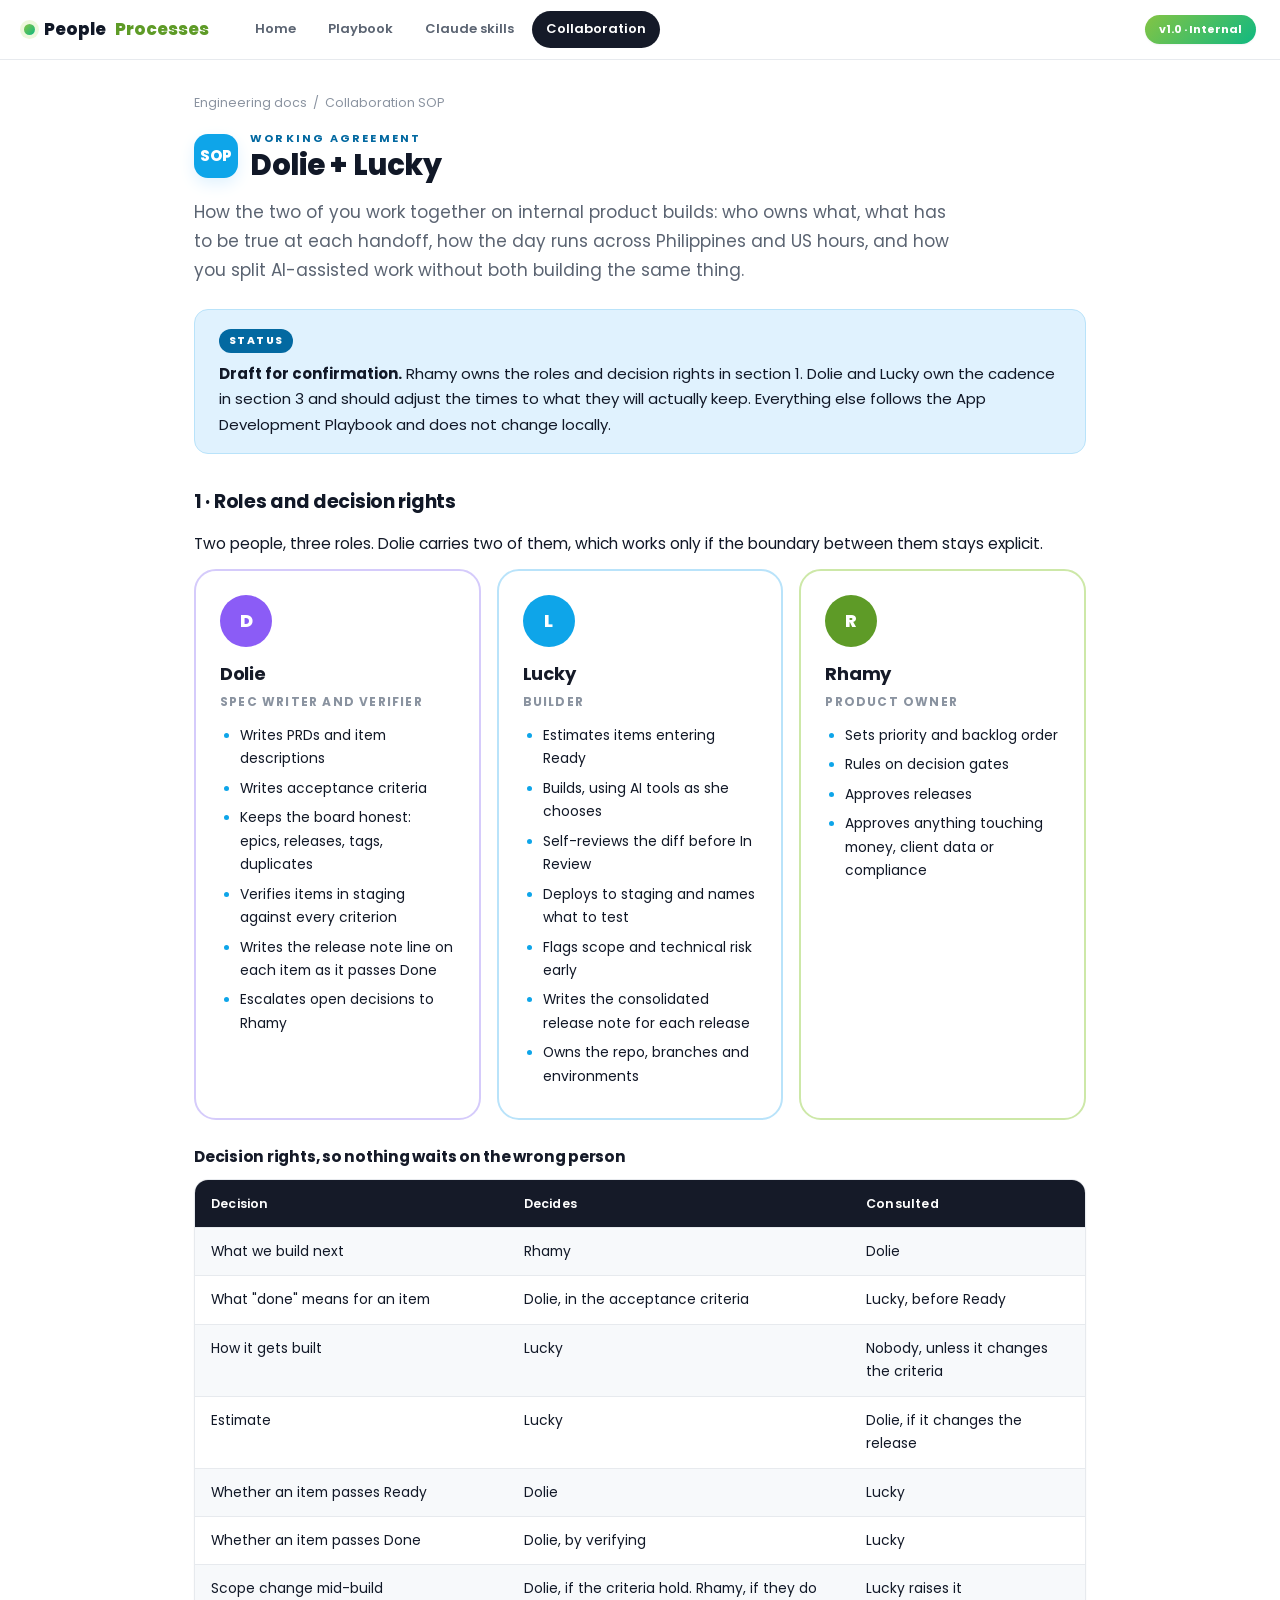
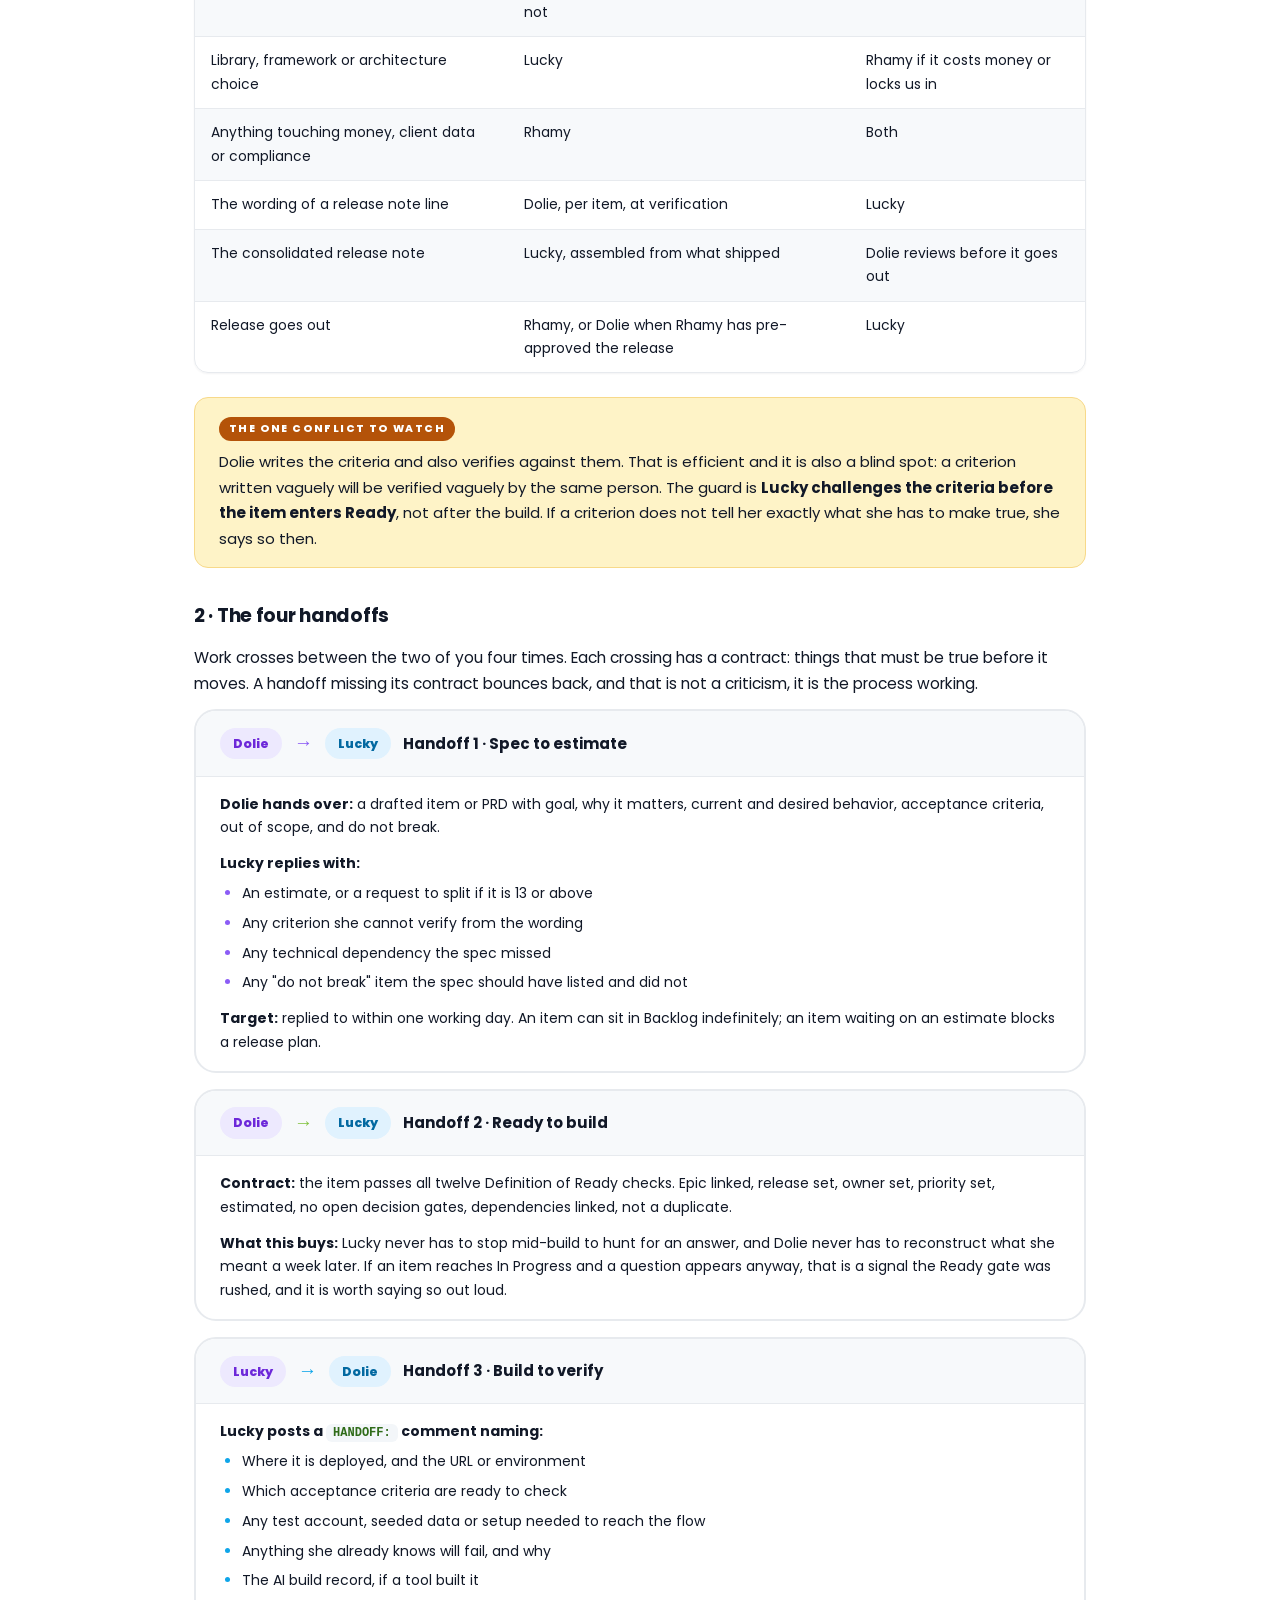
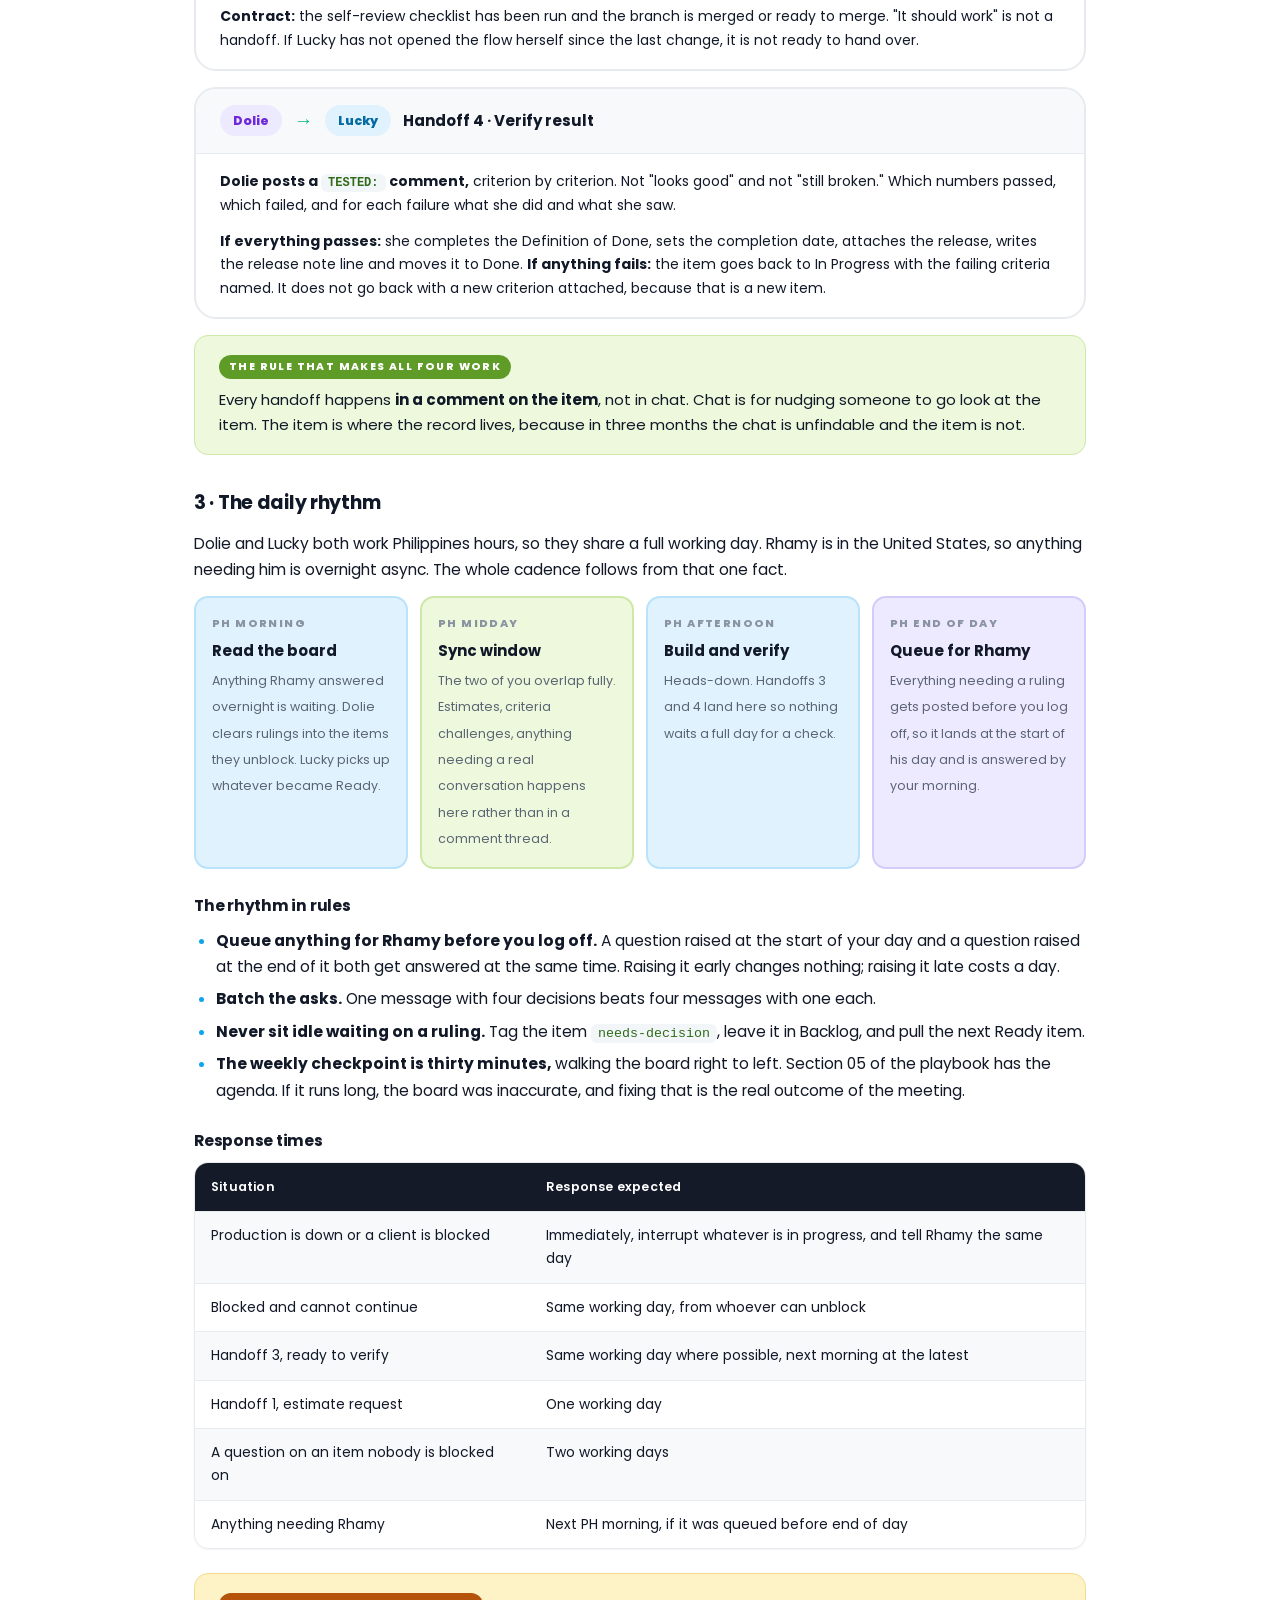
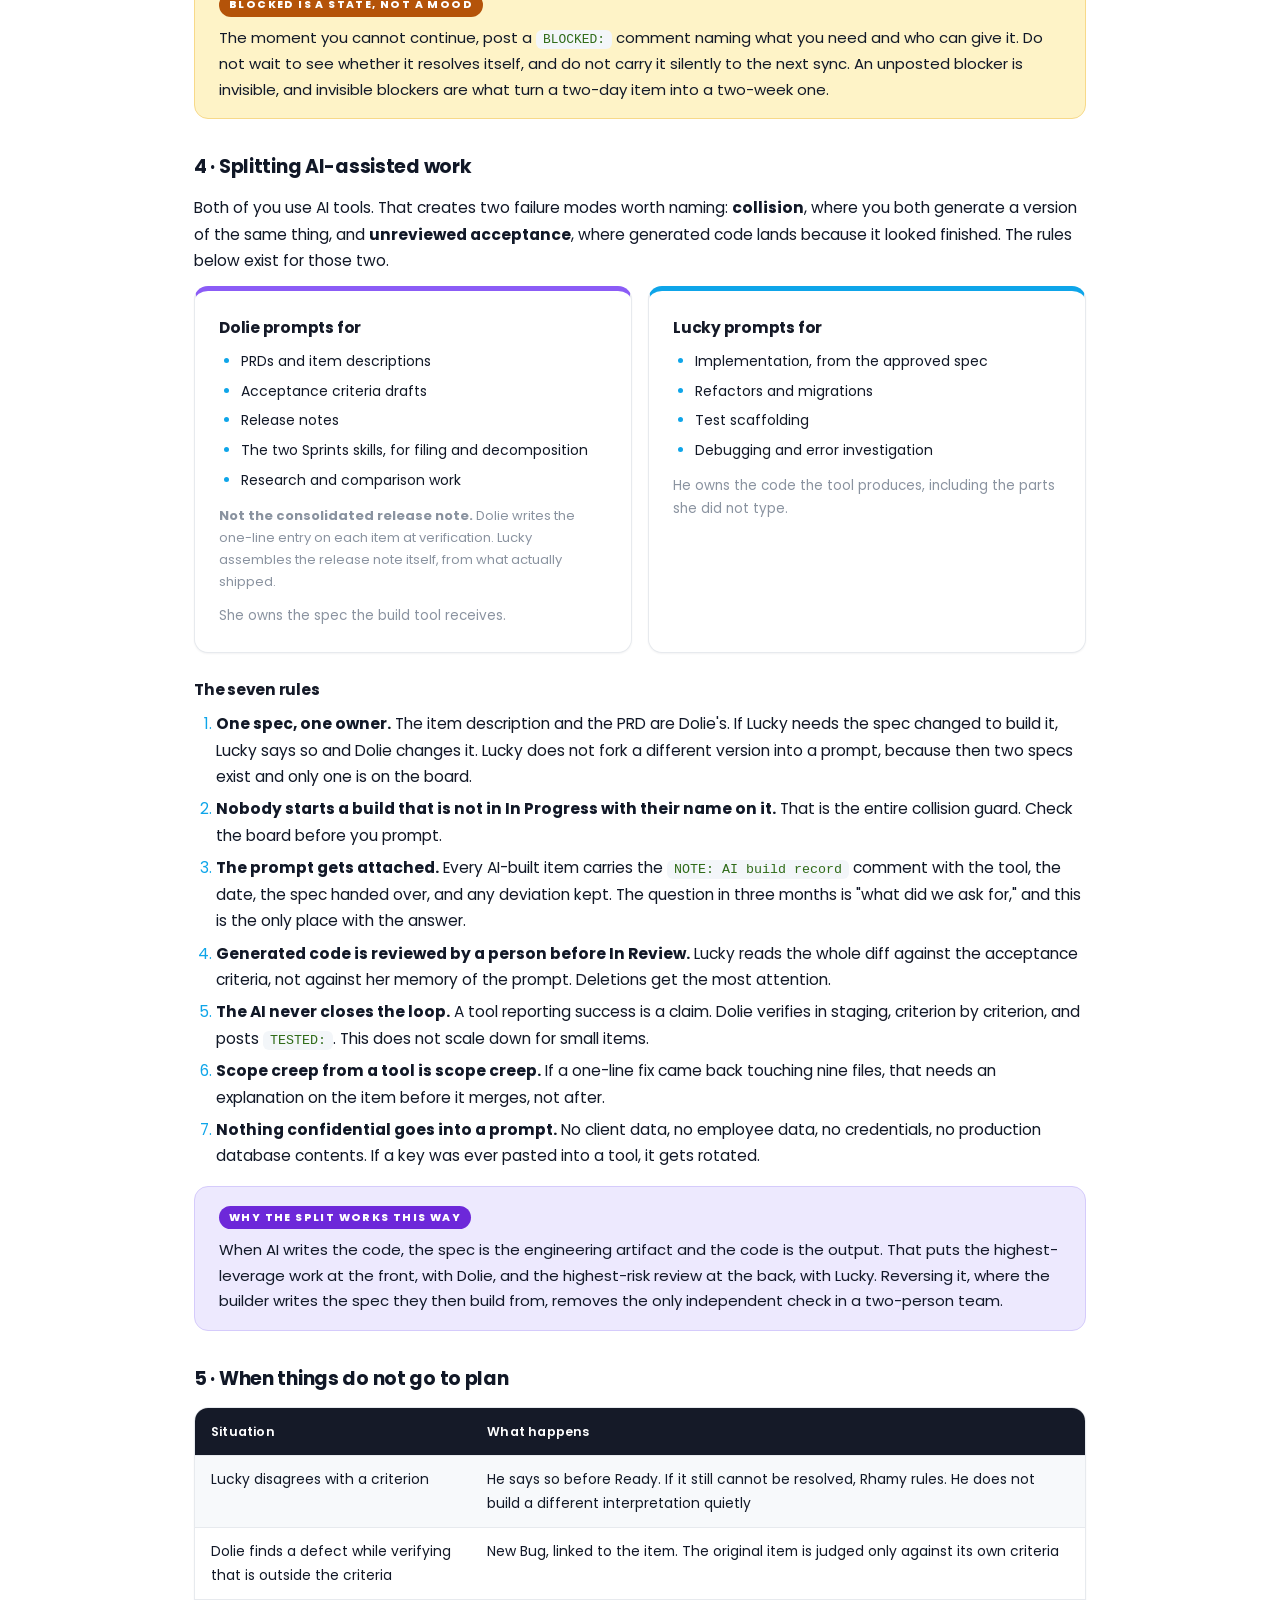
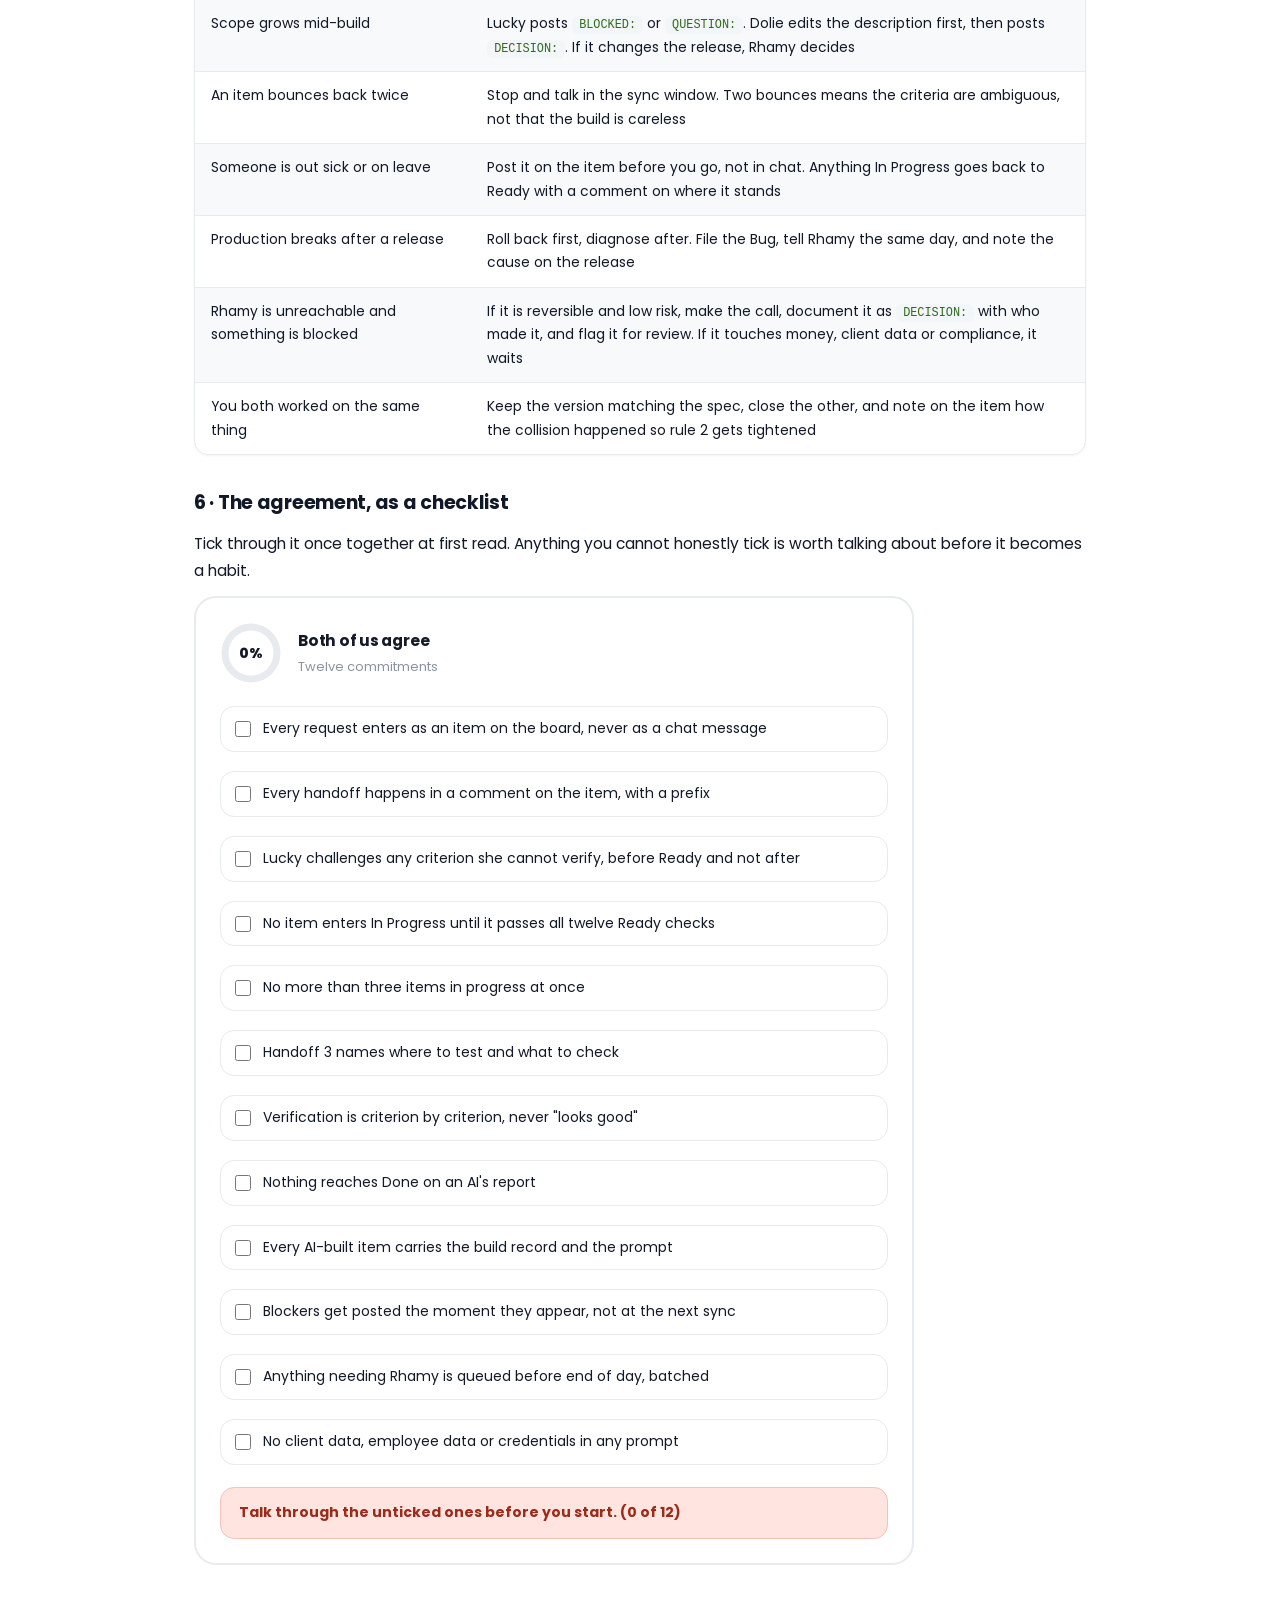
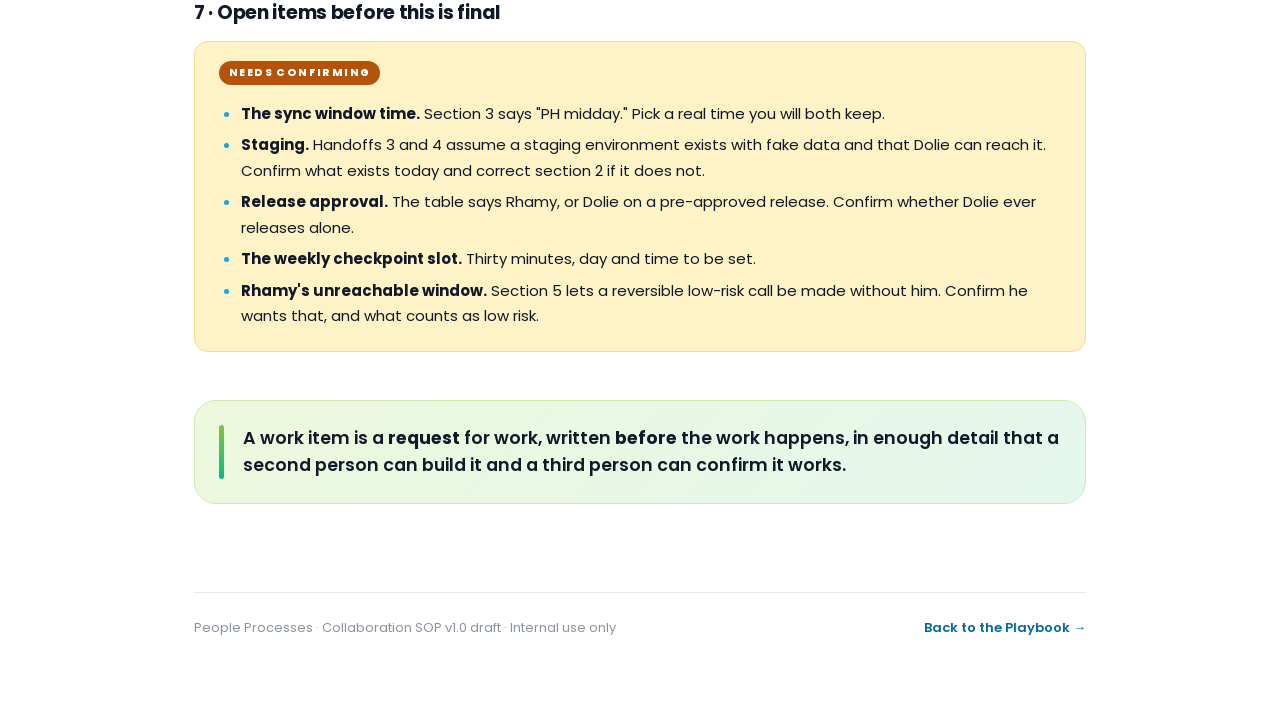
==== collaboration.html @ ac39d143 "Add files via upload" ====
<!DOCTYPE html>
<html lang="en">
<head>
<meta charset="utf-8">
<meta name="viewport" content="width=device-width, initial-scale=1">
<title>Collaboration SOP · People Processes</title>
<meta name="description" content="The working agreement between the spec writer and the developer: roles, handoffs, async cadence, escalation and AI-pairing rules.">
<link rel="preconnect" href="https://fonts.googleapis.com">
<link rel="preconnect" href="https://fonts.gstatic.com" crossorigin>
<link href="https://fonts.googleapis.com/css2?family=Poppins:wght@400;500;600;700;800&display=swap" rel="stylesheet">
<style>
/* ═══════════════ TOKENS ═══════════════ */
:root{
  /* brand + fun palette */
  --lime:#84C444;   --lime-d:#5E9B27;  --lime-l:#EDF8DC;
  --mint:#10B981;   --mint-l:#DCFCE7;
  --cyan:#0EA5E9;   --cyan-l:#E0F2FE;
  --violet:#8B5CF6; --violet-l:#EDE9FE;
  --pink:#EC4899;   --pink-l:#FCE7F3;
  --coral:#F5533D;  --coral-l:#FFE4E0;
  --amber:#F59E0B;  --amber-l:#FEF3C7;
  --navy:#151A28;   --ink:#111827;  --gray:#5B6472;  --muted:#8A93A0;
  --line:#E7EAEE;   --paper:#FFFFFF; --wash:#F7F9FB; --code:#F3F6F9;

  --acc:var(--lime); --acc-l:var(--lime-l); --acc-d:var(--lime-d);

  /* spacing scale — every gap in the doc comes from here */
  --s1:4px; --s2:8px; --s3:12px; --s4:16px; --s5:24px;
  --s6:32px; --s7:48px; --s8:64px; --s9:88px;

  --r1:8px; --r2:14px; --r3:22px; --r4:999px;
  --sh1:0 1px 2px rgba(21,26,40,.05);
  --sh2:0 4px 14px rgba(21,26,40,.07);
  --sh3:0 14px 40px rgba(21,26,40,.12);
  --font:'Poppins',Arial,'Helvetica Neue',Helvetica,sans-serif;
  --mono:'SF Mono',ui-monospace,Consolas,Menlo,monospace;
  --top:60px;
}
*{box-sizing:border-box}
html{scroll-behavior:smooth}
body{margin:0;font-family:var(--font);color:var(--ink);background:var(--paper);
  -webkit-font-smoothing:antialiased;font-size:15.5px;line-height:1.7}
h1,h2,h3,h4{letter-spacing:-.015em;margin:0}
p{margin:0 0 var(--s3)}
a{color:var(--acc-d)}
code{font-family:var(--mono);font-size:.86em;background:var(--code);color:#2F6B18;
  padding:2px 7px;border-radius:6px;white-space:nowrap}

/* ═══════════════ CHROME ═══════════════ */
#bar{position:fixed;top:0;left:0;height:4px;width:0;z-index:100;
  background:linear-gradient(90deg,var(--lime),var(--cyan),var(--violet),var(--pink));
  transition:width .12s linear}
.topbar{position:sticky;top:0;z-index:60;height:var(--top);
  background:rgba(255,255,255,.93);backdrop-filter:blur(12px);
  border-bottom:1px solid var(--line);
  display:flex;align-items:center;gap:var(--s4);padding:0 var(--s5)}
.brand{font-weight:800;font-size:17px;white-space:nowrap;display:flex;align-items:center;gap:9px}
.brand .dot{width:11px;height:11px;border-radius:50%;
  background:linear-gradient(135deg,var(--lime),var(--mint));box-shadow:0 0 0 4px var(--lime-l)}
.brand span{color:var(--lime-d)}
.doctitle{font-size:13px;color:var(--muted);white-space:nowrap;overflow:hidden;text-overflow:ellipsis}
.chip-v{margin-left:auto;font-size:11px;font-weight:700;color:#fff;
  background:linear-gradient(135deg,var(--lime),var(--mint));
  padding:5px 14px;border-radius:var(--r4);white-space:nowrap;box-shadow:var(--sh1)}
#menubtn{display:none;background:#fff;border:1px solid var(--line);border-radius:var(--r1);
  padding:7px 12px;font-family:var(--font);font-size:13px;font-weight:600;cursor:pointer}

/* ═══════════════ LAYOUT ═══════════════ */
.shell{display:grid;grid-template-columns:286px minmax(0,1fr);max-width:1460px;margin:0 auto}
.side{position:sticky;top:var(--top);align-self:start;height:calc(100vh - var(--top));
  overflow-y:auto;border-right:1px solid var(--line);padding:var(--s5) var(--s4) var(--s9);
  background:var(--wash)}
.progwrap{display:flex;align-items:center;gap:var(--s3);padding:var(--s3);margin-bottom:var(--s4);
  background:#fff;border:1px solid var(--line);border-radius:var(--r2);box-shadow:var(--sh1)}
.progwrap .lbl{font-size:11.5px;color:var(--muted);line-height:1.35}
.progwrap .lbl b{display:block;font-size:13px;color:var(--ink)}
.searchbox{width:100%;font-family:var(--font);font-size:13.5px;padding:11px 14px;
  border:1.5px solid var(--line);border-radius:var(--r2);margin-bottom:var(--s4);
  outline:none;background:#fff;transition:.15s}
.searchbox:focus{border-color:var(--lime);box-shadow:0 0 0 4px var(--lime-l)}
.navlink{display:flex;gap:10px;align-items:center;text-decoration:none;color:var(--gray);
  font-size:13.5px;padding:8px 11px;border-radius:var(--r1);margin-bottom:2px;transition:.14s}
.navlink .n{flex:none;width:26px;height:22px;display:grid;place-items:center;border-radius:6px;
  font-size:11px;font-weight:700;background:#fff;border:1px solid var(--line);color:var(--muted)}
.navlink:hover{background:#fff;color:var(--ink)}
.navlink.seen .n{background:var(--lime-l);border-color:#CDE8A8;color:var(--lime-d)}
.navlink.active{background:#fff;color:var(--ink);font-weight:600;box-shadow:var(--sh1)}
.navlink.active .n{background:var(--lime);border-color:var(--lime);color:#fff}
.main{padding:var(--s6) var(--s7) var(--s9);min-width:0}

/* ═══════════════ SECTIONS ═══════════════ */
section{scroll-margin-top:calc(var(--top) + 12px);padding-block:var(--s7) 0}
.sechead{display:flex;align-items:center;gap:var(--s3);margin-bottom:var(--s4)}
.secnum{flex:none;width:44px;height:44px;border-radius:var(--r2);display:grid;place-items:center;
  font-weight:800;font-size:15px;color:#fff;background:var(--acc);box-shadow:0 6px 16px var(--acc-l)}
.sectag{font-size:11px;font-weight:700;letter-spacing:2.2px;text-transform:uppercase;color:var(--acc-d)}
.sechead h2{font-size:29px;font-weight:800;line-height:1.15;margin-top:1px}
.lead{font-size:17px;color:var(--gray);margin-bottom:var(--s5);max-width:70ch}
h3{font-size:19px;font-weight:700;margin:var(--s6) 0 var(--s3)}
h4{font-size:15.5px;font-weight:700;margin:var(--s5) 0 var(--s2);color:var(--navy)}
ul,ol{margin:0 0 var(--s4);padding-left:22px}
li{margin:6px 0}
li::marker{color:var(--acc)}
hr{border:none;border-top:1px solid var(--line);margin:var(--s7) 0 0}

/* ═══════════════ HERO ═══════════════ */
.hero{border-radius:var(--r3);overflow:hidden;box-shadow:var(--sh3);margin-bottom:var(--s6)}
.hero-top{position:relative;padding:var(--s7) var(--s6) var(--s6);color:#fff;overflow:hidden;
  background:linear-gradient(135deg,#151A28 0%,#1C3A2A 45%,#2F6B18 100%)}
.blob{position:absolute;border-radius:50%;filter:blur(46px);opacity:.5}
.b1{width:280px;height:280px;background:var(--lime);top:-110px;right:-40px;animation:float 13s ease-in-out infinite}
.b2{width:220px;height:220px;background:var(--cyan);bottom:-120px;right:180px;animation:float 17s ease-in-out infinite reverse}
.b3{width:170px;height:170px;background:var(--violet);top:20px;right:280px;opacity:.35;animation:float 21s ease-in-out infinite}
@keyframes float{0%,100%{transform:translate(0,0)}50%{transform:translate(-26px,22px)}}
.hero-top>.z{position:relative;z-index:2}
.kicker{display:inline-flex;align-items:center;gap:8px;font-size:11px;font-weight:700;
  letter-spacing:2.5px;text-transform:uppercase;color:#CBEF9E;
  background:rgba(255,255,255,.1);border:1px solid rgba(255,255,255,.18);
  padding:6px 14px;border-radius:var(--r4);margin-bottom:var(--s4)}
.hero-top h1{font-size:44px;font-weight:800;line-height:1.05}
.hero-top h1 em{font-style:normal;
  background:linear-gradient(135deg,#BEF264,#5EEAD4);-webkit-background-clip:text;
  background-clip:text;-webkit-text-fill-color:transparent}
.hero-top .sub{margin:var(--s4) 0 0;color:#C9DFC0;font-size:16px;max-width:60ch}
.hero-meta{display:grid;grid-template-columns:repeat(auto-fit,minmax(160px,1fr));background:#fff}
.hero-meta div{padding:var(--s4) var(--s5);border-right:1px solid var(--line)}
.hero-meta div:last-child{border-right:none}
.hero-meta b{display:block;font-size:10px;letter-spacing:1.4px;text-transform:uppercase;
  color:var(--lime-d);margin-bottom:3px}
.hero-meta span{font-size:13.5px;font-weight:500}

/* ═══════════════ BLOCKS ═══════════════ */
.creed{position:relative;margin:0 0 var(--s6);padding:var(--s5) var(--s5) var(--s5) var(--s7);
  border-radius:var(--r3);background:linear-gradient(135deg,var(--lime-l),#E4F7EE);
  border:1.5px solid #CFEBAB;font-size:17.5px;font-weight:600;line-height:1.55}
.creed:before{content:"";position:absolute;left:var(--s5);top:var(--s5);bottom:var(--s5);width:5px;
  border-radius:3px;background:linear-gradient(180deg,var(--lime),var(--mint))}

.card{border:1px solid var(--line);border-radius:var(--r2);padding:var(--s5);background:#fff;
  box-shadow:var(--sh1);transition:.18s}
.card:hover{box-shadow:var(--sh2);transform:translateY(-2px)}
.card>h4:first-child{margin-top:0}
.card>*:last-child{margin-bottom:0}

.callout{position:relative;border-radius:var(--r2);padding:var(--s4) var(--s5);margin:0 0 var(--s5);
  border:1.5px solid;font-size:15px}
.callout .tag{display:inline-block;font-size:10.5px;font-weight:800;letter-spacing:1.4px;
  text-transform:uppercase;margin-bottom:var(--s2);padding:3px 10px;border-radius:var(--r4);color:#fff}
.callout p:last-child{margin-bottom:0}
.c-tip{background:var(--lime-l);border-color:#CDE8A8}      .c-tip .tag{background:var(--lime-d)}
.c-warn{background:var(--amber-l);border-color:#F7D98A}    .c-warn .tag{background:#B45309}
.c-stop{background:var(--coral-l);border-color:#FBC0B6}    .c-stop .tag{background:var(--coral)}
.c-info{background:var(--cyan-l);border-color:#B9E3FA}     .c-info .tag{background:#0369A1}
.c-ai{background:var(--violet-l);border-color:#D5CBFB}     .c-ai .tag{background:#6D28D9}

.grid2{display:grid;grid-template-columns:repeat(auto-fit,minmax(300px,1fr));gap:var(--s4);margin-bottom:var(--s5)}
.grid3{display:grid;grid-template-columns:repeat(auto-fit,minmax(232px,1fr));gap:var(--s4);margin-bottom:var(--s5)}

.tablewrap{overflow-x:auto;margin:0 0 var(--s5);border:1px solid var(--line);
  border-radius:var(--r2);box-shadow:var(--sh1)}
table{border-collapse:collapse;width:100%;font-size:13.8px;min-width:540px}
th{background:var(--navy);color:#fff;text-align:left;font-weight:600;padding:13px 16px;font-size:12.5px;
  letter-spacing:.2px}
td{padding:12px 16px;border-top:1px solid var(--line);vertical-align:top}
tr:nth-child(even) td{background:var(--wash)}

.codewrap{position:relative;margin:0 0 var(--s5)}
pre{background:var(--navy);border-radius:var(--r2);padding:var(--s5) var(--s5) var(--s5) var(--s5);
  overflow-x:auto;margin:0;font-size:12.8px;line-height:1.68;box-shadow:var(--sh2)}
pre code{background:none;color:#DCE6D2;padding:0;font-size:12.8px;white-space:pre}
.copy{position:absolute;top:12px;right:12px;background:rgba(255,255,255,.1);color:#CBEF9E;
  border:1px solid rgba(255,255,255,.2);border-radius:var(--r4);padding:5px 15px;
  font-family:var(--font);font-size:11px;font-weight:700;cursor:pointer;transition:.16s}
.copy:hover{background:var(--lime);color:#12200A;border-color:var(--lime)}
.copy.done{background:var(--mint);color:#fff;border-color:var(--mint)}

/* ═══════════════ CSS DIAGRAMS (no overlap, they reflow) ═══════════════ */
figure{margin:var(--s5) 0 var(--s6);padding:var(--s5);border:1px solid var(--line);
  border-radius:var(--r3);background:
    radial-gradient(600px 220px at 15% -10%,var(--acc-l),transparent 65%),#fff;
  box-shadow:var(--sh1)}
.fig-title{font-size:11px;letter-spacing:2px;text-transform:uppercase;color:var(--acc-d);
  font-weight:800;margin:0 0 var(--s4);text-align:center}
figcaption{font-size:13px;color:var(--muted);margin-top:var(--s4);text-align:center;
  max-width:62ch;margin-left:auto;margin-right:auto}
figcaption b{color:var(--acc-d)}

/* chain of nodes with arrows between */
.chain{display:flex;flex-wrap:wrap;align-items:stretch;justify-content:center;gap:var(--s3)}
.chain .arrow{flex:none;align-self:center;color:var(--acc);font-size:22px;font-weight:700;
  line-height:1;padding:0 2px}
.node{flex:1 1 150px;min-width:150px;max-width:230px;border-radius:var(--r2);padding:var(--s4);
  background:#fff;border:2px solid var(--line);text-align:center;transition:.18s}
.node:hover{transform:translateY(-3px);box-shadow:var(--sh2)}
.node .num{width:30px;height:30px;margin:0 auto var(--s2);border-radius:50%;display:grid;
  place-items:center;font-weight:800;font-size:13px;color:#fff;background:var(--navy)}
.node b{display:block;font-size:14.5px;margin-bottom:3px}
.node small{display:block;font-size:12px;color:var(--muted);line-height:1.45}
.node.lime{border-color:#CDE8A8;background:var(--lime-l)}   .node.lime .num{background:var(--lime-d)}
.node.cyan{border-color:#B9E3FA;background:var(--cyan-l)}   .node.cyan .num{background:#0369A1}
.node.violet{border-color:#D5CBFB;background:var(--violet-l)}.node.violet .num{background:#6D28D9}
.node.pink{border-color:#F9C4DD;background:var(--pink-l)}   .node.pink .num{background:#BE185D}
.node.amber{border-color:#F7D98A;background:var(--amber-l)} .node.amber .num{background:#B45309}
.node.coral{border-color:#FBC0B6;background:var(--coral-l)} .node.coral .num{background:var(--coral)}
.node.dark{border-color:var(--navy);background:var(--navy);color:#fff}
.node.dark .num{background:var(--lime);color:var(--navy)}
.node.dark small{color:#AFC0A6}

/* gate markers above a chain */
.gaterow{display:flex;flex-wrap:wrap;justify-content:center;gap:var(--s4);margin-bottom:var(--s4)}
.gatechip{display:inline-flex;align-items:center;gap:8px;font-size:12px;font-weight:700;
  background:#fff;border:1.5px dashed var(--acc);color:var(--acc-d);
  padding:7px 16px;border-radius:var(--r4)}
.gatechip .d{width:8px;height:8px;border-radius:50%;background:var(--acc);animation:blip 2.2s ease-in-out infinite}
@keyframes blip{0%,100%{opacity:.3;transform:scale(.8)}50%{opacity:1;transform:scale(1.15)}}

/* stacked hierarchy */
.stack{display:grid;gap:var(--s3)}
.layer{border-radius:var(--r2);padding:var(--s4) var(--s5);border:2px solid var(--line);background:#fff;
  display:flex;flex-wrap:wrap;align-items:baseline;gap:var(--s2) var(--s4)}
.layer .k{font-size:10.5px;font-weight:800;letter-spacing:2px;text-transform:uppercase;
  padding:4px 11px;border-radius:var(--r4);color:#fff;flex:none}
.layer .q{font-weight:700;font-size:15px}
.layer .d{font-size:13px;color:var(--muted);flex:1 1 240px}
.layer.l1{background:var(--navy);border-color:var(--navy)} .layer.l1 .q{color:#fff}
.layer.l1 .k{background:var(--lime);color:var(--navy)} .layer.l1 .d{color:#AFC0A6}
.layer.l2 .k{background:var(--lime-d)} .layer.l2{background:var(--lime-l);border-color:#CDE8A8}
.layer.l3 .k{background:#0369A1} .layer.l3{background:var(--cyan-l);border-color:#B9E3FA}
.layer.l4 .k{background:#6D28D9} .layer.l4{background:var(--violet-l);border-color:#D5CBFB}
.down{text-align:center;color:var(--muted);font-size:19px;line-height:1;margin:-4px 0}

/* kanban strip */
.kb{display:grid;grid-template-columns:repeat(6,minmax(108px,1fr));gap:var(--s2);
  min-width:680px}
.kbscroll{overflow-x:auto;padding-bottom:var(--s2)}
.kcol{border-radius:var(--r2);border:1.5px solid var(--line);background:var(--wash);
  padding:var(--s3) var(--s2);min-height:132px}
.kcol h5{margin:0 0 var(--s2);font-size:11.5px;font-weight:700;text-align:center;color:var(--gray)}
.kcol.hot{background:var(--lime-l);border-color:#CDE8A8}
.kcol.hot h5{color:var(--lime-d)}
.kcol.end{background:var(--navy);border-color:var(--navy)}
.kcol.end h5{color:#CBEF9E}
.mini{height:22px;border-radius:6px;background:#fff;border:1px solid var(--line);margin-bottom:6px;
  display:flex;align-items:center;gap:5px;padding:0 7px}
.mini i{width:5px;height:12px;border-radius:3px;background:var(--muted);display:block}
.mini span{font-size:9.5px;color:var(--muted);font-style:normal}
.mini.live{border-color:var(--lime);box-shadow:0 0 0 3px var(--lime-l);animation:hop 8s ease-in-out infinite}
.mini.live i{background:var(--lime)}
.mini.live span{color:var(--ink);font-weight:700}
@keyframes hop{0%,10%{opacity:1}12%,14%{opacity:.15}16%,96%{opacity:1}100%{opacity:1}}
.kcap{font-size:10.5px;text-align:center;color:var(--muted);margin-top:4px}

/* decision tree */
.tree{display:grid;gap:var(--s3);justify-items:center}
.tq{max-width:520px;width:100%;text-align:center;font-weight:700;font-size:15px;
  background:var(--navy);color:#fff;padding:var(--s4) var(--s5);border-radius:var(--r2)}
.branch{display:flex;flex-wrap:wrap;gap:var(--s4);justify-content:center;width:100%}
.limb{display:flex;flex-direction:column;align-items:center;gap:var(--s2);flex:1 1 210px;max-width:300px}
.yn{font-size:11px;font-weight:800;letter-spacing:1.4px;padding:3px 12px;border-radius:var(--r4)}
.yn.y{background:var(--mint-l);color:#047857} .yn.n{background:var(--code);color:var(--gray)}
.leaf{width:100%;text-align:center;padding:var(--s4);border-radius:var(--r2);border:2px solid;
  font-weight:800;font-size:17px;letter-spacing:.4px}
.leaf.bug{background:var(--coral-l);border-color:#FBC0B6;color:var(--coral)}
.leaf.story{background:var(--lime-l);border-color:#CDE8A8;color:var(--lime-d)}
.leaf.task{background:var(--cyan-l);border-color:#B9E3FA;color:#0369A1}

/* item anatomy */
.anat{display:grid;grid-template-columns:minmax(0,1fr) 190px;gap:var(--s4);align-items:start}
.anat .paper{border:1px solid var(--line);border-radius:var(--r2);overflow:hidden;background:#fff;
  box-shadow:var(--sh2)}
.anat .paper .bar{height:6px;background:linear-gradient(90deg,var(--lime),var(--mint))}
.anat .paper .body{padding:var(--s5)}
.arow{padding:var(--s3) 0;border-bottom:1px dashed var(--line)}
.arow:last-child{border-bottom:none}
.arow .lab{font-size:10px;font-weight:800;letter-spacing:1.5px;color:var(--lime-d);margin-bottom:2px}
.arow .val{font-size:13px;color:var(--gray)}
.chips{display:flex;flex-wrap:wrap;gap:7px;margin-top:var(--s3)}
.chips span{font-size:11px;font-weight:700;padding:5px 12px;border-radius:var(--r4);
  background:var(--lime-l);color:var(--lime-d);border:1px solid #CDE8A8}
.anot{display:grid;gap:var(--s3)}
.anot div{font-size:12.5px;color:var(--gray);padding:var(--s3);border-radius:var(--r1);
  background:var(--wash);border-left:3px solid var(--acc)}
.anot b{display:block;color:var(--ink);font-size:12.5px}

/* fibonacci scale */
.scale{display:flex;flex-wrap:wrap;gap:var(--s2);justify-content:center;align-items:flex-end}
.sc{flex:1 1 96px;max-width:140px;border-radius:var(--r2);padding:var(--s3);text-align:center;
  border:2px solid #CDE8A8;background:var(--lime-l)}
.sc .p{font-size:24px;font-weight:800;color:var(--lime-d);line-height:1}
.sc small{display:block;font-size:11px;color:var(--gray);margin-top:5px;line-height:1.35}
.sc.hi{background:var(--amber-l);border-color:#F7D98A}   .sc.hi .p{color:#B45309}
.sc.no{background:var(--coral-l);border-color:#FBC0B6}   .sc.no .p{color:var(--coral)}
.confbar{margin-top:var(--s4);height:9px;border-radius:5px;overflow:hidden;background:var(--code);
  display:flex}
.confbar i{display:block;height:100%}
.conflab{display:flex;justify-content:space-between;font-size:11.5px;color:var(--muted);margin-top:6px}

/* pipeline */
.pipe{display:flex;flex-wrap:wrap;gap:var(--s3);align-items:stretch;justify-content:center}
.pipe .arrow{align-self:center;font-size:22px;color:var(--acc);font-weight:700}
.env{flex:1 1 190px;max-width:250px;border-radius:var(--r2);padding:var(--s4);border:2px solid var(--line);
  background:#fff}
.env .k{font-size:10.5px;font-weight:800;letter-spacing:2px;color:var(--muted);margin-bottom:6px}
.env b{display:block;font-size:16px;margin-bottom:4px}
.env small{font-size:12px;color:var(--gray);line-height:1.45}
.env.mid{background:var(--lime-l);border-color:#CDE8A8} .env.mid .k{color:var(--lime-d)}
.env.live{background:var(--navy);border-color:var(--navy);color:#fff}
.env.live .k{color:var(--lime)} .env.live small{color:#AFC0A6}

/* spec-vs-code */
.vs{display:grid;gap:var(--s4)}
.vsrow{display:flex;flex-wrap:wrap;gap:var(--s3);align-items:center;padding:var(--s4);
  border-radius:var(--r2);border:1.5px solid var(--line);background:#fff}
.vsrow .who{flex:none;font-size:10.5px;font-weight:800;letter-spacing:1.6px;color:var(--muted);
  width:100%;margin-bottom:2px}
.vsrow .box{flex:1 1 160px;padding:var(--s3) var(--s4);border-radius:var(--r1);text-align:center;
  font-size:13.5px;font-weight:600;border:1.5px solid var(--line);background:var(--wash)}
.vsrow .box.hero{background:var(--navy);color:#fff;border-color:var(--navy)}
.vsrow .box.hero em{display:block;font-style:normal;font-size:11px;color:var(--lime);font-weight:700;margin-top:3px}
.vsrow .box.gate{background:var(--violet-l);border-color:#D5CBFB;color:#5B21B6}
.vsrow .arrow{flex:none;color:var(--violet);font-size:20px;font-weight:700}

/* ═══════════════ INTERACTIVE ═══════════════ */
.play{border-radius:var(--r3);padding:var(--s5);margin:var(--s5) 0 var(--s6);
  border:2px solid var(--acc);background:linear-gradient(135deg,#fff,var(--acc-l))}
.play .ptag{display:inline-flex;align-items:center;gap:7px;font-size:10.5px;font-weight:800;
  letter-spacing:1.6px;text-transform:uppercase;color:#fff;background:var(--acc);
  padding:4px 13px;border-radius:var(--r4);margin-bottom:var(--s3)}
.play h4{margin-top:0}

.btn{font-family:var(--font);font-size:13.5px;font-weight:700;padding:11px 26px;border-radius:var(--r4);
  border:2px solid var(--acc);background:#fff;color:var(--acc-d);cursor:pointer;transition:.16s}
.btn:hover{background:var(--acc);color:#fff;transform:translateY(-2px);box-shadow:var(--sh2)}
.btn:active{transform:translateY(0)}
.btn.ghost{border-color:var(--line);color:var(--gray)}
.btn.ghost:hover{background:var(--navy);border-color:var(--navy);color:#fff}
.btnrow{display:flex;flex-wrap:wrap;gap:var(--s2);margin-top:var(--s3)}
.qtext{font-weight:700;font-size:15.5px;margin-bottom:var(--s3)}
.result{display:none;margin-top:var(--s4);padding:var(--s4) var(--s5);border-radius:var(--r2);
  background:#fff;border-left:5px solid var(--acc);box-shadow:var(--sh1)}
.result.on{display:block;animation:rise .3s cubic-bezier(.2,.8,.3,1)}
@keyframes rise{from{opacity:0;transform:translateY(10px)}to{opacity:1;transform:none}}
.result .big{font-size:21px;font-weight:800;margin-bottom:4px}
.reset{background:none;border:none;color:var(--acc-d);font-family:var(--font);font-size:12.5px;
  font-weight:600;cursor:pointer;text-decoration:underline;padding:0;margin-top:var(--s3)}

/* option buttons (title fixer / quiz) */
.opts{display:grid;gap:var(--s2)}
.opt{text-align:left;font-family:var(--font);font-size:14px;padding:13px 17px;border-radius:var(--r2);
  border:2px solid var(--line);background:#fff;cursor:pointer;transition:.15s;line-height:1.45}
.opt:hover{border-color:var(--acc);background:var(--acc-l)}
.opt.right{border-color:var(--mint);background:var(--mint-l);font-weight:600}
.opt.wrong{border-color:var(--coral);background:var(--coral-l)}
.opt:disabled{cursor:default;transform:none}
.fb{margin-top:var(--s3);font-size:13.5px;padding:12px 16px;border-radius:var(--r1);display:none}
.fb.on{display:block;animation:rise .28s ease}
.fb.good{background:var(--mint-l);color:#065F46}
.fb.bad{background:var(--coral-l);color:#9A2C1B}

/* flip cards */
.flips{display:grid;grid-template-columns:repeat(auto-fit,minmax(230px,1fr));gap:var(--s4);
  margin-bottom:var(--s5)}
.flip{perspective:1100px;height:250px;cursor:pointer}
.flip .in{position:relative;width:100%;height:100%;transition:transform .55s cubic-bezier(.3,.8,.3,1);
  transform-style:preserve-3d}
.flip.on .in{transform:rotateY(180deg)}
.flip .f,.flip .b{position:absolute;inset:0;backface-visibility:hidden;border-radius:var(--r2);
  padding:var(--s5);border:2px solid;display:flex;flex-direction:column;justify-content:center}
.flip .b{transform:rotateY(180deg);background:#fff;font-size:13.5px;line-height:1.55}
.flip .f b{font-size:22px;font-weight:800;display:block;margin-bottom:var(--s2)}
.flip .f small{font-size:13.5px;line-height:1.5}
.flip .hint{position:absolute;bottom:12px;left:0;right:0;text-align:center;font-size:10.5px;
  font-weight:700;letter-spacing:1.2px;opacity:.6}
.fl-story .f{background:var(--lime-l);border-color:#CDE8A8;color:var(--lime-d)} .fl-story .b{border-color:#CDE8A8}
.fl-task .f{background:var(--cyan-l);border-color:#B9E3FA;color:#0369A1}       .fl-task .b{border-color:#B9E3FA}
.fl-bug .f{background:var(--coral-l);border-color:#FBC0B6;color:var(--coral)}  .fl-bug .b{border-color:#FBC0B6}

/* checklists + rings */
.checkblock{border:2px solid var(--line);border-radius:var(--r3);padding:var(--s5);background:#fff;
  transition:.25s}
.checkblock.complete{border-color:var(--mint);box-shadow:0 0 0 5px var(--mint-l)}
.checkhead{display:flex;align-items:center;gap:var(--s4);margin-bottom:var(--s4)}
.ring{flex:none}
.ring circle{transition:stroke-dashoffset .45s cubic-bezier(.3,.9,.3,1)}
.ring text{font:800 14px var(--font);fill:var(--navy)}
ul.checklist{list-style:none;padding-left:0;margin:0;display:grid;gap:7px}
ul.checklist label{display:flex;gap:12px;align-items:flex-start;cursor:pointer;padding:10px 14px;
  border:1.5px solid var(--line);border-radius:var(--r2);background:#fff;transition:.14s;font-size:14px}
ul.checklist label:hover{border-color:var(--lime);background:var(--lime-l)}
ul.checklist input{margin:4px 0 0;accent-color:var(--lime);width:16px;height:16px;flex:none}
ul.checklist input:checked+span{color:var(--muted);text-decoration:line-through}
.gate{margin-top:var(--s4);padding:13px 18px;border-radius:var(--r2);font-size:14px;font-weight:700;
  background:var(--coral-l);color:#9A2C1B;border:1.5px solid #FBC0B6}
.gate.pass{background:var(--mint-l);color:#065F46;border-color:#A7E9C9}

/* item builder */
.builder{display:grid;gap:var(--s3)}
.builder label{font-size:12px;font-weight:700;letter-spacing:.5px;color:var(--gray)}
.builder input,.builder textarea{width:100%;font-family:var(--font);font-size:14px;padding:11px 14px;
  border:1.5px solid var(--line);border-radius:var(--r2);outline:none;background:#fff;resize:vertical}
.builder input:focus,.builder textarea:focus{border-color:var(--acc);box-shadow:0 0 0 4px var(--acc-l)}
.builder .row{display:grid;gap:var(--s3);grid-template-columns:repeat(auto-fit,minmax(200px,1fr))}

/* glossary */
dl.gloss{margin:0;display:grid;gap:var(--s3)}
dl.gloss>div{border:1px solid var(--line);border-radius:var(--r2);padding:var(--s4) var(--s5);
  background:#fff;border-left:4px solid var(--line);transition:.16s}
dl.gloss>div:hover{border-left-color:var(--acc);box-shadow:var(--sh1);transform:translateX(3px)}
dl.gloss dt{font-weight:800;font-size:15px;color:var(--navy);margin-bottom:5px;
  display:flex;flex-wrap:wrap;align-items:center;gap:9px}
dl.gloss dt em{font-style:normal;font-weight:700;font-size:10px;letter-spacing:1.3px;
  text-transform:uppercase;padding:3px 10px;border-radius:var(--r4)}
.k-proc{background:var(--lime-l);color:var(--lime-d)}
.k-code{background:var(--cyan-l);color:#0369A1}
.k-cont{background:var(--violet-l);color:#6D28D9}
.k-type{background:var(--coral-l);color:var(--coral)}
.k-gate{background:var(--amber-l);color:#B45309}
.k-doc{background:var(--pink-l);color:#BE185D}
dl.gloss dd{margin:0;font-size:14px;color:#1F2937}
dl.gloss dd .also{display:block;margin-top:7px;font-size:12.8px;color:var(--muted);
  padding-top:7px;border-top:1px dashed var(--line)}
.gfilter{margin-bottom:var(--s4)}

/* confetti */
#confetti{position:fixed;inset:0;pointer-events:none;z-index:200;overflow:hidden;display:none}
#confetti.on{display:block}
.conf{position:absolute;width:9px;height:14px;border-radius:2px;animation:fall linear forwards}
@keyframes fall{to{transform:translateY(105vh) rotate(720deg);opacity:0}}

.toTop{position:fixed;right:22px;bottom:22px;border:none;width:46px;height:46px;border-radius:50%;
  cursor:pointer;font-size:17px;color:#fff;opacity:0;pointer-events:none;transition:.22s;z-index:70;
  background:linear-gradient(135deg,var(--lime),var(--mint));box-shadow:var(--sh2)}
.toTop.on{opacity:1;pointer-events:auto}
.toTop:hover{transform:translateY(-3px)}

@media (prefers-reduced-motion:reduce){
  *{animation:none!important;transition:none!important}
  html{scroll-behavior:auto}
}
@media print{.side,.topbar,.copy,.toTop,#bar,.play,#confetti{display:none}
  .shell{grid-template-columns:1fr}.main{padding:0}
  pre{background:#F3F6F9;border:1px solid #ddd}pre code{color:#111}}
@media (max-width:1040px){
  .shell{grid-template-columns:1fr}
  .side{position:fixed;top:var(--top);left:0;width:284px;z-index:55;background:#fff;
    transform:translateX(-102%);transition:transform .22s;box-shadow:var(--sh3)}
  .side.open{transform:translateX(0)}
  #menubtn{display:block}
  .main{padding:var(--s5) var(--s4) var(--s8)}
  .hero-top{padding:var(--s6) var(--s5)}
  .hero-top h1{font-size:31px}
  .anat{grid-template-columns:1fr}
}
@media (max-width:560px){
  :root{--s7:32px}
  .hero-top h1{font-size:26px}
  .sechead h2{font-size:23px}
  .flip{height:270px}
}

/* ═══════════════ SITE NAV (multi-page) ═══════════════ */
.sitenav{display:flex;gap:4px;margin-left:var(--s4)}
.sitenav a{font-size:13px;font-weight:600;color:var(--gray);text-decoration:none;
  padding:7px 14px;border-radius:var(--r4);transition:.15s;white-space:nowrap}
.sitenav a:hover{background:var(--wash);color:var(--ink)}
.sitenav a.here{background:var(--navy);color:#fff}
@media (max-width:900px){.sitenav{display:none}}

/* ═══════════════ LANDING ═══════════════ */
.landing{max-width:1080px;margin:0 auto;padding:var(--s7) var(--s5) var(--s9)}
.lhero{position:relative;border-radius:var(--r3);overflow:hidden;color:#fff;
  padding:var(--s9) var(--s7);margin-bottom:var(--s7);box-shadow:var(--sh3);
  background:linear-gradient(135deg,#151A28 0%,#1C3A2A 45%,#2F6B18 100%)}
.lhero>.z{position:relative;z-index:2;max-width:660px}
.lhero h1{font-size:50px;font-weight:800;line-height:1.03}
.lhero h1 em{font-style:normal;background:linear-gradient(135deg,#BEF264,#5EEAD4);
  -webkit-background-clip:text;background-clip:text;-webkit-text-fill-color:transparent}
.lhero p{margin:var(--s4) 0 0;color:#C9DFC0;font-size:17px}
.cardgrid{display:grid;grid-template-columns:repeat(auto-fit,minmax(290px,1fr));gap:var(--s4)}
.bigcard{display:block;text-decoration:none;color:inherit;border:2px solid var(--line);
  border-radius:var(--r3);padding:var(--s5);background:#fff;box-shadow:var(--sh1);transition:.2s;
  position:relative;overflow:hidden}
.bigcard:before{content:"";position:absolute;inset:0 0 auto 0;height:6px;background:var(--acc)}
.bigcard:hover{transform:translateY(-4px);box-shadow:var(--sh3);border-color:var(--acc)}
.bigcard .ic{width:46px;height:46px;border-radius:var(--r2);display:grid;place-items:center;
  font-size:19px;font-weight:800;color:#fff;background:var(--acc);margin:var(--s2) 0 var(--s3)}
.bigcard h3{margin:0 0 6px;font-size:20px;font-weight:800}
.bigcard p{margin:0;font-size:14px;color:var(--gray)}
.bigcard .go{display:inline-block;margin-top:var(--s3);font-size:12.5px;font-weight:700;
  color:var(--acc-d)}
.stats{display:grid;grid-template-columns:repeat(auto-fit,minmax(150px,1fr));gap:var(--s3);
  margin:var(--s7) 0}
.stat{border:1px solid var(--line);border-radius:var(--r2);padding:var(--s4);text-align:center;
  background:#fff}
.stat b{display:block;font-size:27px;font-weight:800;color:var(--lime-d);line-height:1.1}
.stat span{font-size:12.5px;color:var(--muted)}

/* ═══════════════ DOC PAGE (no sidebar) ═══════════════ */
.docwrap{max-width:940px;margin:0 auto;padding:var(--s6) var(--s5) var(--s9)}
.crumb{font-size:12.5px;color:var(--muted);margin-bottom:var(--s4)}
.crumb a{color:var(--muted);text-decoration:none}
.crumb a:hover{color:var(--acc-d)}
.pagefoot{margin-top:var(--s9);padding-top:var(--s5);border-top:1px solid var(--line);
  display:flex;flex-wrap:wrap;gap:var(--s3);justify-content:space-between;align-items:center;
  font-size:13px;color:var(--muted)}
.pagefoot a{font-weight:600;text-decoration:none}

/* ═══════════════ ROLE / HANDOFF BLOCKS ═══════════════ */
.roles{display:grid;grid-template-columns:repeat(auto-fit,minmax(260px,1fr));gap:var(--s4);
  margin-bottom:var(--s5)}
.role{border:2px solid var(--line);border-radius:var(--r3);padding:var(--s5);background:#fff}
.role .av{width:52px;height:52px;border-radius:50%;display:grid;place-items:center;
  font-size:18px;font-weight:800;color:#fff;margin-bottom:var(--s3)}
.role h4{margin:0 0 2px;font-size:18px}
.role .who{font-size:12px;font-weight:700;letter-spacing:1.2px;text-transform:uppercase;
  color:var(--muted);margin-bottom:var(--s3)}
.role ul{margin:0;font-size:13.8px;padding-left:20px}
.role.r-d{border-color:#D5CBFB} .role.r-d .av{background:var(--violet)}
.role.r-l{border-color:#B9E3FA} .role.r-l .av{background:var(--cyan)}
.role.r-r{border-color:#CDE8A8} .role.r-r .av{background:var(--lime-d)}

.handoff{border:2px solid var(--line);border-radius:var(--r3);overflow:hidden;margin-bottom:var(--s4);
  background:#fff}
.handoff .hh{display:flex;flex-wrap:wrap;align-items:center;gap:var(--s3);padding:var(--s4) var(--s5);
  background:var(--wash);border-bottom:1px solid var(--line)}
.handoff .hh .from,.handoff .hh .to{font-size:12.5px;font-weight:800;padding:5px 13px;
  border-radius:var(--r4)}
.handoff .hh .from{background:var(--violet-l);color:#6D28D9}
.handoff .hh .to{background:var(--cyan-l);color:#0369A1}
.handoff .hh .ar{color:var(--acc);font-size:19px;font-weight:700}
.handoff .hh b{font-size:15px;flex:1 1 200px}
.handoff .hb{padding:var(--s4) var(--s5)}
.handoff .hb ul{margin:0}

.clock{display:grid;grid-template-columns:repeat(auto-fit,minmax(190px,1fr));gap:var(--s3);
  margin-bottom:var(--s5)}
.slot{border-radius:var(--r2);padding:var(--s4);border:2px solid var(--line);background:#fff}
.slot .t{font-size:11px;font-weight:800;letter-spacing:1.4px;color:var(--muted);margin-bottom:5px}
.slot b{display:block;font-size:15px;margin-bottom:4px}
.slot small{font-size:12.5px;color:var(--gray);line-height:1.5}
.slot.ph{background:var(--cyan-l);border-color:#B9E3FA}
.slot.ov{background:var(--lime-l);border-color:#CDE8A8}
.slot.us{background:var(--violet-l);border-color:#D5CBFB}

.trig{display:inline-block;font-family:var(--mono);font-size:12.5px;background:var(--navy);
  color:#CBEF9E;padding:6px 13px;border-radius:var(--r1);margin:3px 5px 3px 0}
</style>
</head>
<body>

<div id="bar"></div>
<div id="confetti"></div>

<div class="topbar">
  <div class="brand"><span class="dot"></span>People<span>Processes</span></div>
  <nav class="sitenav">
    <a href="index.html">Home</a>
    <a href="playbook.html">Playbook</a>
    <a href="skills.html">Claude skills</a>
    <a href="collaboration.html" class="here">Collaboration</a>
  </nav>
  <div class="chip-v">v1.0 · Internal</div>
</div>

<div class="docwrap" style="--acc:var(--cyan);--acc-l:var(--cyan-l);--acc-d:#0369A1">
  <div class="crumb"><a href="index.html">Engineering docs</a> &nbsp;/&nbsp; Collaboration SOP</div>

  <div class="sechead">
    <div class="secnum">SOP</div>
    <div><div class="sectag">Working agreement</div><h2>Dolie + Lucky</h2></div>
  </div>

  <p class="lead">How the two of you work together on internal product builds: who owns what, what has
  to be true at each handoff, how the day runs across Philippines and US hours, and how you split
  AI-assisted work without both building the same thing.</p>

  <div class="callout c-info">
    <span class="tag">Status</span>
    <p><b>Draft for confirmation.</b> Rhamy owns the roles and decision rights in section 1. Dolie and
    Lucky own the cadence in section 3 and should adjust the times to what they will actually keep.
    Everything else follows the App Development Playbook and does not change locally.</p>
  </div>

  <!-- ═══ 1 ROLES ═══ -->
  <h3>1 · Roles and decision rights</h3>
  <p>Two people, three roles. Dolie carries two of them, which works only if the boundary between them
  stays explicit.</p>

  <div class="roles">
    <div class="role r-d">
      <div class="av">D</div>
      <h4>Dolie</h4>
      <div class="who">Spec writer and verifier</div>
      <ul>
        <li>Writes PRDs and item descriptions</li>
        <li>Writes acceptance criteria</li>
        <li>Keeps the board honest: epics, releases, tags, duplicates</li>
        <li>Verifies items in staging against every criterion</li>
        <li>Writes the release note line on each item as it passes Done</li>
        <li>Escalates open decisions to Rhamy</li>
      </ul>
    </div>
    <div class="role r-l">
      <div class="av">L</div>
      <h4>Lucky</h4>
      <div class="who">Builder</div>
      <ul>
        <li>Estimates items entering Ready</li>
        <li>Builds, using AI tools as she chooses</li>
        <li>Self-reviews the diff before In Review</li>
        <li>Deploys to staging and names what to test</li>
        <li>Flags scope and technical risk early</li>
        <li>Writes the consolidated release note for each release</li>
        <li>Owns the repo, branches and environments</li>
      </ul>
    </div>
    <div class="role r-r">
      <div class="av">R</div>
      <h4>Rhamy</h4>
      <div class="who">Product owner</div>
      <ul>
        <li>Sets priority and backlog order</li>
        <li>Rules on decision gates</li>
        <li>Approves releases</li>
        <li>Approves anything touching money, client data or compliance</li>
      </ul>
    </div>
  </div>

  <h4>Decision rights, so nothing waits on the wrong person</h4>
  <div class="tablewrap"><table>
    <tr><th>Decision</th><th>Decides</th><th>Consulted</th></tr>
    <tr><td>What we build next</td><td>Rhamy</td><td>Dolie</td></tr>
    <tr><td>What "done" means for an item</td><td>Dolie, in the acceptance criteria</td><td>Lucky, before Ready</td></tr>
    <tr><td>How it gets built</td><td>Lucky</td><td>Nobody, unless it changes the criteria</td></tr>
    <tr><td>Estimate</td><td>Lucky</td><td>Dolie, if it changes the release</td></tr>
    <tr><td>Whether an item passes Ready</td><td>Dolie</td><td>Lucky</td></tr>
    <tr><td>Whether an item passes Done</td><td>Dolie, by verifying</td><td>Lucky</td></tr>
    <tr><td>Scope change mid-build</td><td>Dolie, if the criteria hold. Rhamy, if they do not</td><td>Lucky raises it</td></tr>
    <tr><td>Library, framework or architecture choice</td><td>Lucky</td><td>Rhamy if it costs money or locks us in</td></tr>
    <tr><td>Anything touching money, client data or compliance</td><td>Rhamy</td><td>Both</td></tr>
    <tr><td>The wording of a release note line</td><td>Dolie, per item, at verification</td><td>Lucky</td></tr>
    <tr><td>The consolidated release note</td><td>Lucky, assembled from what shipped</td><td>Dolie reviews before it goes out</td></tr>
    <tr><td>Release goes out</td><td>Rhamy, or Dolie when Rhamy has pre-approved the release</td><td>Lucky</td></tr>
  </table></div>

  <div class="callout c-warn">
    <span class="tag">The one conflict to watch</span>
    <p>Dolie writes the criteria and also verifies against them. That is efficient and it is also a
    blind spot: a criterion written vaguely will be verified vaguely by the same person. The guard is
    <b>Lucky challenges the criteria before the item enters Ready</b>, not after the build. If a
    criterion does not tell her exactly what she has to make true, she says so then.</p>
  </div>

  <!-- ═══ 2 HANDOFFS ═══ -->
  <h3>2 · The four handoffs</h3>
  <p>Work crosses between the two of you four times. Each crossing has a contract: things that must be
  true before it moves. A handoff missing its contract bounces back, and that is not a criticism, it
  is the process working.</p>

  <div class="handoff" style="--acc:var(--violet)">
    <div class="hh"><span class="from">Dolie</span><span class="ar">&#8594;</span><span class="to">Lucky</span>
      <b>Handoff 1 · Spec to estimate</b></div>
    <div class="hb">
      <p style="font-size:14px"><b>Dolie hands over:</b> a drafted item or PRD with goal, why it
      matters, current and desired behavior, acceptance criteria, out of scope, and do not break.</p>
      <p style="font-size:14px;margin-bottom:6px"><b>Lucky replies with:</b></p>
      <ul style="font-size:14px;margin:0">
        <li>An estimate, or a request to split if it is 13 or above</li>
        <li>Any criterion she cannot verify from the wording</li>
        <li>Any technical dependency the spec missed</li>
        <li>Any "do not break" item the spec should have listed and did not</li>
      </ul>
      <p style="font-size:14px;margin:var(--s3) 0 0"><b>Target:</b> replied to within one working day.
      An item can sit in Backlog indefinitely; an item waiting on an estimate blocks a release plan.</p>
    </div>
  </div>

  <div class="handoff" style="--acc:var(--lime)">
    <div class="hh"><span class="from">Dolie</span><span class="ar">&#8594;</span><span class="to">Lucky</span>
      <b>Handoff 2 · Ready to build</b></div>
    <div class="hb">
      <p style="font-size:14px"><b>Contract:</b> the item passes all twelve Definition of Ready checks.
      Epic linked, release set, owner set, priority set, estimated, no open decision gates,
      dependencies linked, not a duplicate.</p>
      <p style="font-size:14px;margin:0"><b>What this buys:</b> Lucky never has to stop mid-build to
      hunt for an answer, and Dolie never has to reconstruct what she meant a week later. If an item
      reaches In Progress and a question appears anyway, that is a signal the Ready gate was rushed,
      and it is worth saying so out loud.</p>
    </div>
  </div>

  <div class="handoff" style="--acc:var(--cyan)">
    <div class="hh"><span class="from">Lucky</span><span class="ar">&#8594;</span><span class="to">Dolie</span>
      <b>Handoff 3 · Build to verify</b></div>
    <div class="hb">
      <p style="font-size:14px;margin-bottom:6px"><b>Lucky posts a <code>HANDOFF:</code> comment
      naming:</b></p>
      <ul style="font-size:14px;margin:0">
        <li>Where it is deployed, and the URL or environment</li>
        <li>Which acceptance criteria are ready to check</li>
        <li>Any test account, seeded data or setup needed to reach the flow</li>
        <li>Anything she already knows will fail, and why</li>
        <li>The AI build record, if a tool built it</li>
      </ul>
      <p style="font-size:14px;margin:var(--s3) 0 0"><b>Contract:</b> the self-review checklist has
      been run and the branch is merged or ready to merge. "It should work" is not a handoff. If Lucky
      has not opened the flow herself since the last change, it is not ready to hand over.</p>
    </div>
  </div>

  <div class="handoff" style="--acc:var(--mint)">
    <div class="hh"><span class="from">Dolie</span><span class="ar">&#8594;</span><span class="to">Lucky</span>
      <b>Handoff 4 · Verify result</b></div>
    <div class="hb">
      <p style="font-size:14px"><b>Dolie posts a <code>TESTED:</code> comment,</b> criterion by
      criterion. Not "looks good" and not "still broken." Which numbers passed, which failed, and for
      each failure what she did and what she saw.</p>
      <p style="font-size:14px;margin:0"><b>If everything passes:</b> she completes the Definition of
      Done, sets the completion date, attaches the release, writes the release note line and moves it
      to Done. <b>If anything fails:</b> the item goes back to In Progress with the failing criteria
      named. It does not go back with a new criterion attached, because that is a new item.</p>
    </div>
  </div>

  <div class="callout c-tip">
    <span class="tag">The rule that makes all four work</span>
    <p>Every handoff happens <b>in a comment on the item</b>, not in chat. Chat is for nudging someone
    to go look at the item. The item is where the record lives, because in three months the chat is
    unfindable and the item is not.</p>
  </div>

  <!-- ═══ 3 CADENCE ═══ -->
  <h3>3 · The daily rhythm</h3>
  <p>Dolie and Lucky both work Philippines hours, so they share a full working day. Rhamy is in the
  United States, so anything needing him is overnight async. The whole cadence follows from that one
  fact.</p>

  <div class="clock">
    <div class="slot ph">
      <div class="t">PH MORNING</div>
      <b>Read the board</b>
      <small>Anything Rhamy answered overnight is waiting. Dolie clears rulings into the items they
      unblock. Lucky picks up whatever became Ready.</small>
    </div>
    <div class="slot ov">
      <div class="t">PH MIDDAY</div>
      <b>Sync window</b>
      <small>The two of you overlap fully. Estimates, criteria challenges, anything needing a real
      conversation happens here rather than in a comment thread.</small>
    </div>
    <div class="slot ph">
      <div class="t">PH AFTERNOON</div>
      <b>Build and verify</b>
      <small>Heads-down. Handoffs 3 and 4 land here so nothing waits a full day for a check.</small>
    </div>
    <div class="slot us">
      <div class="t">PH END OF DAY</div>
      <b>Queue for Rhamy</b>
      <small>Everything needing a ruling gets posted before you log off, so it lands at the start of
      his day and is answered by your morning.</small>
    </div>
  </div>

  <h4>The rhythm in rules</h4>
  <ul>
    <li><b>Queue anything for Rhamy before you log off.</b> A question raised at the start of your day
    and a question raised at the end of it both get answered at the same time. Raising it early
    changes nothing; raising it late costs a day.</li>
    <li><b>Batch the asks.</b> One message with four decisions beats four messages with one each.</li>
    <li><b>Never sit idle waiting on a ruling.</b> Tag the item <code>needs-decision</code>, leave it
    in Backlog, and pull the next Ready item.</li>
    <li><b>The weekly checkpoint is thirty minutes,</b> walking the board right to left. Section 05 of
    the playbook has the agenda. If it runs long, the board was inaccurate, and fixing that is the
    real outcome of the meeting.</li>
  </ul>

  <h4>Response times</h4>
  <div class="tablewrap"><table>
    <tr><th>Situation</th><th>Response expected</th></tr>
    <tr><td>Production is down or a client is blocked</td><td>Immediately, interrupt whatever is in progress, and tell Rhamy the same day</td></tr>
    <tr><td>Blocked and cannot continue</td><td>Same working day, from whoever can unblock</td></tr>
    <tr><td>Handoff 3, ready to verify</td><td>Same working day where possible, next morning at the latest</td></tr>
    <tr><td>Handoff 1, estimate request</td><td>One working day</td></tr>
    <tr><td>A question on an item nobody is blocked on</td><td>Two working days</td></tr>
    <tr><td>Anything needing Rhamy</td><td>Next PH morning, if it was queued before end of day</td></tr>
  </table></div>

  <div class="callout c-warn">
    <span class="tag">Blocked is a state, not a mood</span>
    <p>The moment you cannot continue, post a <code>BLOCKED:</code> comment naming what you need and
    who can give it. Do not wait to see whether it resolves itself, and do not carry it silently to
    the next sync. An unposted blocker is invisible, and invisible blockers are what turn a two-day
    item into a two-week one.</p>
  </div>

  <!-- ═══ 4 AI PAIRING ═══ -->
  <h3>4 · Splitting AI-assisted work</h3>
  <p>Both of you use AI tools. That creates two failure modes worth naming: <b>collision</b>, where you
  both generate a version of the same thing, and <b>unreviewed acceptance</b>, where generated code
  lands because it looked finished. The rules below exist for those two.</p>

  <div class="grid2">
    <div class="card" style="border-top:5px solid var(--violet)">
      <h4>Dolie prompts for</h4>
      <ul style="margin:0;font-size:14px">
        <li>PRDs and item descriptions</li>
        <li>Acceptance criteria drafts</li>
        <li>Release notes</li>
        <li>The two Sprints skills, for filing and decomposition</li>
        <li>Research and comparison work</li>
      </ul>
      <p style="margin:var(--s3) 0 0;font-size:13px;color:var(--muted)"><b>Not the consolidated
      release note.</b> Dolie writes the one-line entry on each item at verification. Lucky assembles
      the release note itself, from what actually shipped.</p>
      <p style="margin:var(--s3) 0 0;font-size:13.5px;color:var(--muted)">She owns the spec the build
      tool receives.</p>
    </div>
    <div class="card" style="border-top:5px solid var(--cyan)">
      <h4>Lucky prompts for</h4>
      <ul style="margin:0;font-size:14px">
        <li>Implementation, from the approved spec</li>
        <li>Refactors and migrations</li>
        <li>Test scaffolding</li>
        <li>Debugging and error investigation</li>
      </ul>
      <p style="margin:var(--s3) 0 0;font-size:13.5px;color:var(--muted)">He owns the code the tool
      produces, including the parts she did not type.</p>
    </div>
  </div>

  <h4>The seven rules</h4>
  <ol>
    <li><b>One spec, one owner.</b> The item description and the PRD are Dolie's. If Lucky needs the
    spec changed to build it, Lucky says so and Dolie changes it. Lucky does not fork a different
    version into a prompt, because then two specs exist and only one is on the board.</li>
    <li><b>Nobody starts a build that is not in In Progress with their name on it.</b> That is the
    entire collision guard. Check the board before you prompt.</li>
    <li><b>The prompt gets attached.</b> Every AI-built item carries the <code>NOTE: AI build
    record</code> comment with the tool, the date, the spec handed over, and any deviation kept. The
    question in three months is "what did we ask for," and this is the only place with the answer.</li>
    <li><b>Generated code is reviewed by a person before In Review.</b> Lucky reads the whole diff
    against the acceptance criteria, not against her memory of the prompt. Deletions get the most
    attention.</li>
    <li><b>The AI never closes the loop.</b> A tool reporting success is a claim. Dolie verifies in
    staging, criterion by criterion, and posts <code>TESTED:</code>. This does not scale down for small
    items.</li>
    <li><b>Scope creep from a tool is scope creep.</b> If a one-line fix came back touching nine files,
    that needs an explanation on the item before it merges, not after.</li>
    <li><b>Nothing confidential goes into a prompt.</b> No client data, no employee data, no
    credentials, no production database contents. If a key was ever pasted into a tool, it gets
    rotated.</li>
  </ol>

  <div class="callout c-ai">
    <span class="tag">Why the split works this way</span>
    <p>When AI writes the code, the spec is the engineering artifact and the code is the output. That
    puts the highest-leverage work at the front, with Dolie, and the highest-risk review at the back,
    with Lucky. Reversing it, where the builder writes the spec they then build from, removes the only
    independent check in a two-person team.</p>
  </div>

  <!-- ═══ 5 EDGE CASES ═══ -->
  <h3>5 · When things do not go to plan</h3>
  <div class="tablewrap"><table>
    <tr><th>Situation</th><th>What happens</th></tr>
    <tr><td>Lucky disagrees with a criterion</td><td>He says so before Ready. If it still cannot be resolved, Rhamy rules. He does not build a different interpretation quietly</td></tr>
    <tr><td>Dolie finds a defect while verifying that is outside the criteria</td><td>New Bug, linked to the item. The original item is judged only against its own criteria</td></tr>
    <tr><td>Scope grows mid-build</td><td>Lucky posts <code>BLOCKED:</code> or <code>QUESTION:</code>. Dolie edits the description first, then posts <code>DECISION:</code>. If it changes the release, Rhamy decides</td></tr>
    <tr><td>An item bounces back twice</td><td>Stop and talk in the sync window. Two bounces means the criteria are ambiguous, not that the build is careless</td></tr>
    <tr><td>Someone is out sick or on leave</td><td>Post it on the item before you go, not in chat. Anything In Progress goes back to Ready with a comment on where it stands</td></tr>
    <tr><td>Production breaks after a release</td><td>Roll back first, diagnose after. File the Bug, tell Rhamy the same day, and note the cause on the release</td></tr>
    <tr><td>Rhamy is unreachable and something is blocked</td><td>If it is reversible and low risk, make the call, document it as <code>DECISION:</code> with who made it, and flag it for review. If it touches money, client data or compliance, it waits</td></tr>
    <tr><td>You both worked on the same thing</td><td>Keep the version matching the spec, close the other, and note on the item how the collision happened so rule 2 gets tightened</td></tr>
  </table></div>

  <!-- ═══ 6 CHECKLIST ═══ -->
  <h3>6 · The agreement, as a checklist</h3>
  <p>Tick through it once together at first read. Anything you cannot honestly tick is worth talking
  about before it becomes a habit.</p>

  <div class="checkblock" id="collab-block" style="max-width:720px">
    <div class="checkhead">
      <svg class="ring" width="62" height="62" viewBox="0 0 62 62" aria-hidden="true">
        <circle cx="31" cy="31" r="26" fill="none" stroke="#E7EAEE" stroke-width="7"/>
        <circle id="collab-ring" cx="31" cy="31" r="26" fill="none" stroke="#0EA5E9" stroke-width="7"
          stroke-linecap="round" stroke-dasharray="163.4" stroke-dashoffset="163.4"
          transform="rotate(-90 31 31)"/>
        <text id="collab-num" x="31" y="36" text-anchor="middle">0%</text>
      </svg>
      <div>
        <h4 style="margin:0">Both of us agree</h4>
        <p style="margin:2px 0 0;font-size:13px;color:var(--muted)">Twelve commitments</p>
      </div>
    </div>
    <ul class="checklist" data-ring="collab"
        data-pass="Agreed. This is how we work."
        data-fail="Talk through the unticked ones before you start.">
      <li><label><input type="checkbox"><span>Every request enters as an item on the board, never as a chat message</span></label></li>
      <li><label><input type="checkbox"><span>Every handoff happens in a comment on the item, with a prefix</span></label></li>
      <li><label><input type="checkbox"><span>Lucky challenges any criterion she cannot verify, before Ready and not after</span></label></li>
      <li><label><input type="checkbox"><span>No item enters In Progress until it passes all twelve Ready checks</span></label></li>
      <li><label><input type="checkbox"><span>No more than three items in progress at once</span></label></li>
      <li><label><input type="checkbox"><span>Handoff 3 names where to test and what to check</span></label></li>
      <li><label><input type="checkbox"><span>Verification is criterion by criterion, never "looks good"</span></label></li>
      <li><label><input type="checkbox"><span>Nothing reaches Done on an AI's report</span></label></li>
      <li><label><input type="checkbox"><span>Every AI-built item carries the build record and the prompt</span></label></li>
      <li><label><input type="checkbox"><span>Blockers get posted the moment they appear, not at the next sync</span></label></li>
      <li><label><input type="checkbox"><span>Anything needing Rhamy is queued before end of day, batched</span></label></li>
      <li><label><input type="checkbox"><span>No client data, employee data or credentials in any prompt</span></label></li>
    </ul>
    <div class="gate" id="collab-gate">Talk through the unticked ones before you start.</div>
  </div>

  <!-- ═══ 7 OPEN ═══ -->
  <h3>7 · Open items before this is final</h3>
  <div class="callout c-warn">
    <span class="tag">Needs confirming</span>
    <ul style="margin:var(--s2) 0 0">
      <li><b>The sync window time.</b> Section 3 says "PH midday." Pick a real time you will both
      keep.</li>
      <li><b>Staging.</b> Handoffs 3 and 4 assume a staging environment exists with fake data and that
      Dolie can reach it. Confirm what exists today and correct section 2 if it does not.</li>
      <li><b>Release approval.</b> The table says Rhamy, or Dolie on a pre-approved release. Confirm
      whether Dolie ever releases alone.</li>
      <li><b>The weekly checkpoint slot.</b> Thirty minutes, day and time to be set.</li>
      <li><b>Rhamy's unreachable window.</b> Section 5 lets a reversible low-risk call be made without
      him. Confirm he wants that, and what counts as low risk.</li>
    </ul>
  </div>

  <p class="creed" style="margin-top:var(--s7)">A work item is a <b>request</b> for work, written
  <b>before</b> the work happens, in enough detail that a second person can build it and a third
  person can confirm it works.</p>

  <div class="pagefoot">
    <span>People Processes · Collaboration SOP v1.0 draft · Internal use only</span>
    <a href="playbook.html">Back to the Playbook &#8594;</a>
  </div>
</div>

<button class="toTop" id="toTop" type="button" aria-label="Back to top">&uarr;</button>
<script>
/* People Processes engineering docs — shared behaviour.
   Every widget is guarded, so any page can load this file and only
   the parts it actually contains will initialise. */
(function () {
"use strict";

var $  = function (s, r) { return (r || document).querySelector(s); };
var $$ = function (s, r) { return [].slice.call((r || document).querySelectorAll(s)); };
var reduced = window.matchMedia && window.matchMedia('(prefers-reduced-motion: reduce)').matches;

/* ─────────── confetti (used by several widgets) ─────────── */
var COLORS = ['#84C444', '#10B981', '#0EA5E9', '#8B5CF6', '#EC4899', '#F59E0B'];
function celebrate() {
  var host = $('#confetti');
  if (!host || reduced) return;
  host.classList.add('on');
  host.innerHTML = '';
  for (var i = 0; i < 70; i++) {
    var c = document.createElement('div');
    c.className = 'conf';
    c.style.left = Math.random() * 100 + 'vw';
    c.style.top = '-20px';
    c.style.background = COLORS[i % COLORS.length];
    c.style.animationDuration = (1.6 + Math.random() * 1.4) + 's';
    c.style.animationDelay = (Math.random() * 0.4) + 's';
    host.appendChild(c);
  }
  setTimeout(function () { host.classList.remove('on'); host.innerHTML = ''; }, 3400);
}

/* ─────────── reading progress + back to top ─────────── */
(function () {
  var bar = $('#bar'), toTop = $('#toTop');
  if (!bar && !toTop) return;
  function prog() {
    var h = document.documentElement;
    var d = h.scrollHeight - h.clientHeight;
    if (bar) bar.style.width = (d > 0 ? Math.min(100, h.scrollTop / d * 100) : 0) + '%';
    if (toTop) toTop.classList.toggle('on', h.scrollTop > 600);
  }
  if (toTop) toTop.addEventListener('click', function () {
    window.scrollTo({ top: 0, behavior: reduced ? 'auto' : 'smooth' });
  });
  window.addEventListener('scroll', prog, { passive: true });
  prog();
})();

/* ─────────── copy buttons ─────────── */
$$('.copy').forEach(function (b) {
  b.addEventListener('click', function () {
    var el = document.getElementById(b.dataset.target);
    if (!el) return;
    var txt = el.innerText;
    function done() {
      b.textContent = 'Copied'; b.classList.add('done');
      setTimeout(function () { b.textContent = 'Copy'; b.classList.remove('done'); }, 1400);
    }
    function fallback() {
      var ta = document.createElement('textarea');
      ta.value = txt; document.body.appendChild(ta); ta.select();
      try { document.execCommand('copy'); done(); } catch (e) {}
      document.body.removeChild(ta);
    }
    if (navigator.clipboard && navigator.clipboard.writeText) {
      navigator.clipboard.writeText(txt).then(done, fallback);
    } else { fallback(); }
  });
});

/* ─────────── sidebar: filter, scrollspy, visited progress ─────────── */
(function () {
  var links = $$('.navlink');
  if (!links.length) return;
  var targets = links.map(function (a) { return document.getElementById(a.getAttribute('href').slice(1)); });
  var visited = {};
  var TR = $('#tour-ring'), TN = $('#tour-num'), TL = $('#tour-lbl'), TC = 119.4;

  function updTour() {
    if (!TR) return;
    var n = Object.keys(visited).length, t = links.length;
    TR.setAttribute('stroke-dashoffset', TC - TC * n / t);
    if (TN) TN.textContent = Math.round(n / t * 100) + '%';
    if (TL) TL.textContent = n + ' of ' + t + ' sections';
    if (n === t) celebrate();
  }
  function spy() {
    var best = 0;
    for (var i = 0; i < targets.length; i++) {
      if (targets[i] && targets[i].getBoundingClientRect().top <= 140) best = i;
    }
    links.forEach(function (a, i) { a.classList.toggle('active', i === best); });
    var id = links[best].getAttribute('href').slice(1);
    if (!visited[id]) { visited[id] = 1; links[best].classList.add('seen'); updTour(); }
  }
  window.addEventListener('scroll', spy, { passive: true });
  spy();

  var ns = $('#navsearch');
  if (ns) {
    ns.addEventListener('input', function (e) {
      var q = e.target.value.toLowerCase();
      links.forEach(function (a) {
        a.style.display = a.textContent.toLowerCase().indexOf(q) > -1 ? '' : 'none';
      });
    });
    document.addEventListener('keydown', function (e) {
      var t = document.activeElement.tagName;
      if (e.key === '/' && t !== 'INPUT' && t !== 'TEXTAREA' && t !== 'SELECT') {
        e.preventDefault(); ns.focus();
      }
    });
  }

  var side = $('#side'), mb = $('#menubtn');
  if (side && mb) {
    mb.addEventListener('click', function () { side.classList.toggle('open'); });
    links.forEach(function (a) {
      a.addEventListener('click', function () { side.classList.remove('open'); });
    });
  }
})();

/* ─────────── flip cards ─────────── */
$$('.flip').forEach(function (f) {
  function t() { f.classList.toggle('on'); }
  f.addEventListener('click', t);
  f.addEventListener('keydown', function (e) {
    if (e.key === 'Enter' || e.key === ' ') { e.preventDefault(); t(); }
  });
});

/* ─────────── item type decider ─────────── */
(function () {
  var s1 = $('#step1'), s2 = $('#step2'), dres = $('#dres'), dreset = $('#dreset');
  if (!s1 || !s2 || !dres) return;
  var R = {
    bug:   ['Bug', 'Shipped behavior is wrong. Use the bug template. Steps to reproduce is the whole report, so write them even when the fix seems obvious. Set a severity. If a client reported it, tag it client-reported and set priority High.'],
    story: ['Story', 'A user-visible outcome. Use the story template. Write three to seven acceptance criteria a person can click through and mark pass or fail.'],
    task:  ['Task', 'Groundwork with no standalone user value. Use the task template and name the story waiting on it. A task that enables nothing is a task nobody needs.']
  };
  $$('#step1 .btn, #step2 .btn').forEach(function (b) {
    b.addEventListener('click', function () {
      var a = b.dataset.a;
      if (a === 'step2') { s1.style.display = 'none'; s2.style.display = ''; return; }
      s1.style.display = 'none'; s2.style.display = 'none';
      dres.innerHTML = '<div class="big">' + R[a][0] + '</div><p style="margin:0">' + R[a][1] + '</p>';
      dres.classList.add('on');
      if (dreset) dreset.style.display = '';
    });
  });
  if (dreset) dreset.addEventListener('click', function () {
    s1.style.display = ''; s2.style.display = 'none';
    dres.classList.remove('on'); dreset.style.display = 'none';
  });
})();

/* ─────────── checklists with progress rings ─────────── */
$$('ul.checklist[data-ring]').forEach(function (list) {
  var key = list.dataset.ring;
  var ring = document.getElementById(key + '-ring');
  var num = document.getElementById(key + '-num');
  var gate = document.getElementById(key + '-gate');
  var block = document.getElementById(key + '-block');
  var boxes = $$('input', list);
  if (!boxes.length) return;
  var C = 163.4;
  var pass = list.dataset.pass || 'Complete.';
  var fail = list.dataset.fail || 'Not complete yet.';
  var wasDone = false;
  function upd() {
    var n = boxes.filter(function (b) { return b.checked; }).length;
    if (ring) ring.setAttribute('stroke-dashoffset', C - C * n / boxes.length);
    if (num) num.textContent = Math.round(n / boxes.length * 100) + '%';
    var ok = n === boxes.length;
    if (gate) {
      gate.textContent = ok ? pass : fail + '   (' + n + ' of ' + boxes.length + ')';
      gate.classList.toggle('pass', ok);
    }
    if (block) block.classList.toggle('complete', ok);
    if (ok && !wasDone) celebrate();
    wasDone = ok;
  }
  boxes.forEach(function (b) { b.addEventListener('change', upd); });
  upd();
});

/* ─────────── title fixer ─────────── */
(function () {
  var prompt = $('#tf-prompt'), opts = $('#tf-opts'), fb = $('#tf-fb'),
      next = $('#tf-next'), scoreEl = $('#tf-score'), totalEl = $('#tf-total');
  if (!prompt || !opts) return;

  var TF = [
    { bad: 'fixed the spinner thing on review',
      opts: [
        { t: 'Fix endless loading spinner when sending a policy for BP review', ok: true },
        { t: 'fixed: spinner on review page', ok: false, why: 'Past tense, and "spinner on review page" is not searchable.' },
        { t: 'Spinner issue', ok: false, why: 'No verb, no object, no qualifier. Nobody could act on this.' }
      ],
      good: 'Present tense verb, a specific object, and a qualifier naming the exact flow.' },
    { bad: 'add the tab and then build the page and wire it up',
      opts: [
        { t: 'Add conditional posters tab to the client Posters screen', ok: true },
        { t: 'Add tab; build page; wire API', ok: false, why: 'Three outcomes in one title. Half of it can pass, so it can never be marked done. Split it.' },
        { t: 'Posters tab work', ok: false, why: 'No verb and no finish line.' }
      ],
      good: 'One outcome per item. The other two pieces become their own items.' },
    { bad: 'improved mobile view (done)',
      opts: [
        { t: 'Make the BP dashboard usable at 375px width', ok: true },
        { t: 'Improved mobile view (done)', ok: false, why: 'Past tense plus a status marker in the title. Status lives in the column.' },
        { t: 'Mobile responsiveness', ok: false, why: 'A topic, not a request. No acceptance criterion can be written from it.' }
      ],
      good: 'Specific, present tense, and testable. 375px is something you can check.' },
    { bad: 'update dashboard booking to use it',
      opts: [
        { t: 'Update dashboard booking to use the shared availability service', ok: true },
        { t: 'update dashboard booking to use it', ok: false, why: 'Use what? In six months nobody will know what "it" referred to.' },
        { t: 'Dashboard booking fix', ok: false, why: 'Vague, and it implies a bug without saying what is broken.' }
      ],
      good: 'Never leave a pronoun in a title. Name the thing.' }
  ];
  var i = 0, score = 0;
  if (totalEl) totalEl.textContent = TF.length;

  function render() {
    var q = TF[i];
    prompt.innerHTML = 'Someone filed: <b>"' + q.bad + '"</b>';
    opts.innerHTML = '';
    if (fb) { fb.className = 'fb'; fb.innerHTML = ''; }
    if (next) next.style.display = 'none';
    q.opts.forEach(function (o) {
      var b = document.createElement('button');
      b.type = 'button'; b.className = 'opt'; b.textContent = o.t;
      b.addEventListener('click', function () {
        $$('.opt', opts).forEach(function (x) { x.disabled = true; });
        if (o.ok) {
          b.classList.add('right'); score++;
          if (scoreEl) scoreEl.textContent = score;
          if (fb) { fb.className = 'fb good on'; fb.innerHTML = '<b>Correct.</b> ' + q.good; }
        } else {
          b.classList.add('wrong');
          $$('.opt', opts).forEach(function (x, ix) { if (q.opts[ix].ok) x.classList.add('right'); });
          if (fb) { fb.className = 'fb bad on'; fb.innerHTML = '<b>Not this one.</b> ' + o.why; }
        }
        if (i < TF.length - 1) { if (next) next.style.display = ''; }
        else if (fb) {
          fb.innerHTML += '<br><br><b>That is all four.</b> Final score ' + score + ' of ' + TF.length + '.';
          if (score === TF.length) celebrate();
        }
      });
      opts.appendChild(b);
    });
  }
  if (next) next.addEventListener('click', function () { i++; render(); });
  render();
})();

/* ─────────── item builder ─────────── */
(function () {
  var bType = $('#b-type'), bTitle = $('#b-title'), bGoal = $('#b-goal'), bWhy = $('#b-why'),
      bAc = $('#b-ac'), bOut = $('#b-out'), bBreak = $('#b-break'),
      bCode = $('#b-out-code'), bWarn = $('#b-warn'),
      bGoalLab = $('#b-goal-lab'), bWhyLab = $('#b-why-lab');
  if (!bType || !bCode) return;

  var PAST = /^(added|fixed|updated|improved|removed|created|changed|built|implemented|made)\b/i;
  var EMOJI = /[←-➿☀-⛿]|[\uD800-\uDBFF][\uDC00-\uDFFF]/;

  function build() {
    var t = bType.value;
    if (bGoalLab) bGoalLab.textContent =
      t === 'bug'  ? 'Summary — what is wrong, one sentence' :
      t === 'task' ? 'Goal — what this enables, and the story waiting on it' :
                     'Goal — one sentence';
    if (bWhyLab) bWhyLab.textContent =
      t === 'bug' ? 'Environment and who is affected' : 'Why it matters';

    var raw = bTitle ? bTitle.value : '';
    var title = raw.trim();
    var warns = [];
    if (title) {
      if (PAST.test(title)) warns.push('Title is past tense. The board holds requests, not a changelog.');
      if (title.indexOf(';') > -1 || / and /i.test(title)) warns.push('Title covers more than one outcome. Split it into separate items.');
      if (title.length > 90) warns.push('Title is ' + title.length + ' characters. Keep it under 90.');
      if (EMOJI.test(title)) warns.push('Remove the emoji or arrow. Status lives in the column, not the title.');
      if (title !== raw) warns.push('Title has leading or trailing whitespace.');
    }
    var ac = (bAc ? bAc.value : '').split('\n').map(function (x) { return x.trim(); }).filter(Boolean);
    if (ac.length && ac.length < 3) warns.push('Only ' + ac.length + ' acceptance criterion. Aim for three to seven.');
    if (ac.length > 7) warns.push(ac.length + ' acceptance criteria. That is usually two items.');
    ac.forEach(function (l) {
      if (/\b(well|better|nicely|properly|gracefully|improved|fast)\b/i.test(l)) {
        warns.push('"' + l.slice(0, 42) + '..." is not testable. Say what a person checks.');
      }
    });
    if (bWarn) {
      bWarn.className = warns.length ? 'fb bad on' : 'fb';
      bWarn.innerHTML = warns.length ? '<b>Check these:</b><br>' + warns.join('<br>') : '';
    }

    var goal = bGoal ? bGoal.value : '';
    if (!title && !goal && !ac.length) {
      bCode.textContent = 'Start typing above and your item appears here.';
      return;
    }
    var L = [];
    L.push('TITLE: ' + (title || '[title]'));
    L.push('TYPE:  ' + t.charAt(0).toUpperCase() + t.slice(1));
    L.push('');
    if (t === 'bug') {
      L.push('## Summary'); L.push(goal); L.push('');
      L.push('## Environment'); L.push(bWhy ? bWhy.value : ''); L.push('');
      L.push('## Steps to reproduce'); L.push('1.'); L.push('2.'); L.push('3.'); L.push('');
      L.push('## Expected result'); L.push('');
      L.push('## Actual result'); L.push('');
    } else {
      L.push('## Goal'); L.push(goal); L.push('');
      L.push(t === 'task' ? '## What to do' : '## Why it matters');
      L.push(bWhy ? bWhy.value : ''); L.push('');
      if (t === 'story') {
        L.push('## Current behavior'); L.push('1.'); L.push('');
        L.push('## Desired behavior'); L.push('1.'); L.push('');
      }
    }
    L.push('## Acceptance criteria');
    if (ac.length) { ac.forEach(function (l) { L.push('- [ ] ' + l); }); }
    else { L.push('- [ ] '); }
    L.push('');
    if (bOut && bOut.value) { L.push('## Out of scope'); L.push('- ' + bOut.value); L.push(''); }
    if (bBreak && bBreak.value) { L.push('## Do not break'); L.push('- ' + bBreak.value); L.push(''); }
    L.push('## Source references'); L.push('- ');
    bCode.textContent = L.join('\n');
  }

  [bType, bTitle, bGoal, bWhy, bAc, bOut, bBreak].forEach(function (el) {
    if (!el) return;
    el.addEventListener('input', build);
    el.addEventListener('change', build);
  });
  build();
})();

/* ─────────── glossary filter ─────────── */
(function () {
  var input = $('#gsearch'), list = $('#glist');
  if (!input || !list) return;
  var items = $$('#glist > div'), none = $('#gnone');
  input.addEventListener('input', function (e) {
    var q = e.target.value.toLowerCase(), shown = 0;
    items.forEach(function (d) {
      var hit = d.textContent.toLowerCase().indexOf(q) > -1;
      d.style.display = hit ? '' : 'none';
      if (hit) shown++;
    });
    if (none) none.style.display = shown ? 'none' : '';
  });
})();

/* ─────────── quiz ─────────── */
(function () {
  var qC = $('#q-counter'), qT = $('#q-text'), qO = $('#q-opts'), qF = $('#q-fb'),
      qN = $('#q-next'), qR = $('#q-restart'), qRes = $('#q-result');
  if (!qT || !qO) return;

  var QZ = [
    { q: 'A client reports that clicking Send for Review spins forever in production. What do you file?',
      o: ['A Bug, priority High, tagged client-reported', 'A Story, because the feature needs work', 'A Task, because it is a code fix', 'A PRD, because it affects a client'],
      a: 0, w: 'Shipped behavior is wrong and a user can reach it, so it is a Bug. A client blocked in production takes the express lane.' },
    { q: 'What is the difference between an epic and a release?',
      o: ['An epic groups by what the work is; a release groups by when it ships', 'An epic is bigger than a release', 'A release is a group of epics', 'They are the same thing named differently'],
      a: 0, w: 'An epic can span several releases, and a release can pull items from several epics.' },
    { q: 'Which of these is a testable acceptance criterion?',
      o: ['Clearing the search box restores the full list', 'Search works well', 'The list loads faster', 'Errors are handled gracefully'],
      a: 0, w: 'A person can click it and mark pass or fail without interpretation. The other three all require an opinion.' },
    { q: 'An item is estimated at 13 points. What happens?',
      o: ['Split it before it is started', 'Schedule it across two weeks', 'Assign it to two people', 'Move it to the top of the backlog'],
      a: 0, w: 'Too big to size is too big to specify, and too big to specify is impossible to verify.' },
    { q: 'You only have a screenshot of the defect. What do you put in the description?',
      o: ['Steps and expected result in words, with the screenshot attached and captioned', 'The screenshot on its own, since it shows everything', 'A link to the chat where it was reported', 'Nothing, and explain it verbally'],
      a: 0, w: 'An image supplements words, never replaces them. A screenshot-only description is unsearchable and does not survive an export.' },
    { q: 'An AI tool reports it finished the build and all tests pass. Can the item move to Done?',
      o: ['No. A person opens the running app and walks every criterion first', 'Yes, if the tests it wrote pass', 'Yes, if the code was merged', 'Only if the item is small'],
      a: 0, w: 'A report is a claim, not a verification. The verification gate does not scale down for small items.' },
    { q: 'Scope changes halfway through the build. What do you do first?',
      o: ['Edit the description, then post a DECISION: comment', 'Post a comment and leave the description as it was', 'Close the item and file a new one', 'Finish the original scope, then decide'],
      a: 0, w: 'The description always holds the current truth. A description of an abandoned plan is worse than none, because it is confidently wrong.' },
    { q: 'Which title follows the convention?',
      o: ['Add search bar to handbook list filtered by handbook name', 'improved handbook search (done)', 'Handbook search', 'Add search; fix sorting; update the header'],
      a: 0, w: 'Verb, object, qualifier. Present tense, one outcome, no status marker, specific enough to find by search later.' }
  ];
  var i = 0, score = 0;

  function render() {
    var item = QZ[i];
    if (qC) qC.textContent = 'Question ' + (i + 1) + ' of ' + QZ.length;
    qT.textContent = item.q;
    qO.innerHTML = '';
    if (qF) { qF.className = 'fb'; qF.innerHTML = ''; }
    if (qN) qN.style.display = 'none';
    if (qR) qR.style.display = 'none';
    if (qRes) qRes.classList.remove('on');
    item.o.forEach(function (text, idx) {
      var b = document.createElement('button');
      b.type = 'button'; b.className = 'opt'; b.textContent = text;
      b.addEventListener('click', function () {
        $$('.opt', qO).forEach(function (x, ix) {
          x.disabled = true;
          if (ix === item.a) x.classList.add('right');
        });
        if (idx === item.a) {
          score++;
          if (qF) { qF.className = 'fb good on'; qF.innerHTML = '<b>Correct.</b> ' + item.w; }
        } else {
          b.classList.add('wrong');
          if (qF) { qF.className = 'fb bad on'; qF.innerHTML = '<b>Not quite.</b> ' + item.w; }
        }
        if (i < QZ.length - 1) { if (qN) qN.style.display = ''; }
        else { finish(); }
      });
      qO.appendChild(b);
    });
  }
  function finish() {
    if (!qRes) return;
    var msg = score >= 7 ? 'You are ready to file real work.'
      : score >= 6 ? 'Good. Skim section 09 and you are set.'
      : score >= 4 ? 'Worth a second pass through sections 06 to 09.'
      : 'Start again at section 00. It reads quickly.';
    qRes.innerHTML = '<div class="big">' + score + ' of ' + QZ.length + '</div><p style="margin:0">' + msg + '</p>';
    qRes.classList.add('on');
    if (qR) qR.style.display = '';
    if (score >= 7) celebrate();
  }
  if (qN) qN.addEventListener('click', function () { i++; render(); });
  if (qR) qR.addEventListener('click', function () { i = 0; score = 0; render(); });
  render();
})();

})();
</script>
</body>
</html>
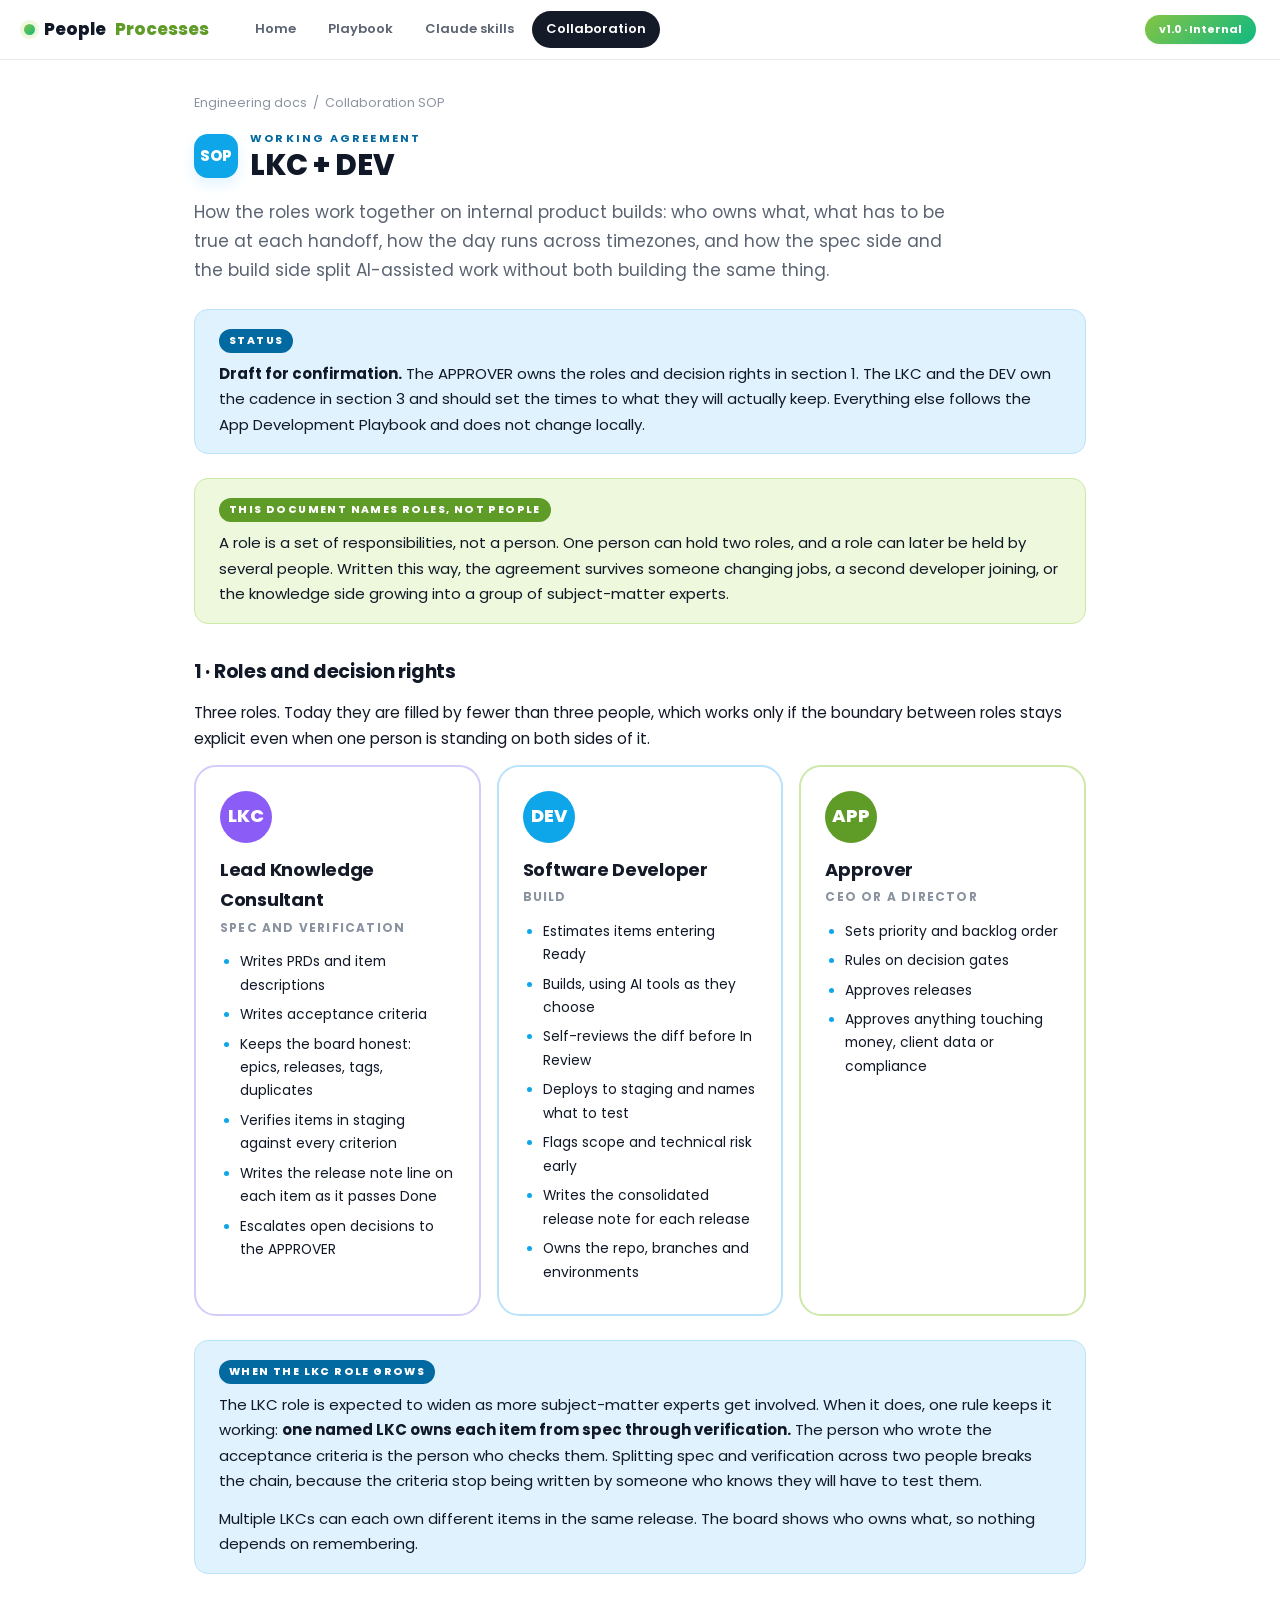
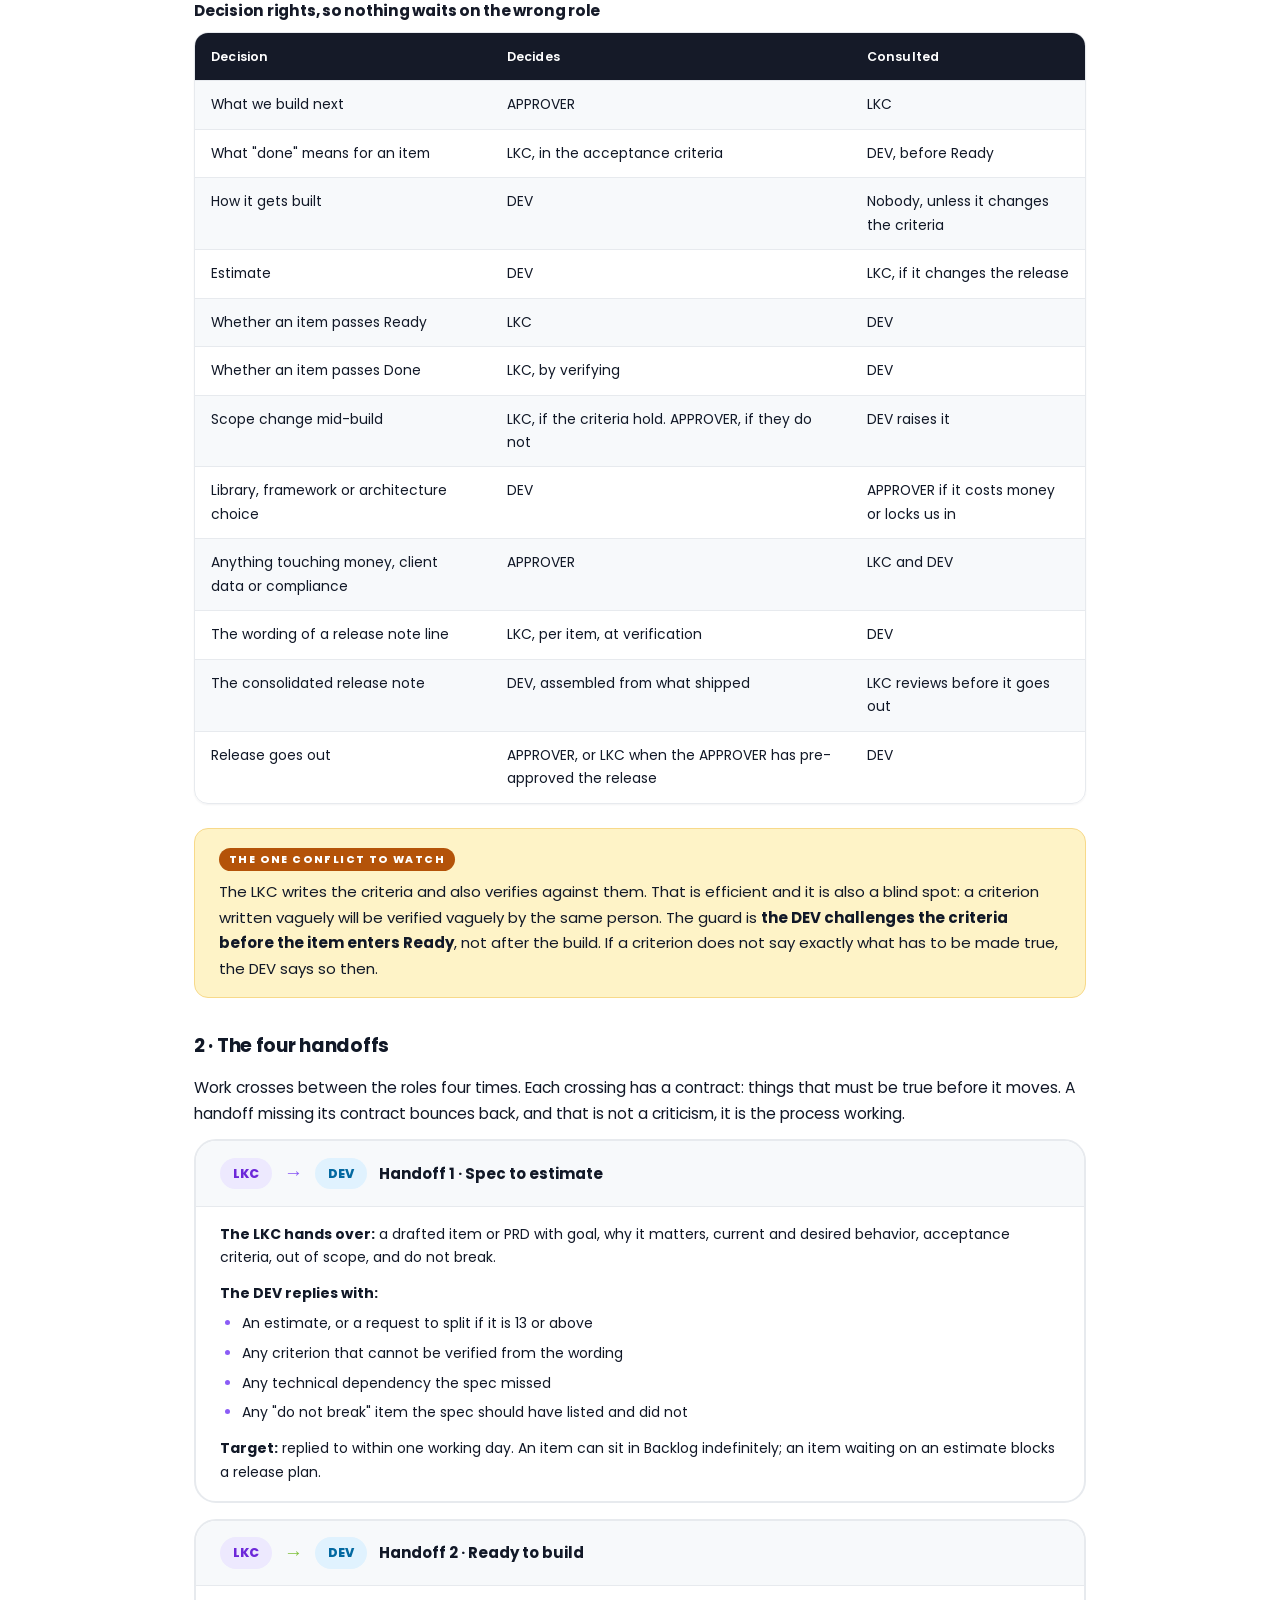
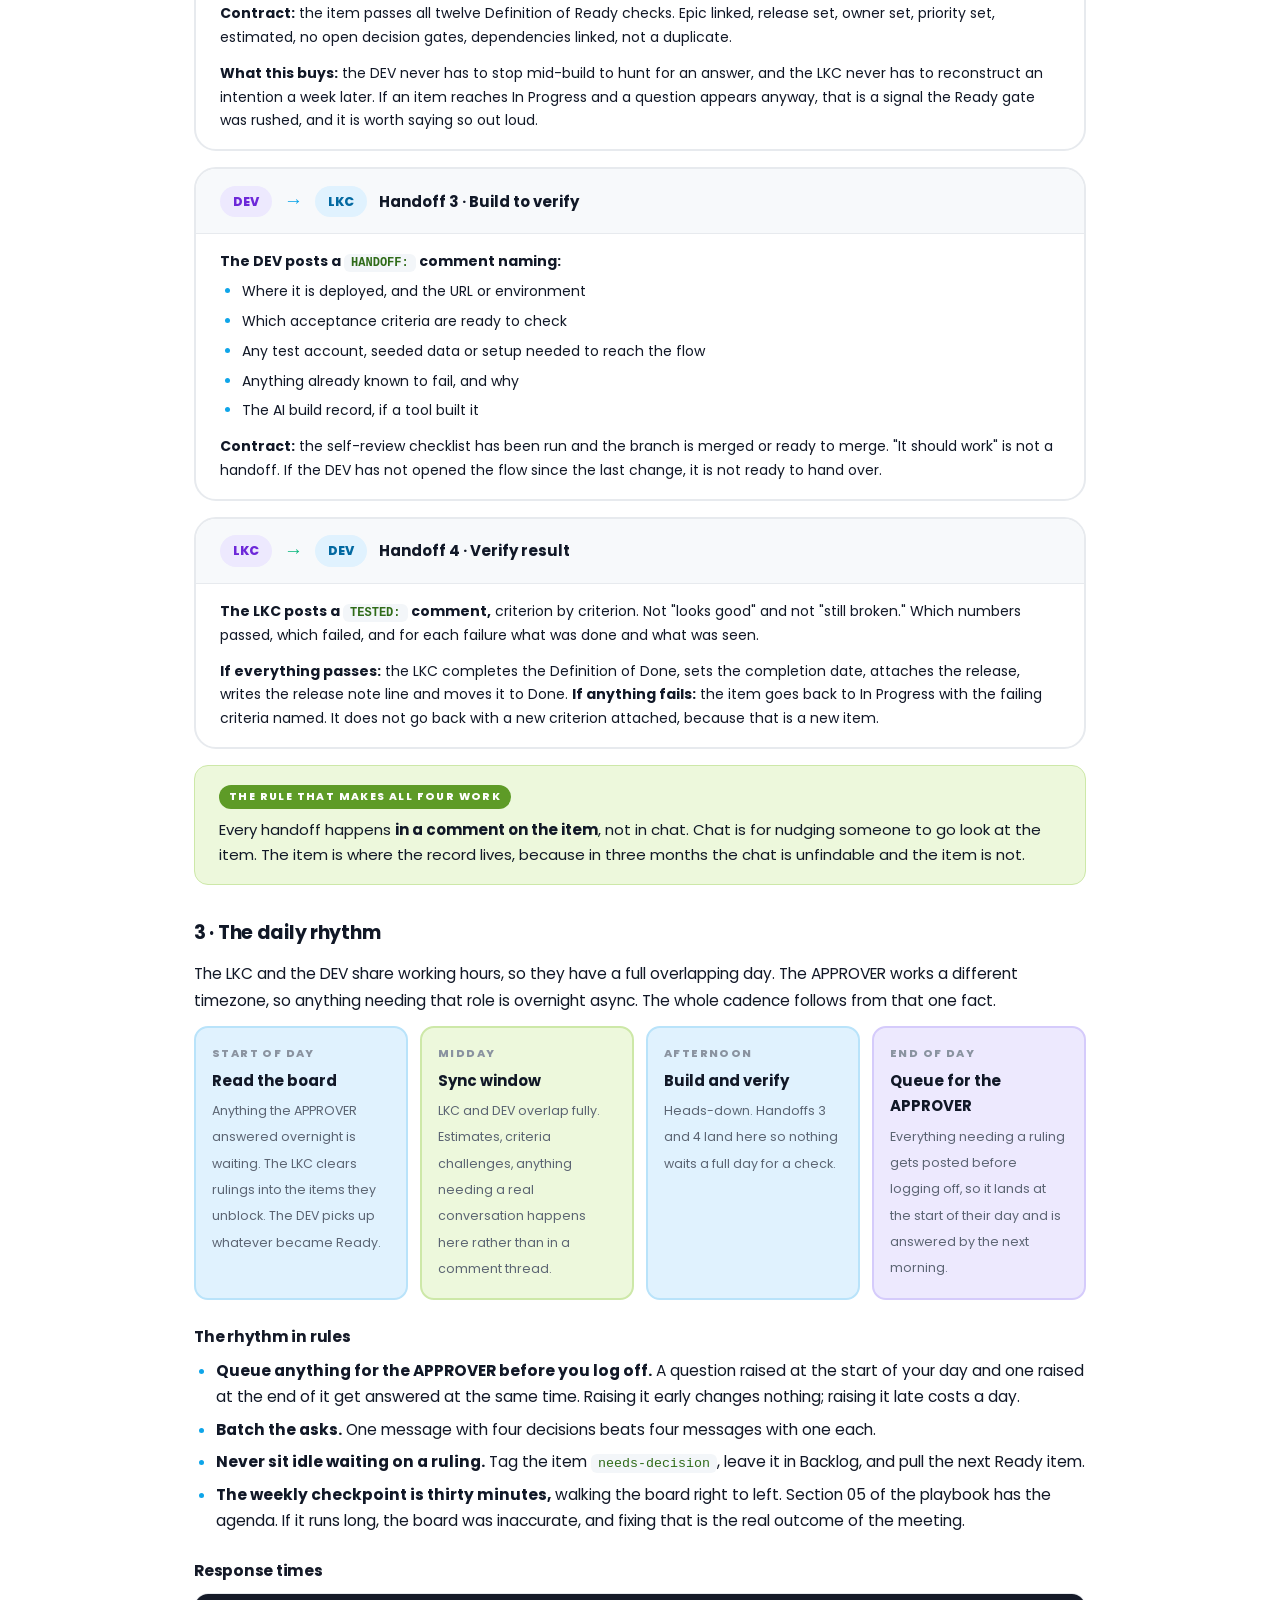
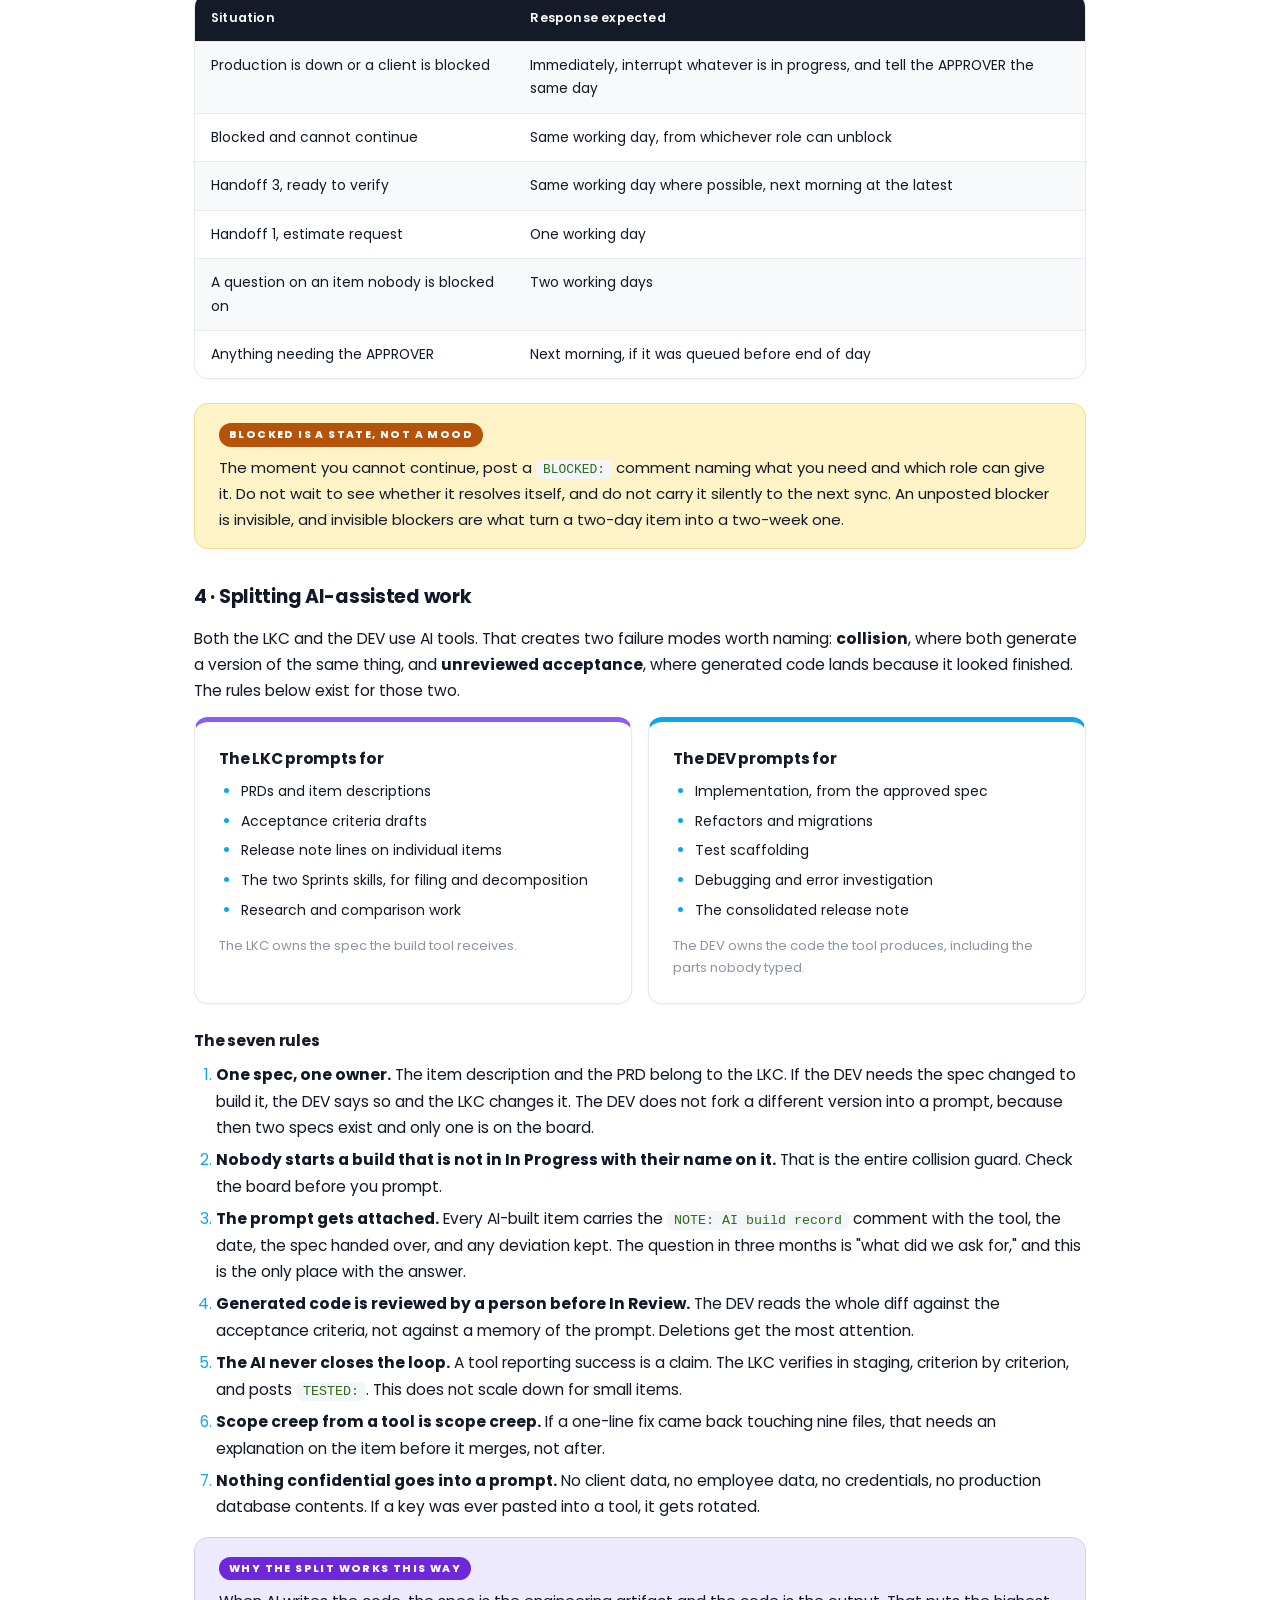
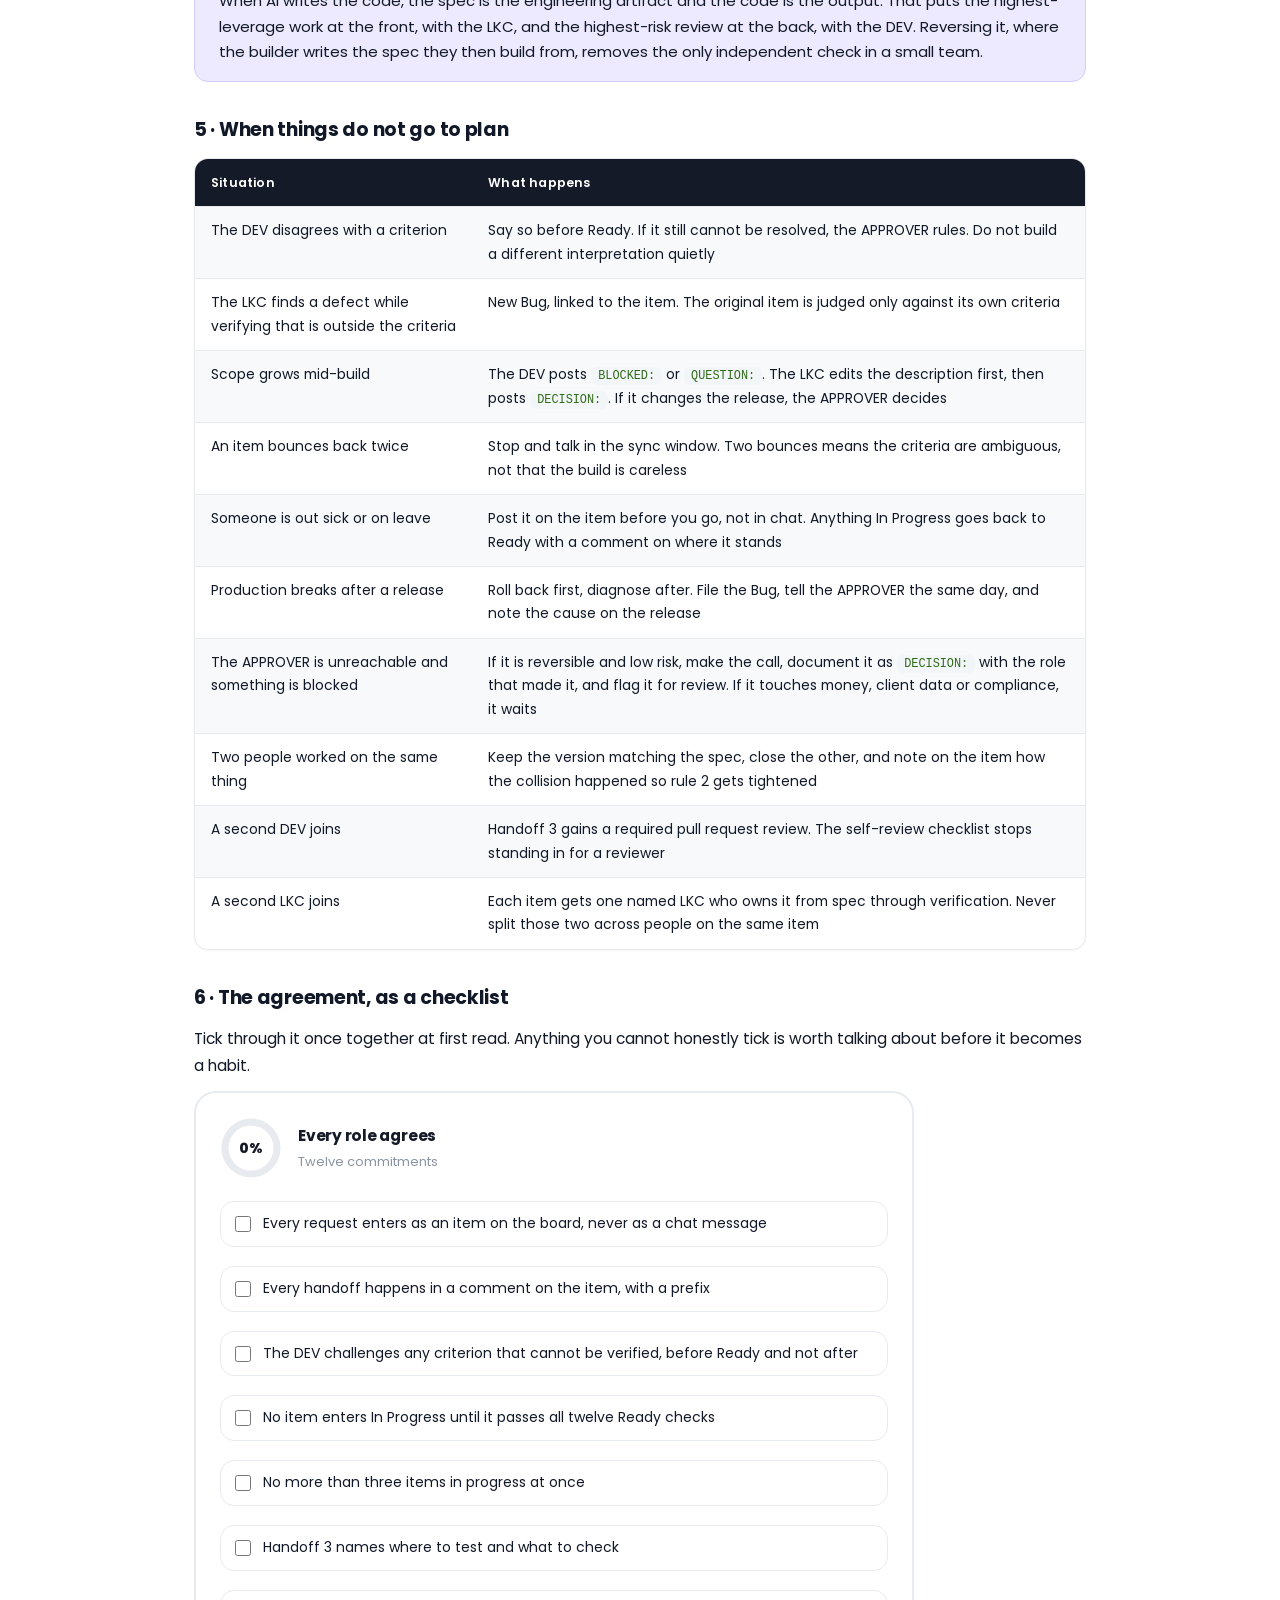
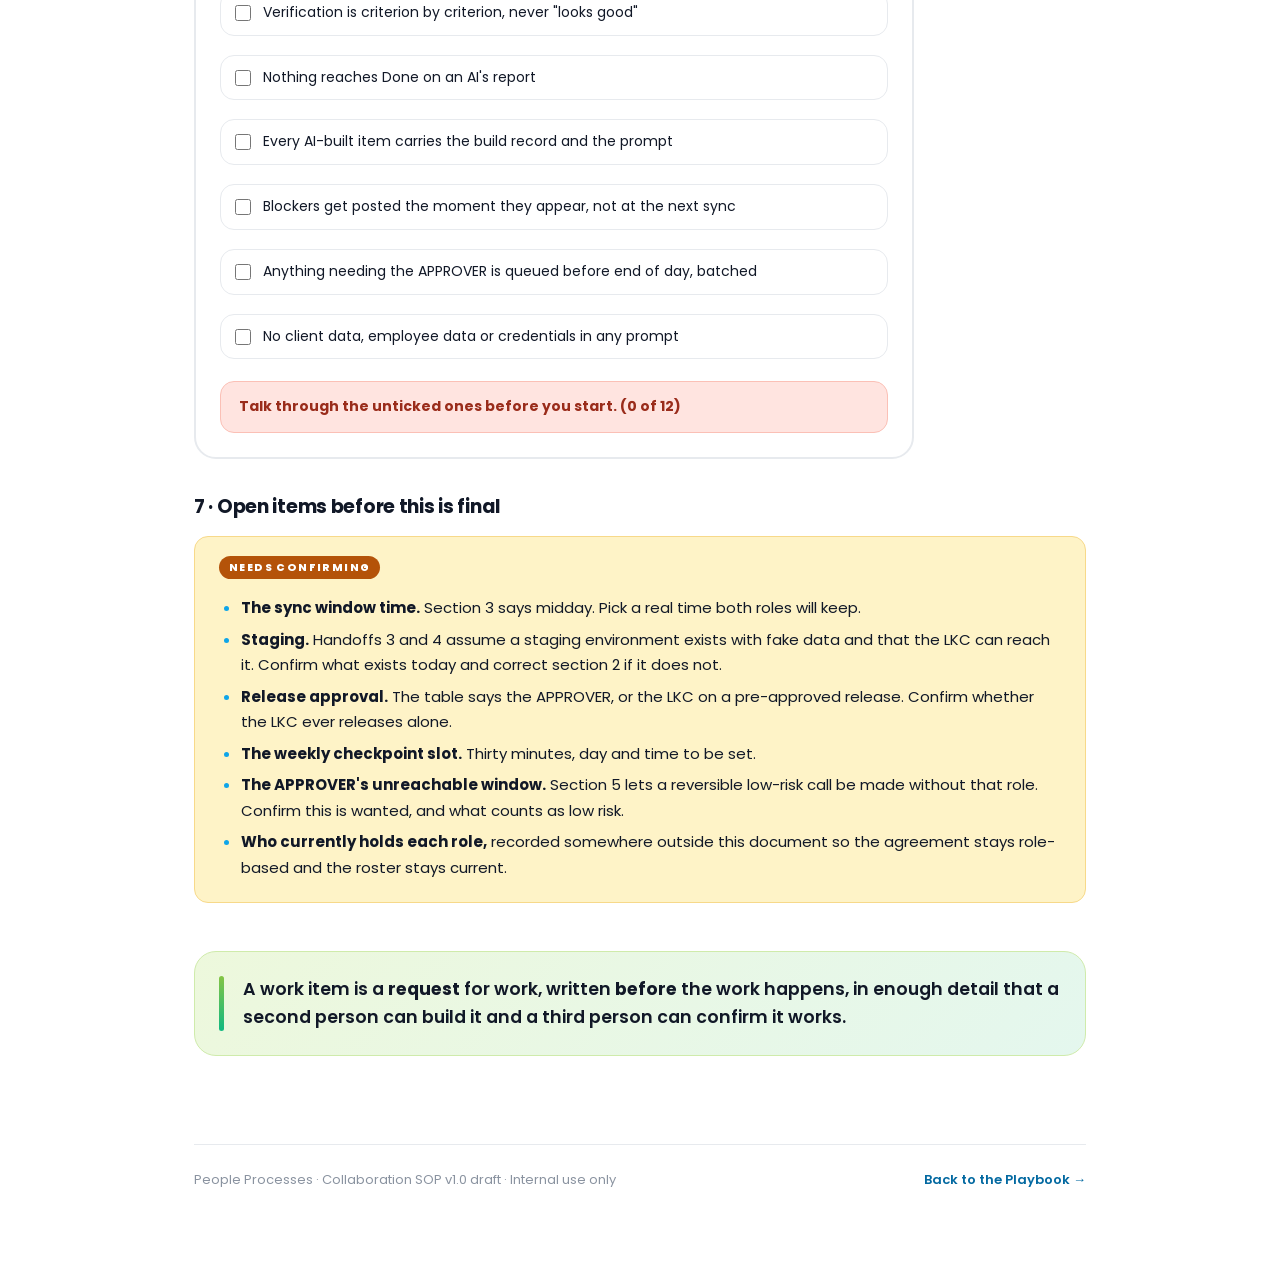
==== commit 6e09e908: "Add files via upload" ====
--- a/collaboration.html
+++ b/collaboration.html
@@ -4,547 +4,11 @@
 <meta charset="utf-8">
 <meta name="viewport" content="width=device-width, initial-scale=1">
 <title>Collaboration SOP · People Processes</title>
-<meta name="description" content="The working agreement between the spec writer and the developer: roles, handoffs, async cadence, escalation and AI-pairing rules.">
+<meta name="description" content="The working agreement between the LKC, the DEV and the APPROVER: roles, handoffs, async cadence, escalation and AI-pairing rules.">
 <link rel="preconnect" href="https://fonts.googleapis.com">
 <link rel="preconnect" href="https://fonts.gstatic.com" crossorigin>
 <link href="https://fonts.googleapis.com/css2?family=Poppins:wght@400;500;600;700;800&display=swap" rel="stylesheet">
-<style>
-/* ═══════════════ TOKENS ═══════════════ */
-:root{
-  /* brand + fun palette */
-  --lime:#84C444;   --lime-d:#5E9B27;  --lime-l:#EDF8DC;
-  --mint:#10B981;   --mint-l:#DCFCE7;
-  --cyan:#0EA5E9;   --cyan-l:#E0F2FE;
-  --violet:#8B5CF6; --violet-l:#EDE9FE;
-  --pink:#EC4899;   --pink-l:#FCE7F3;
-  --coral:#F5533D;  --coral-l:#FFE4E0;
-  --amber:#F59E0B;  --amber-l:#FEF3C7;
-  --navy:#151A28;   --ink:#111827;  --gray:#5B6472;  --muted:#8A93A0;
-  --line:#E7EAEE;   --paper:#FFFFFF; --wash:#F7F9FB; --code:#F3F6F9;
-
-  --acc:var(--lime); --acc-l:var(--lime-l); --acc-d:var(--lime-d);
-
-  /* spacing scale — every gap in the doc comes from here */
-  --s1:4px; --s2:8px; --s3:12px; --s4:16px; --s5:24px;
-  --s6:32px; --s7:48px; --s8:64px; --s9:88px;
-
-  --r1:8px; --r2:14px; --r3:22px; --r4:999px;
-  --sh1:0 1px 2px rgba(21,26,40,.05);
-  --sh2:0 4px 14px rgba(21,26,40,.07);
-  --sh3:0 14px 40px rgba(21,26,40,.12);
-  --font:'Poppins',Arial,'Helvetica Neue',Helvetica,sans-serif;
-  --mono:'SF Mono',ui-monospace,Consolas,Menlo,monospace;
-  --top:60px;
-}
-*{box-sizing:border-box}
-html{scroll-behavior:smooth}
-body{margin:0;font-family:var(--font);color:var(--ink);background:var(--paper);
-  -webkit-font-smoothing:antialiased;font-size:15.5px;line-height:1.7}
-h1,h2,h3,h4{letter-spacing:-.015em;margin:0}
-p{margin:0 0 var(--s3)}
-a{color:var(--acc-d)}
-code{font-family:var(--mono);font-size:.86em;background:var(--code);color:#2F6B18;
-  padding:2px 7px;border-radius:6px;white-space:nowrap}
-
-/* ═══════════════ CHROME ═══════════════ */
-#bar{position:fixed;top:0;left:0;height:4px;width:0;z-index:100;
-  background:linear-gradient(90deg,var(--lime),var(--cyan),var(--violet),var(--pink));
-  transition:width .12s linear}
-.topbar{position:sticky;top:0;z-index:60;height:var(--top);
-  background:rgba(255,255,255,.93);backdrop-filter:blur(12px);
-  border-bottom:1px solid var(--line);
-  display:flex;align-items:center;gap:var(--s4);padding:0 var(--s5)}
-.brand{font-weight:800;font-size:17px;white-space:nowrap;display:flex;align-items:center;gap:9px}
-.brand .dot{width:11px;height:11px;border-radius:50%;
-  background:linear-gradient(135deg,var(--lime),var(--mint));box-shadow:0 0 0 4px var(--lime-l)}
-.brand span{color:var(--lime-d)}
-.doctitle{font-size:13px;color:var(--muted);white-space:nowrap;overflow:hidden;text-overflow:ellipsis}
-.chip-v{margin-left:auto;font-size:11px;font-weight:700;color:#fff;
-  background:linear-gradient(135deg,var(--lime),var(--mint));
-  padding:5px 14px;border-radius:var(--r4);white-space:nowrap;box-shadow:var(--sh1)}
-#menubtn{display:none;background:#fff;border:1px solid var(--line);border-radius:var(--r1);
-  padding:7px 12px;font-family:var(--font);font-size:13px;font-weight:600;cursor:pointer}
-
-/* ═══════════════ LAYOUT ═══════════════ */
-.shell{display:grid;grid-template-columns:286px minmax(0,1fr);max-width:1460px;margin:0 auto}
-.side{position:sticky;top:var(--top);align-self:start;height:calc(100vh - var(--top));
-  overflow-y:auto;border-right:1px solid var(--line);padding:var(--s5) var(--s4) var(--s9);
-  background:var(--wash)}
-.progwrap{display:flex;align-items:center;gap:var(--s3);padding:var(--s3);margin-bottom:var(--s4);
-  background:#fff;border:1px solid var(--line);border-radius:var(--r2);box-shadow:var(--sh1)}
-.progwrap .lbl{font-size:11.5px;color:var(--muted);line-height:1.35}
-.progwrap .lbl b{display:block;font-size:13px;color:var(--ink)}
-.searchbox{width:100%;font-family:var(--font);font-size:13.5px;padding:11px 14px;
-  border:1.5px solid var(--line);border-radius:var(--r2);margin-bottom:var(--s4);
-  outline:none;background:#fff;transition:.15s}
-.searchbox:focus{border-color:var(--lime);box-shadow:0 0 0 4px var(--lime-l)}
-.navlink{display:flex;gap:10px;align-items:center;text-decoration:none;color:var(--gray);
-  font-size:13.5px;padding:8px 11px;border-radius:var(--r1);margin-bottom:2px;transition:.14s}
-.navlink .n{flex:none;width:26px;height:22px;display:grid;place-items:center;border-radius:6px;
-  font-size:11px;font-weight:700;background:#fff;border:1px solid var(--line);color:var(--muted)}
-.navlink:hover{background:#fff;color:var(--ink)}
-.navlink.seen .n{background:var(--lime-l);border-color:#CDE8A8;color:var(--lime-d)}
-.navlink.active{background:#fff;color:var(--ink);font-weight:600;box-shadow:var(--sh1)}
-.navlink.active .n{background:var(--lime);border-color:var(--lime);color:#fff}
-.main{padding:var(--s6) var(--s7) var(--s9);min-width:0}
-
-/* ═══════════════ SECTIONS ═══════════════ */
-section{scroll-margin-top:calc(var(--top) + 12px);padding-block:var(--s7) 0}
-.sechead{display:flex;align-items:center;gap:var(--s3);margin-bottom:var(--s4)}
-.secnum{flex:none;width:44px;height:44px;border-radius:var(--r2);display:grid;place-items:center;
-  font-weight:800;font-size:15px;color:#fff;background:var(--acc);box-shadow:0 6px 16px var(--acc-l)}
-.sectag{font-size:11px;font-weight:700;letter-spacing:2.2px;text-transform:uppercase;color:var(--acc-d)}
-.sechead h2{font-size:29px;font-weight:800;line-height:1.15;margin-top:1px}
-.lead{font-size:17px;color:var(--gray);margin-bottom:var(--s5);max-width:70ch}
-h3{font-size:19px;font-weight:700;margin:var(--s6) 0 var(--s3)}
-h4{font-size:15.5px;font-weight:700;margin:var(--s5) 0 var(--s2);color:var(--navy)}
-ul,ol{margin:0 0 var(--s4);padding-left:22px}
-li{margin:6px 0}
-li::marker{color:var(--acc)}
-hr{border:none;border-top:1px solid var(--line);margin:var(--s7) 0 0}
-
-/* ═══════════════ HERO ═══════════════ */
-.hero{border-radius:var(--r3);overflow:hidden;box-shadow:var(--sh3);margin-bottom:var(--s6)}
-.hero-top{position:relative;padding:var(--s7) var(--s6) var(--s6);color:#fff;overflow:hidden;
-  background:linear-gradient(135deg,#151A28 0%,#1C3A2A 45%,#2F6B18 100%)}
-.blob{position:absolute;border-radius:50%;filter:blur(46px);opacity:.5}
-.b1{width:280px;height:280px;background:var(--lime);top:-110px;right:-40px;animation:float 13s ease-in-out infinite}
-.b2{width:220px;height:220px;background:var(--cyan);bottom:-120px;right:180px;animation:float 17s ease-in-out infinite reverse}
-.b3{width:170px;height:170px;background:var(--violet);top:20px;right:280px;opacity:.35;animation:float 21s ease-in-out infinite}
-@keyframes float{0%,100%{transform:translate(0,0)}50%{transform:translate(-26px,22px)}}
-.hero-top>.z{position:relative;z-index:2}
-.kicker{display:inline-flex;align-items:center;gap:8px;font-size:11px;font-weight:700;
-  letter-spacing:2.5px;text-transform:uppercase;color:#CBEF9E;
-  background:rgba(255,255,255,.1);border:1px solid rgba(255,255,255,.18);
-  padding:6px 14px;border-radius:var(--r4);margin-bottom:var(--s4)}
-.hero-top h1{font-size:44px;font-weight:800;line-height:1.05}
-.hero-top h1 em{font-style:normal;
-  background:linear-gradient(135deg,#BEF264,#5EEAD4);-webkit-background-clip:text;
-  background-clip:text;-webkit-text-fill-color:transparent}
-.hero-top .sub{margin:var(--s4) 0 0;color:#C9DFC0;font-size:16px;max-width:60ch}
-.hero-meta{display:grid;grid-template-columns:repeat(auto-fit,minmax(160px,1fr));background:#fff}
-.hero-meta div{padding:var(--s4) var(--s5);border-right:1px solid var(--line)}
-.hero-meta div:last-child{border-right:none}
-.hero-meta b{display:block;font-size:10px;letter-spacing:1.4px;text-transform:uppercase;
-  color:var(--lime-d);margin-bottom:3px}
-.hero-meta span{font-size:13.5px;font-weight:500}
-
-/* ═══════════════ BLOCKS ═══════════════ */
-.creed{position:relative;margin:0 0 var(--s6);padding:var(--s5) var(--s5) var(--s5) var(--s7);
-  border-radius:var(--r3);background:linear-gradient(135deg,var(--lime-l),#E4F7EE);
-  border:1.5px solid #CFEBAB;font-size:17.5px;font-weight:600;line-height:1.55}
-.creed:before{content:"";position:absolute;left:var(--s5);top:var(--s5);bottom:var(--s5);width:5px;
-  border-radius:3px;background:linear-gradient(180deg,var(--lime),var(--mint))}
-
-.card{border:1px solid var(--line);border-radius:var(--r2);padding:var(--s5);background:#fff;
-  box-shadow:var(--sh1);transition:.18s}
-.card:hover{box-shadow:var(--sh2);transform:translateY(-2px)}
-.card>h4:first-child{margin-top:0}
-.card>*:last-child{margin-bottom:0}
-
-.callout{position:relative;border-radius:var(--r2);padding:var(--s4) var(--s5);margin:0 0 var(--s5);
-  border:1.5px solid;font-size:15px}
-.callout .tag{display:inline-block;font-size:10.5px;font-weight:800;letter-spacing:1.4px;
-  text-transform:uppercase;margin-bottom:var(--s2);padding:3px 10px;border-radius:var(--r4);color:#fff}
-.callout p:last-child{margin-bottom:0}
-.c-tip{background:var(--lime-l);border-color:#CDE8A8}      .c-tip .tag{background:var(--lime-d)}
-.c-warn{background:var(--amber-l);border-color:#F7D98A}    .c-warn .tag{background:#B45309}
-.c-stop{background:var(--coral-l);border-color:#FBC0B6}    .c-stop .tag{background:var(--coral)}
-.c-info{background:var(--cyan-l);border-color:#B9E3FA}     .c-info .tag{background:#0369A1}
-.c-ai{background:var(--violet-l);border-color:#D5CBFB}     .c-ai .tag{background:#6D28D9}
-
-.grid2{display:grid;grid-template-columns:repeat(auto-fit,minmax(300px,1fr));gap:var(--s4);margin-bottom:var(--s5)}
-.grid3{display:grid;grid-template-columns:repeat(auto-fit,minmax(232px,1fr));gap:var(--s4);margin-bottom:var(--s5)}
-
-.tablewrap{overflow-x:auto;margin:0 0 var(--s5);border:1px solid var(--line);
-  border-radius:var(--r2);box-shadow:var(--sh1)}
-table{border-collapse:collapse;width:100%;font-size:13.8px;min-width:540px}
-th{background:var(--navy);color:#fff;text-align:left;font-weight:600;padding:13px 16px;font-size:12.5px;
-  letter-spacing:.2px}
-td{padding:12px 16px;border-top:1px solid var(--line);vertical-align:top}
-tr:nth-child(even) td{background:var(--wash)}
-
-.codewrap{position:relative;margin:0 0 var(--s5)}
-pre{background:var(--navy);border-radius:var(--r2);padding:var(--s5) var(--s5) var(--s5) var(--s5);
-  overflow-x:auto;margin:0;font-size:12.8px;line-height:1.68;box-shadow:var(--sh2)}
-pre code{background:none;color:#DCE6D2;padding:0;font-size:12.8px;white-space:pre}
-.copy{position:absolute;top:12px;right:12px;background:rgba(255,255,255,.1);color:#CBEF9E;
-  border:1px solid rgba(255,255,255,.2);border-radius:var(--r4);padding:5px 15px;
-  font-family:var(--font);font-size:11px;font-weight:700;cursor:pointer;transition:.16s}
-.copy:hover{background:var(--lime);color:#12200A;border-color:var(--lime)}
-.copy.done{background:var(--mint);color:#fff;border-color:var(--mint)}
-
-/* ═══════════════ CSS DIAGRAMS (no overlap, they reflow) ═══════════════ */
-figure{margin:var(--s5) 0 var(--s6);padding:var(--s5);border:1px solid var(--line);
-  border-radius:var(--r3);background:
-    radial-gradient(600px 220px at 15% -10%,var(--acc-l),transparent 65%),#fff;
-  box-shadow:var(--sh1)}
-.fig-title{font-size:11px;letter-spacing:2px;text-transform:uppercase;color:var(--acc-d);
-  font-weight:800;margin:0 0 var(--s4);text-align:center}
-figcaption{font-size:13px;color:var(--muted);margin-top:var(--s4);text-align:center;
-  max-width:62ch;margin-left:auto;margin-right:auto}
-figcaption b{color:var(--acc-d)}
-
-/* chain of nodes with arrows between */
-.chain{display:flex;flex-wrap:wrap;align-items:stretch;justify-content:center;gap:var(--s3)}
-.chain .arrow{flex:none;align-self:center;color:var(--acc);font-size:22px;font-weight:700;
-  line-height:1;padding:0 2px}
-.node{flex:1 1 150px;min-width:150px;max-width:230px;border-radius:var(--r2);padding:var(--s4);
-  background:#fff;border:2px solid var(--line);text-align:center;transition:.18s}
-.node:hover{transform:translateY(-3px);box-shadow:var(--sh2)}
-.node .num{width:30px;height:30px;margin:0 auto var(--s2);border-radius:50%;display:grid;
-  place-items:center;font-weight:800;font-size:13px;color:#fff;background:var(--navy)}
-.node b{display:block;font-size:14.5px;margin-bottom:3px}
-.node small{display:block;font-size:12px;color:var(--muted);line-height:1.45}
-.node.lime{border-color:#CDE8A8;background:var(--lime-l)}   .node.lime .num{background:var(--lime-d)}
-.node.cyan{border-color:#B9E3FA;background:var(--cyan-l)}   .node.cyan .num{background:#0369A1}
-.node.violet{border-color:#D5CBFB;background:var(--violet-l)}.node.violet .num{background:#6D28D9}
-.node.pink{border-color:#F9C4DD;background:var(--pink-l)}   .node.pink .num{background:#BE185D}
-.node.amber{border-color:#F7D98A;background:var(--amber-l)} .node.amber .num{background:#B45309}
-.node.coral{border-color:#FBC0B6;background:var(--coral-l)} .node.coral .num{background:var(--coral)}
-.node.dark{border-color:var(--navy);background:var(--navy);color:#fff}
-.node.dark .num{background:var(--lime);color:var(--navy)}
-.node.dark small{color:#AFC0A6}
-
-/* gate markers above a chain */
-.gaterow{display:flex;flex-wrap:wrap;justify-content:center;gap:var(--s4);margin-bottom:var(--s4)}
-.gatechip{display:inline-flex;align-items:center;gap:8px;font-size:12px;font-weight:700;
-  background:#fff;border:1.5px dashed var(--acc);color:var(--acc-d);
-  padding:7px 16px;border-radius:var(--r4)}
-.gatechip .d{width:8px;height:8px;border-radius:50%;background:var(--acc);animation:blip 2.2s ease-in-out infinite}
-@keyframes blip{0%,100%{opacity:.3;transform:scale(.8)}50%{opacity:1;transform:scale(1.15)}}
-
-/* stacked hierarchy */
-.stack{display:grid;gap:var(--s3)}
-.layer{border-radius:var(--r2);padding:var(--s4) var(--s5);border:2px solid var(--line);background:#fff;
-  display:flex;flex-wrap:wrap;align-items:baseline;gap:var(--s2) var(--s4)}
-.layer .k{font-size:10.5px;font-weight:800;letter-spacing:2px;text-transform:uppercase;
-  padding:4px 11px;border-radius:var(--r4);color:#fff;flex:none}
-.layer .q{font-weight:700;font-size:15px}
-.layer .d{font-size:13px;color:var(--muted);flex:1 1 240px}
-.layer.l1{background:var(--navy);border-color:var(--navy)} .layer.l1 .q{color:#fff}
-.layer.l1 .k{background:var(--lime);color:var(--navy)} .layer.l1 .d{color:#AFC0A6}
-.layer.l2 .k{background:var(--lime-d)} .layer.l2{background:var(--lime-l);border-color:#CDE8A8}
-.layer.l3 .k{background:#0369A1} .layer.l3{background:var(--cyan-l);border-color:#B9E3FA}
-.layer.l4 .k{background:#6D28D9} .layer.l4{background:var(--violet-l);border-color:#D5CBFB}
-.down{text-align:center;color:var(--muted);font-size:19px;line-height:1;margin:-4px 0}
-
-/* kanban strip */
-.kb{display:grid;grid-template-columns:repeat(6,minmax(108px,1fr));gap:var(--s2);
-  min-width:680px}
-.kbscroll{overflow-x:auto;padding-bottom:var(--s2)}
-.kcol{border-radius:var(--r2);border:1.5px solid var(--line);background:var(--wash);
-  padding:var(--s3) var(--s2);min-height:132px}
-.kcol h5{margin:0 0 var(--s2);font-size:11.5px;font-weight:700;text-align:center;color:var(--gray)}
-.kcol.hot{background:var(--lime-l);border-color:#CDE8A8}
-.kcol.hot h5{color:var(--lime-d)}
-.kcol.end{background:var(--navy);border-color:var(--navy)}
-.kcol.end h5{color:#CBEF9E}
-.mini{height:22px;border-radius:6px;background:#fff;border:1px solid var(--line);margin-bottom:6px;
-  display:flex;align-items:center;gap:5px;padding:0 7px}
-.mini i{width:5px;height:12px;border-radius:3px;background:var(--muted);display:block}
-.mini span{font-size:9.5px;color:var(--muted);font-style:normal}
-.mini.live{border-color:var(--lime);box-shadow:0 0 0 3px var(--lime-l);animation:hop 8s ease-in-out infinite}
-.mini.live i{background:var(--lime)}
-.mini.live span{color:var(--ink);font-weight:700}
-@keyframes hop{0%,10%{opacity:1}12%,14%{opacity:.15}16%,96%{opacity:1}100%{opacity:1}}
-.kcap{font-size:10.5px;text-align:center;color:var(--muted);margin-top:4px}
-
-/* decision tree */
-.tree{display:grid;gap:var(--s3);justify-items:center}
-.tq{max-width:520px;width:100%;text-align:center;font-weight:700;font-size:15px;
-  background:var(--navy);color:#fff;padding:var(--s4) var(--s5);border-radius:var(--r2)}
-.branch{display:flex;flex-wrap:wrap;gap:var(--s4);justify-content:center;width:100%}
-.limb{display:flex;flex-direction:column;align-items:center;gap:var(--s2);flex:1 1 210px;max-width:300px}
-.yn{font-size:11px;font-weight:800;letter-spacing:1.4px;padding:3px 12px;border-radius:var(--r4)}
-.yn.y{background:var(--mint-l);color:#047857} .yn.n{background:var(--code);color:var(--gray)}
-.leaf{width:100%;text-align:center;padding:var(--s4);border-radius:var(--r2);border:2px solid;
-  font-weight:800;font-size:17px;letter-spacing:.4px}
-.leaf.bug{background:var(--coral-l);border-color:#FBC0B6;color:var(--coral)}
-.leaf.story{background:var(--lime-l);border-color:#CDE8A8;color:var(--lime-d)}
-.leaf.task{background:var(--cyan-l);border-color:#B9E3FA;color:#0369A1}
-
-/* item anatomy */
-.anat{display:grid;grid-template-columns:minmax(0,1fr) 190px;gap:var(--s4);align-items:start}
-.anat .paper{border:1px solid var(--line);border-radius:var(--r2);overflow:hidden;background:#fff;
-  box-shadow:var(--sh2)}
-.anat .paper .bar{height:6px;background:linear-gradient(90deg,var(--lime),var(--mint))}
-.anat .paper .body{padding:var(--s5)}
-.arow{padding:var(--s3) 0;border-bottom:1px dashed var(--line)}
-.arow:last-child{border-bottom:none}
-.arow .lab{font-size:10px;font-weight:800;letter-spacing:1.5px;color:var(--lime-d);margin-bottom:2px}
-.arow .val{font-size:13px;color:var(--gray)}
-.chips{display:flex;flex-wrap:wrap;gap:7px;margin-top:var(--s3)}
-.chips span{font-size:11px;font-weight:700;padding:5px 12px;border-radius:var(--r4);
-  background:var(--lime-l);color:var(--lime-d);border:1px solid #CDE8A8}
-.anot{display:grid;gap:var(--s3)}
-.anot div{font-size:12.5px;color:var(--gray);padding:var(--s3);border-radius:var(--r1);
-  background:var(--wash);border-left:3px solid var(--acc)}
-.anot b{display:block;color:var(--ink);font-size:12.5px}
-
-/* fibonacci scale */
-.scale{display:flex;flex-wrap:wrap;gap:var(--s2);justify-content:center;align-items:flex-end}
-.sc{flex:1 1 96px;max-width:140px;border-radius:var(--r2);padding:var(--s3);text-align:center;
-  border:2px solid #CDE8A8;background:var(--lime-l)}
-.sc .p{font-size:24px;font-weight:800;color:var(--lime-d);line-height:1}
-.sc small{display:block;font-size:11px;color:var(--gray);margin-top:5px;line-height:1.35}
-.sc.hi{background:var(--amber-l);border-color:#F7D98A}   .sc.hi .p{color:#B45309}
-.sc.no{background:var(--coral-l);border-color:#FBC0B6}   .sc.no .p{color:var(--coral)}
-.confbar{margin-top:var(--s4);height:9px;border-radius:5px;overflow:hidden;background:var(--code);
-  display:flex}
-.confbar i{display:block;height:100%}
-.conflab{display:flex;justify-content:space-between;font-size:11.5px;color:var(--muted);margin-top:6px}
-
-/* pipeline */
-.pipe{display:flex;flex-wrap:wrap;gap:var(--s3);align-items:stretch;justify-content:center}
-.pipe .arrow{align-self:center;font-size:22px;color:var(--acc);font-weight:700}
-.env{flex:1 1 190px;max-width:250px;border-radius:var(--r2);padding:var(--s4);border:2px solid var(--line);
-  background:#fff}
-.env .k{font-size:10.5px;font-weight:800;letter-spacing:2px;color:var(--muted);margin-bottom:6px}
-.env b{display:block;font-size:16px;margin-bottom:4px}
-.env small{font-size:12px;color:var(--gray);line-height:1.45}
-.env.mid{background:var(--lime-l);border-color:#CDE8A8} .env.mid .k{color:var(--lime-d)}
-.env.live{background:var(--navy);border-color:var(--navy);color:#fff}
-.env.live .k{color:var(--lime)} .env.live small{color:#AFC0A6}
-
-/* spec-vs-code */
-.vs{display:grid;gap:var(--s4)}
-.vsrow{display:flex;flex-wrap:wrap;gap:var(--s3);align-items:center;padding:var(--s4);
-  border-radius:var(--r2);border:1.5px solid var(--line);background:#fff}
-.vsrow .who{flex:none;font-size:10.5px;font-weight:800;letter-spacing:1.6px;color:var(--muted);
-  width:100%;margin-bottom:2px}
-.vsrow .box{flex:1 1 160px;padding:var(--s3) var(--s4);border-radius:var(--r1);text-align:center;
-  font-size:13.5px;font-weight:600;border:1.5px solid var(--line);background:var(--wash)}
-.vsrow .box.hero{background:var(--navy);color:#fff;border-color:var(--navy)}
-.vsrow .box.hero em{display:block;font-style:normal;font-size:11px;color:var(--lime);font-weight:700;margin-top:3px}
-.vsrow .box.gate{background:var(--violet-l);border-color:#D5CBFB;color:#5B21B6}
-.vsrow .arrow{flex:none;color:var(--violet);font-size:20px;font-weight:700}
-
-/* ═══════════════ INTERACTIVE ═══════════════ */
-.play{border-radius:var(--r3);padding:var(--s5);margin:var(--s5) 0 var(--s6);
-  border:2px solid var(--acc);background:linear-gradient(135deg,#fff,var(--acc-l))}
-.play .ptag{display:inline-flex;align-items:center;gap:7px;font-size:10.5px;font-weight:800;
-  letter-spacing:1.6px;text-transform:uppercase;color:#fff;background:var(--acc);
-  padding:4px 13px;border-radius:var(--r4);margin-bottom:var(--s3)}
-.play h4{margin-top:0}
-
-.btn{font-family:var(--font);font-size:13.5px;font-weight:700;padding:11px 26px;border-radius:var(--r4);
-  border:2px solid var(--acc);background:#fff;color:var(--acc-d);cursor:pointer;transition:.16s}
-.btn:hover{background:var(--acc);color:#fff;transform:translateY(-2px);box-shadow:var(--sh2)}
-.btn:active{transform:translateY(0)}
-.btn.ghost{border-color:var(--line);color:var(--gray)}
-.btn.ghost:hover{background:var(--navy);border-color:var(--navy);color:#fff}
-.btnrow{display:flex;flex-wrap:wrap;gap:var(--s2);margin-top:var(--s3)}
-.qtext{font-weight:700;font-size:15.5px;margin-bottom:var(--s3)}
-.result{display:none;margin-top:var(--s4);padding:var(--s4) var(--s5);border-radius:var(--r2);
-  background:#fff;border-left:5px solid var(--acc);box-shadow:var(--sh1)}
-.result.on{display:block;animation:rise .3s cubic-bezier(.2,.8,.3,1)}
-@keyframes rise{from{opacity:0;transform:translateY(10px)}to{opacity:1;transform:none}}
-.result .big{font-size:21px;font-weight:800;margin-bottom:4px}
-.reset{background:none;border:none;color:var(--acc-d);font-family:var(--font);font-size:12.5px;
-  font-weight:600;cursor:pointer;text-decoration:underline;padding:0;margin-top:var(--s3)}
-
-/* option buttons (title fixer / quiz) */
-.opts{display:grid;gap:var(--s2)}
-.opt{text-align:left;font-family:var(--font);font-size:14px;padding:13px 17px;border-radius:var(--r2);
-  border:2px solid var(--line);background:#fff;cursor:pointer;transition:.15s;line-height:1.45}
-.opt:hover{border-color:var(--acc);background:var(--acc-l)}
-.opt.right{border-color:var(--mint);background:var(--mint-l);font-weight:600}
-.opt.wrong{border-color:var(--coral);background:var(--coral-l)}
-.opt:disabled{cursor:default;transform:none}
-.fb{margin-top:var(--s3);font-size:13.5px;padding:12px 16px;border-radius:var(--r1);display:none}
-.fb.on{display:block;animation:rise .28s ease}
-.fb.good{background:var(--mint-l);color:#065F46}
-.fb.bad{background:var(--coral-l);color:#9A2C1B}
-
-/* flip cards */
-.flips{display:grid;grid-template-columns:repeat(auto-fit,minmax(230px,1fr));gap:var(--s4);
-  margin-bottom:var(--s5)}
-.flip{perspective:1100px;height:250px;cursor:pointer}
-.flip .in{position:relative;width:100%;height:100%;transition:transform .55s cubic-bezier(.3,.8,.3,1);
-  transform-style:preserve-3d}
-.flip.on .in{transform:rotateY(180deg)}
-.flip .f,.flip .b{position:absolute;inset:0;backface-visibility:hidden;border-radius:var(--r2);
-  padding:var(--s5);border:2px solid;display:flex;flex-direction:column;justify-content:center}
-.flip .b{transform:rotateY(180deg);background:#fff;font-size:13.5px;line-height:1.55}
-.flip .f b{font-size:22px;font-weight:800;display:block;margin-bottom:var(--s2)}
-.flip .f small{font-size:13.5px;line-height:1.5}
-.flip .hint{position:absolute;bottom:12px;left:0;right:0;text-align:center;font-size:10.5px;
-  font-weight:700;letter-spacing:1.2px;opacity:.6}
-.fl-story .f{background:var(--lime-l);border-color:#CDE8A8;color:var(--lime-d)} .fl-story .b{border-color:#CDE8A8}
-.fl-task .f{background:var(--cyan-l);border-color:#B9E3FA;color:#0369A1}       .fl-task .b{border-color:#B9E3FA}
-.fl-bug .f{background:var(--coral-l);border-color:#FBC0B6;color:var(--coral)}  .fl-bug .b{border-color:#FBC0B6}
-
-/* checklists + rings */
-.checkblock{border:2px solid var(--line);border-radius:var(--r3);padding:var(--s5);background:#fff;
-  transition:.25s}
-.checkblock.complete{border-color:var(--mint);box-shadow:0 0 0 5px var(--mint-l)}
-.checkhead{display:flex;align-items:center;gap:var(--s4);margin-bottom:var(--s4)}
-.ring{flex:none}
-.ring circle{transition:stroke-dashoffset .45s cubic-bezier(.3,.9,.3,1)}
-.ring text{font:800 14px var(--font);fill:var(--navy)}
-ul.checklist{list-style:none;padding-left:0;margin:0;display:grid;gap:7px}
-ul.checklist label{display:flex;gap:12px;align-items:flex-start;cursor:pointer;padding:10px 14px;
-  border:1.5px solid var(--line);border-radius:var(--r2);background:#fff;transition:.14s;font-size:14px}
-ul.checklist label:hover{border-color:var(--lime);background:var(--lime-l)}
-ul.checklist input{margin:4px 0 0;accent-color:var(--lime);width:16px;height:16px;flex:none}
-ul.checklist input:checked+span{color:var(--muted);text-decoration:line-through}
-.gate{margin-top:var(--s4);padding:13px 18px;border-radius:var(--r2);font-size:14px;font-weight:700;
-  background:var(--coral-l);color:#9A2C1B;border:1.5px solid #FBC0B6}
-.gate.pass{background:var(--mint-l);color:#065F46;border-color:#A7E9C9}
-
-/* item builder */
-.builder{display:grid;gap:var(--s3)}
-.builder label{font-size:12px;font-weight:700;letter-spacing:.5px;color:var(--gray)}
-.builder input,.builder textarea{width:100%;font-family:var(--font);font-size:14px;padding:11px 14px;
-  border:1.5px solid var(--line);border-radius:var(--r2);outline:none;background:#fff;resize:vertical}
-.builder input:focus,.builder textarea:focus{border-color:var(--acc);box-shadow:0 0 0 4px var(--acc-l)}
-.builder .row{display:grid;gap:var(--s3);grid-template-columns:repeat(auto-fit,minmax(200px,1fr))}
-
-/* glossary */
-dl.gloss{margin:0;display:grid;gap:var(--s3)}
-dl.gloss>div{border:1px solid var(--line);border-radius:var(--r2);padding:var(--s4) var(--s5);
-  background:#fff;border-left:4px solid var(--line);transition:.16s}
-dl.gloss>div:hover{border-left-color:var(--acc);box-shadow:var(--sh1);transform:translateX(3px)}
-dl.gloss dt{font-weight:800;font-size:15px;color:var(--navy);margin-bottom:5px;
-  display:flex;flex-wrap:wrap;align-items:center;gap:9px}
-dl.gloss dt em{font-style:normal;font-weight:700;font-size:10px;letter-spacing:1.3px;
-  text-transform:uppercase;padding:3px 10px;border-radius:var(--r4)}
-.k-proc{background:var(--lime-l);color:var(--lime-d)}
-.k-code{background:var(--cyan-l);color:#0369A1}
-.k-cont{background:var(--violet-l);color:#6D28D9}
-.k-type{background:var(--coral-l);color:var(--coral)}
-.k-gate{background:var(--amber-l);color:#B45309}
-.k-doc{background:var(--pink-l);color:#BE185D}
-dl.gloss dd{margin:0;font-size:14px;color:#1F2937}
-dl.gloss dd .also{display:block;margin-top:7px;font-size:12.8px;color:var(--muted);
-  padding-top:7px;border-top:1px dashed var(--line)}
-.gfilter{margin-bottom:var(--s4)}
-
-/* confetti */
-#confetti{position:fixed;inset:0;pointer-events:none;z-index:200;overflow:hidden;display:none}
-#confetti.on{display:block}
-.conf{position:absolute;width:9px;height:14px;border-radius:2px;animation:fall linear forwards}
-@keyframes fall{to{transform:translateY(105vh) rotate(720deg);opacity:0}}
-
-.toTop{position:fixed;right:22px;bottom:22px;border:none;width:46px;height:46px;border-radius:50%;
-  cursor:pointer;font-size:17px;color:#fff;opacity:0;pointer-events:none;transition:.22s;z-index:70;
-  background:linear-gradient(135deg,var(--lime),var(--mint));box-shadow:var(--sh2)}
-.toTop.on{opacity:1;pointer-events:auto}
-.toTop:hover{transform:translateY(-3px)}
-
-@media (prefers-reduced-motion:reduce){
-  *{animation:none!important;transition:none!important}
-  html{scroll-behavior:auto}
-}
-@media print{.side,.topbar,.copy,.toTop,#bar,.play,#confetti{display:none}
-  .shell{grid-template-columns:1fr}.main{padding:0}
-  pre{background:#F3F6F9;border:1px solid #ddd}pre code{color:#111}}
-@media (max-width:1040px){
-  .shell{grid-template-columns:1fr}
-  .side{position:fixed;top:var(--top);left:0;width:284px;z-index:55;background:#fff;
-    transform:translateX(-102%);transition:transform .22s;box-shadow:var(--sh3)}
-  .side.open{transform:translateX(0)}
-  #menubtn{display:block}
-  .main{padding:var(--s5) var(--s4) var(--s8)}
-  .hero-top{padding:var(--s6) var(--s5)}
-  .hero-top h1{font-size:31px}
-  .anat{grid-template-columns:1fr}
-}
-@media (max-width:560px){
-  :root{--s7:32px}
-  .hero-top h1{font-size:26px}
-  .sechead h2{font-size:23px}
-  .flip{height:270px}
-}
-
-/* ═══════════════ SITE NAV (multi-page) ═══════════════ */
-.sitenav{display:flex;gap:4px;margin-left:var(--s4)}
-.sitenav a{font-size:13px;font-weight:600;color:var(--gray);text-decoration:none;
-  padding:7px 14px;border-radius:var(--r4);transition:.15s;white-space:nowrap}
-.sitenav a:hover{background:var(--wash);color:var(--ink)}
-.sitenav a.here{background:var(--navy);color:#fff}
-@media (max-width:900px){.sitenav{display:none}}
-
-/* ═══════════════ LANDING ═══════════════ */
-.landing{max-width:1080px;margin:0 auto;padding:var(--s7) var(--s5) var(--s9)}
-.lhero{position:relative;border-radius:var(--r3);overflow:hidden;color:#fff;
-  padding:var(--s9) var(--s7);margin-bottom:var(--s7);box-shadow:var(--sh3);
-  background:linear-gradient(135deg,#151A28 0%,#1C3A2A 45%,#2F6B18 100%)}
-.lhero>.z{position:relative;z-index:2;max-width:660px}
-.lhero h1{font-size:50px;font-weight:800;line-height:1.03}
-.lhero h1 em{font-style:normal;background:linear-gradient(135deg,#BEF264,#5EEAD4);
-  -webkit-background-clip:text;background-clip:text;-webkit-text-fill-color:transparent}
-.lhero p{margin:var(--s4) 0 0;color:#C9DFC0;font-size:17px}
-.cardgrid{display:grid;grid-template-columns:repeat(auto-fit,minmax(290px,1fr));gap:var(--s4)}
-.bigcard{display:block;text-decoration:none;color:inherit;border:2px solid var(--line);
-  border-radius:var(--r3);padding:var(--s5);background:#fff;box-shadow:var(--sh1);transition:.2s;
-  position:relative;overflow:hidden}
-.bigcard:before{content:"";position:absolute;inset:0 0 auto 0;height:6px;background:var(--acc)}
-.bigcard:hover{transform:translateY(-4px);box-shadow:var(--sh3);border-color:var(--acc)}
-.bigcard .ic{width:46px;height:46px;border-radius:var(--r2);display:grid;place-items:center;
-  font-size:19px;font-weight:800;color:#fff;background:var(--acc);margin:var(--s2) 0 var(--s3)}
-.bigcard h3{margin:0 0 6px;font-size:20px;font-weight:800}
-.bigcard p{margin:0;font-size:14px;color:var(--gray)}
-.bigcard .go{display:inline-block;margin-top:var(--s3);font-size:12.5px;font-weight:700;
-  color:var(--acc-d)}
-.stats{display:grid;grid-template-columns:repeat(auto-fit,minmax(150px,1fr));gap:var(--s3);
-  margin:var(--s7) 0}
-.stat{border:1px solid var(--line);border-radius:var(--r2);padding:var(--s4);text-align:center;
-  background:#fff}
-.stat b{display:block;font-size:27px;font-weight:800;color:var(--lime-d);line-height:1.1}
-.stat span{font-size:12.5px;color:var(--muted)}
-
-/* ═══════════════ DOC PAGE (no sidebar) ═══════════════ */
-.docwrap{max-width:940px;margin:0 auto;padding:var(--s6) var(--s5) var(--s9)}
-.crumb{font-size:12.5px;color:var(--muted);margin-bottom:var(--s4)}
-.crumb a{color:var(--muted);text-decoration:none}
-.crumb a:hover{color:var(--acc-d)}
-.pagefoot{margin-top:var(--s9);padding-top:var(--s5);border-top:1px solid var(--line);
-  display:flex;flex-wrap:wrap;gap:var(--s3);justify-content:space-between;align-items:center;
-  font-size:13px;color:var(--muted)}
-.pagefoot a{font-weight:600;text-decoration:none}
-
-/* ═══════════════ ROLE / HANDOFF BLOCKS ═══════════════ */
-.roles{display:grid;grid-template-columns:repeat(auto-fit,minmax(260px,1fr));gap:var(--s4);
-  margin-bottom:var(--s5)}
-.role{border:2px solid var(--line);border-radius:var(--r3);padding:var(--s5);background:#fff}
-.role .av{width:52px;height:52px;border-radius:50%;display:grid;place-items:center;
-  font-size:18px;font-weight:800;color:#fff;margin-bottom:var(--s3)}
-.role h4{margin:0 0 2px;font-size:18px}
-.role .who{font-size:12px;font-weight:700;letter-spacing:1.2px;text-transform:uppercase;
-  color:var(--muted);margin-bottom:var(--s3)}
-.role ul{margin:0;font-size:13.8px;padding-left:20px}
-.role.r-d{border-color:#D5CBFB} .role.r-d .av{background:var(--violet)}
-.role.r-l{border-color:#B9E3FA} .role.r-l .av{background:var(--cyan)}
-.role.r-r{border-color:#CDE8A8} .role.r-r .av{background:var(--lime-d)}
-
-.handoff{border:2px solid var(--line);border-radius:var(--r3);overflow:hidden;margin-bottom:var(--s4);
-  background:#fff}
-.handoff .hh{display:flex;flex-wrap:wrap;align-items:center;gap:var(--s3);padding:var(--s4) var(--s5);
-  background:var(--wash);border-bottom:1px solid var(--line)}
-.handoff .hh .from,.handoff .hh .to{font-size:12.5px;font-weight:800;padding:5px 13px;
-  border-radius:var(--r4)}
-.handoff .hh .from{background:var(--violet-l);color:#6D28D9}
-.handoff .hh .to{background:var(--cyan-l);color:#0369A1}
-.handoff .hh .ar{color:var(--acc);font-size:19px;font-weight:700}
-.handoff .hh b{font-size:15px;flex:1 1 200px}
-.handoff .hb{padding:var(--s4) var(--s5)}
-.handoff .hb ul{margin:0}
-
-.clock{display:grid;grid-template-columns:repeat(auto-fit,minmax(190px,1fr));gap:var(--s3);
-  margin-bottom:var(--s5)}
-.slot{border-radius:var(--r2);padding:var(--s4);border:2px solid var(--line);background:#fff}
-.slot .t{font-size:11px;font-weight:800;letter-spacing:1.4px;color:var(--muted);margin-bottom:5px}
-.slot b{display:block;font-size:15px;margin-bottom:4px}
-.slot small{font-size:12.5px;color:var(--gray);line-height:1.5}
-.slot.ph{background:var(--cyan-l);border-color:#B9E3FA}
-.slot.ov{background:var(--lime-l);border-color:#CDE8A8}
-.slot.us{background:var(--violet-l);border-color:#D5CBFB}
-
-.trig{display:inline-block;font-family:var(--mono);font-size:12.5px;background:var(--navy);
-  color:#CBEF9E;padding:6px 13px;border-radius:var(--r1);margin:3px 5px 3px 0}
-</style>
+<link rel="stylesheet" href="assets/site.css">
 </head>
 <body>
 
@@ -567,46 +31,53 @@
 
   <div class="sechead">
     <div class="secnum">SOP</div>
-    <div><div class="sectag">Working agreement</div><h2>Dolie + Lucky</h2></div>
-  </div>
-
-  <p class="lead">How the two of you work together on internal product builds: who owns what, what has
-  to be true at each handoff, how the day runs across Philippines and US hours, and how you split
-  AI-assisted work without both building the same thing.</p>
+    <div><div class="sectag">Working agreement</div><h2>LKC + DEV</h2></div>
+  </div>
+
+  <p class="lead">How the roles work together on internal product builds: who owns what, what has to
+  be true at each handoff, how the day runs across timezones, and how the spec side and the build side
+  split AI-assisted work without both building the same thing.</p>
 
   <div class="callout c-info">
     <span class="tag">Status</span>
-    <p><b>Draft for confirmation.</b> Rhamy owns the roles and decision rights in section 1. Dolie and
-    Lucky own the cadence in section 3 and should adjust the times to what they will actually keep.
-    Everything else follows the App Development Playbook and does not change locally.</p>
+    <p><b>Draft for confirmation.</b> The APPROVER owns the roles and decision rights in section 1.
+    The LKC and the DEV own the cadence in section 3 and should set the times to what they will
+    actually keep. Everything else follows the App Development Playbook and does not change locally.</p>
+  </div>
+
+  <div class="callout c-tip">
+    <span class="tag">This document names roles, not people</span>
+    <p>A role is a set of responsibilities, not a person. One person can hold two roles, and a role can
+    later be held by several people. Written this way, the agreement survives someone changing jobs,
+    a second developer joining, or the knowledge side growing into a group of subject-matter experts.</p>
   </div>
 
   <!-- ═══ 1 ROLES ═══ -->
   <h3>1 · Roles and decision rights</h3>
-  <p>Two people, three roles. Dolie carries two of them, which works only if the boundary between them
-  stays explicit.</p>
+  <p>Three roles. Today they are filled by fewer than three people, which works only if the boundary
+  between roles stays explicit even when one person is standing on both sides of it.</p>
 
   <div class="roles">
     <div class="role r-d">
-      <div class="av">D</div>
-      <h4>Dolie</h4>
-      <div class="who">Spec writer and verifier</div>
+      <div class="av">LKC</div>
+      <h4>Lead Knowledge Consultant</h4>
+      <div class="who">Spec and verification</div>
       <ul>
         <li>Writes PRDs and item descriptions</li>
         <li>Writes acceptance criteria</li>
         <li>Keeps the board honest: epics, releases, tags, duplicates</li>
         <li>Verifies items in staging against every criterion</li>
         <li>Writes the release note line on each item as it passes Done</li>
-        <li>Escalates open decisions to Rhamy</li>
+        <li>Escalates open decisions to the APPROVER</li>
       </ul>
     </div>
     <div class="role r-l">
-      <div class="av">L</div>
-      <h4>Lucky</h4>
-      <div class="who">Builder</div>
+      <div class="av">DEV</div>
+      <h4>Software Developer</h4>
+      <div class="who">Build</div>
       <ul>
         <li>Estimates items entering Ready</li>
-        <li>Builds, using AI tools as she chooses</li>
+        <li>Builds, using AI tools as they choose</li>
         <li>Self-reviews the diff before In Review</li>
         <li>Deploys to staging and names what to test</li>
         <li>Flags scope and technical risk early</li>
@@ -615,9 +86,9 @@
       </ul>
     </div>
     <div class="role r-r">
-      <div class="av">R</div>
-      <h4>Rhamy</h4>
-      <div class="who">Product owner</div>
+      <div class="av">APP</div>
+      <h4>Approver</h4>
+      <div class="who">CEO or a Director</div>
       <ul>
         <li>Sets priority and backlog order</li>
         <li>Rules on decision gates</li>
@@ -627,47 +98,58 @@
     </div>
   </div>
 
-  <h4>Decision rights, so nothing waits on the wrong person</h4>
+  <div class="callout c-info">
+    <span class="tag">When the LKC role grows</span>
+    <p>The LKC role is expected to widen as more subject-matter experts get involved. When it does, one
+    rule keeps it working: <b>one named LKC owns each item from spec through verification.</b> The
+    person who wrote the acceptance criteria is the person who checks them. Splitting spec and
+    verification across two people breaks the chain, because the criteria stop being written by
+    someone who knows they will have to test them.</p>
+    <p style="margin-bottom:0">Multiple LKCs can each own different items in the same release. The
+    board shows who owns what, so nothing depends on remembering.</p>
+  </div>
+
+  <h4>Decision rights, so nothing waits on the wrong role</h4>
   <div class="tablewrap"><table>
     <tr><th>Decision</th><th>Decides</th><th>Consulted</th></tr>
-    <tr><td>What we build next</td><td>Rhamy</td><td>Dolie</td></tr>
-    <tr><td>What "done" means for an item</td><td>Dolie, in the acceptance criteria</td><td>Lucky, before Ready</td></tr>
-    <tr><td>How it gets built</td><td>Lucky</td><td>Nobody, unless it changes the criteria</td></tr>
-    <tr><td>Estimate</td><td>Lucky</td><td>Dolie, if it changes the release</td></tr>
-    <tr><td>Whether an item passes Ready</td><td>Dolie</td><td>Lucky</td></tr>
-    <tr><td>Whether an item passes Done</td><td>Dolie, by verifying</td><td>Lucky</td></tr>
-    <tr><td>Scope change mid-build</td><td>Dolie, if the criteria hold. Rhamy, if they do not</td><td>Lucky raises it</td></tr>
-    <tr><td>Library, framework or architecture choice</td><td>Lucky</td><td>Rhamy if it costs money or locks us in</td></tr>
-    <tr><td>Anything touching money, client data or compliance</td><td>Rhamy</td><td>Both</td></tr>
-    <tr><td>The wording of a release note line</td><td>Dolie, per item, at verification</td><td>Lucky</td></tr>
-    <tr><td>The consolidated release note</td><td>Lucky, assembled from what shipped</td><td>Dolie reviews before it goes out</td></tr>
-    <tr><td>Release goes out</td><td>Rhamy, or Dolie when Rhamy has pre-approved the release</td><td>Lucky</td></tr>
+    <tr><td>What we build next</td><td>APPROVER</td><td>LKC</td></tr>
+    <tr><td>What "done" means for an item</td><td>LKC, in the acceptance criteria</td><td>DEV, before Ready</td></tr>
+    <tr><td>How it gets built</td><td>DEV</td><td>Nobody, unless it changes the criteria</td></tr>
+    <tr><td>Estimate</td><td>DEV</td><td>LKC, if it changes the release</td></tr>
+    <tr><td>Whether an item passes Ready</td><td>LKC</td><td>DEV</td></tr>
+    <tr><td>Whether an item passes Done</td><td>LKC, by verifying</td><td>DEV</td></tr>
+    <tr><td>Scope change mid-build</td><td>LKC, if the criteria hold. APPROVER, if they do not</td><td>DEV raises it</td></tr>
+    <tr><td>Library, framework or architecture choice</td><td>DEV</td><td>APPROVER if it costs money or locks us in</td></tr>
+    <tr><td>Anything touching money, client data or compliance</td><td>APPROVER</td><td>LKC and DEV</td></tr>
+    <tr><td>The wording of a release note line</td><td>LKC, per item, at verification</td><td>DEV</td></tr>
+    <tr><td>The consolidated release note</td><td>DEV, assembled from what shipped</td><td>LKC reviews before it goes out</td></tr>
+    <tr><td>Release goes out</td><td>APPROVER, or LKC when the APPROVER has pre-approved the release</td><td>DEV</td></tr>
   </table></div>
 
   <div class="callout c-warn">
     <span class="tag">The one conflict to watch</span>
-    <p>Dolie writes the criteria and also verifies against them. That is efficient and it is also a
+    <p>The LKC writes the criteria and also verifies against them. That is efficient and it is also a
     blind spot: a criterion written vaguely will be verified vaguely by the same person. The guard is
-    <b>Lucky challenges the criteria before the item enters Ready</b>, not after the build. If a
-    criterion does not tell her exactly what she has to make true, she says so then.</p>
+    <b>the DEV challenges the criteria before the item enters Ready</b>, not after the build. If a
+    criterion does not say exactly what has to be made true, the DEV says so then.</p>
   </div>
 
   <!-- ═══ 2 HANDOFFS ═══ -->
   <h3>2 · The four handoffs</h3>
-  <p>Work crosses between the two of you four times. Each crossing has a contract: things that must be
-  true before it moves. A handoff missing its contract bounces back, and that is not a criticism, it
-  is the process working.</p>
+  <p>Work crosses between the roles four times. Each crossing has a contract: things that must be true
+  before it moves. A handoff missing its contract bounces back, and that is not a criticism, it is the
+  process working.</p>
 
   <div class="handoff" style="--acc:var(--violet)">
-    <div class="hh"><span class="from">Dolie</span><span class="ar">&#8594;</span><span class="to">Lucky</span>
+    <div class="hh"><span class="from">LKC</span><span class="ar">&#8594;</span><span class="to">DEV</span>
       <b>Handoff 1 · Spec to estimate</b></div>
     <div class="hb">
-      <p style="font-size:14px"><b>Dolie hands over:</b> a drafted item or PRD with goal, why it
+      <p style="font-size:14px"><b>The LKC hands over:</b> a drafted item or PRD with goal, why it
       matters, current and desired behavior, acceptance criteria, out of scope, and do not break.</p>
-      <p style="font-size:14px;margin-bottom:6px"><b>Lucky replies with:</b></p>
+      <p style="font-size:14px;margin-bottom:6px"><b>The DEV replies with:</b></p>
       <ul style="font-size:14px;margin:0">
         <li>An estimate, or a request to split if it is 13 or above</li>
-        <li>Any criterion she cannot verify from the wording</li>
+        <li>Any criterion that cannot be verified from the wording</li>
         <li>Any technical dependency the spec missed</li>
         <li>Any "do not break" item the spec should have listed and did not</li>
       </ul>
@@ -677,48 +159,48 @@
   </div>
 
   <div class="handoff" style="--acc:var(--lime)">
-    <div class="hh"><span class="from">Dolie</span><span class="ar">&#8594;</span><span class="to">Lucky</span>
+    <div class="hh"><span class="from">LKC</span><span class="ar">&#8594;</span><span class="to">DEV</span>
       <b>Handoff 2 · Ready to build</b></div>
     <div class="hb">
       <p style="font-size:14px"><b>Contract:</b> the item passes all twelve Definition of Ready checks.
       Epic linked, release set, owner set, priority set, estimated, no open decision gates,
       dependencies linked, not a duplicate.</p>
-      <p style="font-size:14px;margin:0"><b>What this buys:</b> Lucky never has to stop mid-build to
-      hunt for an answer, and Dolie never has to reconstruct what she meant a week later. If an item
+      <p style="font-size:14px;margin:0"><b>What this buys:</b> the DEV never has to stop mid-build to
+      hunt for an answer, and the LKC never has to reconstruct an intention a week later. If an item
       reaches In Progress and a question appears anyway, that is a signal the Ready gate was rushed,
       and it is worth saying so out loud.</p>
     </div>
   </div>
 
   <div class="handoff" style="--acc:var(--cyan)">
-    <div class="hh"><span class="from">Lucky</span><span class="ar">&#8594;</span><span class="to">Dolie</span>
+    <div class="hh"><span class="from">DEV</span><span class="ar">&#8594;</span><span class="to">LKC</span>
       <b>Handoff 3 · Build to verify</b></div>
     <div class="hb">
-      <p style="font-size:14px;margin-bottom:6px"><b>Lucky posts a <code>HANDOFF:</code> comment
+      <p style="font-size:14px;margin-bottom:6px"><b>The DEV posts a <code>HANDOFF:</code> comment
       naming:</b></p>
       <ul style="font-size:14px;margin:0">
         <li>Where it is deployed, and the URL or environment</li>
         <li>Which acceptance criteria are ready to check</li>
         <li>Any test account, seeded data or setup needed to reach the flow</li>
-        <li>Anything she already knows will fail, and why</li>
+        <li>Anything already known to fail, and why</li>
         <li>The AI build record, if a tool built it</li>
       </ul>
       <p style="font-size:14px;margin:var(--s3) 0 0"><b>Contract:</b> the self-review checklist has
-      been run and the branch is merged or ready to merge. "It should work" is not a handoff. If Lucky
-      has not opened the flow herself since the last change, it is not ready to hand over.</p>
+      been run and the branch is merged or ready to merge. "It should work" is not a handoff. If the
+      DEV has not opened the flow since the last change, it is not ready to hand over.</p>
     </div>
   </div>
 
   <div class="handoff" style="--acc:var(--mint)">
-    <div class="hh"><span class="from">Dolie</span><span class="ar">&#8594;</span><span class="to">Lucky</span>
+    <div class="hh"><span class="from">LKC</span><span class="ar">&#8594;</span><span class="to">DEV</span>
       <b>Handoff 4 · Verify result</b></div>
     <div class="hb">
-      <p style="font-size:14px"><b>Dolie posts a <code>TESTED:</code> comment,</b> criterion by
+      <p style="font-size:14px"><b>The LKC posts a <code>TESTED:</code> comment,</b> criterion by
       criterion. Not "looks good" and not "still broken." Which numbers passed, which failed, and for
-      each failure what she did and what she saw.</p>
-      <p style="font-size:14px;margin:0"><b>If everything passes:</b> she completes the Definition of
-      Done, sets the completion date, attaches the release, writes the release note line and moves it
-      to Done. <b>If anything fails:</b> the item goes back to In Progress with the failing criteria
+      each failure what was done and what was seen.</p>
+      <p style="font-size:14px;margin:0"><b>If everything passes:</b> the LKC completes the Definition
+      of Done, sets the completion date, attaches the release, writes the release note line and moves
+      it to Done. <b>If anything fails:</b> the item goes back to In Progress with the failing criteria
       named. It does not go back with a new criterion attached, because that is a new item.</p>
     </div>
   </div>
@@ -732,117 +214,115 @@
 
   <!-- ═══ 3 CADENCE ═══ -->
   <h3>3 · The daily rhythm</h3>
-  <p>Dolie and Lucky both work Philippines hours, so they share a full working day. Rhamy is in the
-  United States, so anything needing him is overnight async. The whole cadence follows from that one
-  fact.</p>
+  <p>The LKC and the DEV share working hours, so they have a full overlapping day. The APPROVER works
+  a different timezone, so anything needing that role is overnight async. The whole cadence follows
+  from that one fact.</p>
 
   <div class="clock">
     <div class="slot ph">
-      <div class="t">PH MORNING</div>
+      <div class="t">START OF DAY</div>
       <b>Read the board</b>
-      <small>Anything Rhamy answered overnight is waiting. Dolie clears rulings into the items they
-      unblock. Lucky picks up whatever became Ready.</small>
+      <small>Anything the APPROVER answered overnight is waiting. The LKC clears rulings into the items
+      they unblock. The DEV picks up whatever became Ready.</small>
     </div>
     <div class="slot ov">
-      <div class="t">PH MIDDAY</div>
+      <div class="t">MIDDAY</div>
       <b>Sync window</b>
-      <small>The two of you overlap fully. Estimates, criteria challenges, anything needing a real
+      <small>LKC and DEV overlap fully. Estimates, criteria challenges, anything needing a real
       conversation happens here rather than in a comment thread.</small>
     </div>
     <div class="slot ph">
-      <div class="t">PH AFTERNOON</div>
+      <div class="t">AFTERNOON</div>
       <b>Build and verify</b>
       <small>Heads-down. Handoffs 3 and 4 land here so nothing waits a full day for a check.</small>
     </div>
     <div class="slot us">
-      <div class="t">PH END OF DAY</div>
-      <b>Queue for Rhamy</b>
-      <small>Everything needing a ruling gets posted before you log off, so it lands at the start of
-      his day and is answered by your morning.</small>
+      <div class="t">END OF DAY</div>
+      <b>Queue for the APPROVER</b>
+      <small>Everything needing a ruling gets posted before logging off, so it lands at the start of
+      their day and is answered by the next morning.</small>
     </div>
   </div>
 
   <h4>The rhythm in rules</h4>
   <ul>
-    <li><b>Queue anything for Rhamy before you log off.</b> A question raised at the start of your day
-    and a question raised at the end of it both get answered at the same time. Raising it early
-    changes nothing; raising it late costs a day.</li>
+    <li><b>Queue anything for the APPROVER before you log off.</b> A question raised at the start of
+    your day and one raised at the end of it get answered at the same time. Raising it early changes
+    nothing; raising it late costs a day.</li>
     <li><b>Batch the asks.</b> One message with four decisions beats four messages with one each.</li>
     <li><b>Never sit idle waiting on a ruling.</b> Tag the item <code>needs-decision</code>, leave it
     in Backlog, and pull the next Ready item.</li>
     <li><b>The weekly checkpoint is thirty minutes,</b> walking the board right to left. Section 05 of
-    the playbook has the agenda. If it runs long, the board was inaccurate, and fixing that is the
-    real outcome of the meeting.</li>
+    the playbook has the agenda. If it runs long, the board was inaccurate, and fixing that is the real
+    outcome of the meeting.</li>
   </ul>
 
   <h4>Response times</h4>
   <div class="tablewrap"><table>
     <tr><th>Situation</th><th>Response expected</th></tr>
-    <tr><td>Production is down or a client is blocked</td><td>Immediately, interrupt whatever is in progress, and tell Rhamy the same day</td></tr>
-    <tr><td>Blocked and cannot continue</td><td>Same working day, from whoever can unblock</td></tr>
+    <tr><td>Production is down or a client is blocked</td><td>Immediately, interrupt whatever is in progress, and tell the APPROVER the same day</td></tr>
+    <tr><td>Blocked and cannot continue</td><td>Same working day, from whichever role can unblock</td></tr>
     <tr><td>Handoff 3, ready to verify</td><td>Same working day where possible, next morning at the latest</td></tr>
     <tr><td>Handoff 1, estimate request</td><td>One working day</td></tr>
     <tr><td>A question on an item nobody is blocked on</td><td>Two working days</td></tr>
-    <tr><td>Anything needing Rhamy</td><td>Next PH morning, if it was queued before end of day</td></tr>
+    <tr><td>Anything needing the APPROVER</td><td>Next morning, if it was queued before end of day</td></tr>
   </table></div>
 
   <div class="callout c-warn">
     <span class="tag">Blocked is a state, not a mood</span>
     <p>The moment you cannot continue, post a <code>BLOCKED:</code> comment naming what you need and
-    who can give it. Do not wait to see whether it resolves itself, and do not carry it silently to
-    the next sync. An unposted blocker is invisible, and invisible blockers are what turn a two-day
+    which role can give it. Do not wait to see whether it resolves itself, and do not carry it silently
+    to the next sync. An unposted blocker is invisible, and invisible blockers are what turn a two-day
     item into a two-week one.</p>
   </div>
 
   <!-- ═══ 4 AI PAIRING ═══ -->
   <h3>4 · Splitting AI-assisted work</h3>
-  <p>Both of you use AI tools. That creates two failure modes worth naming: <b>collision</b>, where you
-  both generate a version of the same thing, and <b>unreviewed acceptance</b>, where generated code
-  lands because it looked finished. The rules below exist for those two.</p>
+  <p>Both the LKC and the DEV use AI tools. That creates two failure modes worth naming:
+  <b>collision</b>, where both generate a version of the same thing, and <b>unreviewed acceptance</b>,
+  where generated code lands because it looked finished. The rules below exist for those two.</p>
 
   <div class="grid2">
     <div class="card" style="border-top:5px solid var(--violet)">
-      <h4>Dolie prompts for</h4>
+      <h4>The LKC prompts for</h4>
       <ul style="margin:0;font-size:14px">
         <li>PRDs and item descriptions</li>
         <li>Acceptance criteria drafts</li>
-        <li>Release notes</li>
+        <li>Release note lines on individual items</li>
         <li>The two Sprints skills, for filing and decomposition</li>
         <li>Research and comparison work</li>
       </ul>
-      <p style="margin:var(--s3) 0 0;font-size:13px;color:var(--muted)"><b>Not the consolidated
-      release note.</b> Dolie writes the one-line entry on each item at verification. Lucky assembles
-      the release note itself, from what actually shipped.</p>
-      <p style="margin:var(--s3) 0 0;font-size:13.5px;color:var(--muted)">She owns the spec the build
+      <p style="margin:var(--s3) 0 0;font-size:13px;color:var(--muted)">The LKC owns the spec the build
       tool receives.</p>
     </div>
     <div class="card" style="border-top:5px solid var(--cyan)">
-      <h4>Lucky prompts for</h4>
+      <h4>The DEV prompts for</h4>
       <ul style="margin:0;font-size:14px">
         <li>Implementation, from the approved spec</li>
         <li>Refactors and migrations</li>
         <li>Test scaffolding</li>
         <li>Debugging and error investigation</li>
-      </ul>
-      <p style="margin:var(--s3) 0 0;font-size:13.5px;color:var(--muted)">He owns the code the tool
-      produces, including the parts she did not type.</p>
+        <li>The consolidated release note</li>
+      </ul>
+      <p style="margin:var(--s3) 0 0;font-size:13px;color:var(--muted)">The DEV owns the code the tool
+      produces, including the parts nobody typed.</p>
     </div>
   </div>
 
   <h4>The seven rules</h4>
   <ol>
-    <li><b>One spec, one owner.</b> The item description and the PRD are Dolie's. If Lucky needs the
-    spec changed to build it, Lucky says so and Dolie changes it. Lucky does not fork a different
-    version into a prompt, because then two specs exist and only one is on the board.</li>
+    <li><b>One spec, one owner.</b> The item description and the PRD belong to the LKC. If the DEV needs
+    the spec changed to build it, the DEV says so and the LKC changes it. The DEV does not fork a
+    different version into a prompt, because then two specs exist and only one is on the board.</li>
     <li><b>Nobody starts a build that is not in In Progress with their name on it.</b> That is the
     entire collision guard. Check the board before you prompt.</li>
     <li><b>The prompt gets attached.</b> Every AI-built item carries the <code>NOTE: AI build
     record</code> comment with the tool, the date, the spec handed over, and any deviation kept. The
     question in three months is "what did we ask for," and this is the only place with the answer.</li>
-    <li><b>Generated code is reviewed by a person before In Review.</b> Lucky reads the whole diff
-    against the acceptance criteria, not against her memory of the prompt. Deletions get the most
+    <li><b>Generated code is reviewed by a person before In Review.</b> The DEV reads the whole diff
+    against the acceptance criteria, not against a memory of the prompt. Deletions get the most
     attention.</li>
-    <li><b>The AI never closes the loop.</b> A tool reporting success is a claim. Dolie verifies in
+    <li><b>The AI never closes the loop.</b> A tool reporting success is a claim. The LKC verifies in
     staging, criterion by criterion, and posts <code>TESTED:</code>. This does not scale down for small
     items.</li>
     <li><b>Scope creep from a tool is scope creep.</b> If a one-line fix came back touching nine files,
@@ -855,23 +335,25 @@
   <div class="callout c-ai">
     <span class="tag">Why the split works this way</span>
     <p>When AI writes the code, the spec is the engineering artifact and the code is the output. That
-    puts the highest-leverage work at the front, with Dolie, and the highest-risk review at the back,
-    with Lucky. Reversing it, where the builder writes the spec they then build from, removes the only
-    independent check in a two-person team.</p>
+    puts the highest-leverage work at the front, with the LKC, and the highest-risk review at the back,
+    with the DEV. Reversing it, where the builder writes the spec they then build from, removes the
+    only independent check in a small team.</p>
   </div>
 
   <!-- ═══ 5 EDGE CASES ═══ -->
   <h3>5 · When things do not go to plan</h3>
   <div class="tablewrap"><table>
     <tr><th>Situation</th><th>What happens</th></tr>
-    <tr><td>Lucky disagrees with a criterion</td><td>He says so before Ready. If it still cannot be resolved, Rhamy rules. He does not build a different interpretation quietly</td></tr>
-    <tr><td>Dolie finds a defect while verifying that is outside the criteria</td><td>New Bug, linked to the item. The original item is judged only against its own criteria</td></tr>
-    <tr><td>Scope grows mid-build</td><td>Lucky posts <code>BLOCKED:</code> or <code>QUESTION:</code>. Dolie edits the description first, then posts <code>DECISION:</code>. If it changes the release, Rhamy decides</td></tr>
+    <tr><td>The DEV disagrees with a criterion</td><td>Say so before Ready. If it still cannot be resolved, the APPROVER rules. Do not build a different interpretation quietly</td></tr>
+    <tr><td>The LKC finds a defect while verifying that is outside the criteria</td><td>New Bug, linked to the item. The original item is judged only against its own criteria</td></tr>
+    <tr><td>Scope grows mid-build</td><td>The DEV posts <code>BLOCKED:</code> or <code>QUESTION:</code>. The LKC edits the description first, then posts <code>DECISION:</code>. If it changes the release, the APPROVER decides</td></tr>
     <tr><td>An item bounces back twice</td><td>Stop and talk in the sync window. Two bounces means the criteria are ambiguous, not that the build is careless</td></tr>
     <tr><td>Someone is out sick or on leave</td><td>Post it on the item before you go, not in chat. Anything In Progress goes back to Ready with a comment on where it stands</td></tr>
-    <tr><td>Production breaks after a release</td><td>Roll back first, diagnose after. File the Bug, tell Rhamy the same day, and note the cause on the release</td></tr>
-    <tr><td>Rhamy is unreachable and something is blocked</td><td>If it is reversible and low risk, make the call, document it as <code>DECISION:</code> with who made it, and flag it for review. If it touches money, client data or compliance, it waits</td></tr>
-    <tr><td>You both worked on the same thing</td><td>Keep the version matching the spec, close the other, and note on the item how the collision happened so rule 2 gets tightened</td></tr>
+    <tr><td>Production breaks after a release</td><td>Roll back first, diagnose after. File the Bug, tell the APPROVER the same day, and note the cause on the release</td></tr>
+    <tr><td>The APPROVER is unreachable and something is blocked</td><td>If it is reversible and low risk, make the call, document it as <code>DECISION:</code> with the role that made it, and flag it for review. If it touches money, client data or compliance, it waits</td></tr>
+    <tr><td>Two people worked on the same thing</td><td>Keep the version matching the spec, close the other, and note on the item how the collision happened so rule 2 gets tightened</td></tr>
+    <tr><td>A second DEV joins</td><td>Handoff 3 gains a required pull request review. The self-review checklist stops standing in for a reviewer</td></tr>
+    <tr><td>A second LKC joins</td><td>Each item gets one named LKC who owns it from spec through verification. Never split those two across people on the same item</td></tr>
   </table></div>
 
   <!-- ═══ 6 CHECKLIST ═══ -->
@@ -889,7 +371,7 @@
         <text id="collab-num" x="31" y="36" text-anchor="middle">0%</text>
       </svg>
       <div>
-        <h4 style="margin:0">Both of us agree</h4>
+        <h4 style="margin:0">Every role agrees</h4>
         <p style="margin:2px 0 0;font-size:13px;color:var(--muted)">Twelve commitments</p>
       </div>
     </div>
@@ -898,7 +380,7 @@
         data-fail="Talk through the unticked ones before you start.">
       <li><label><input type="checkbox"><span>Every request enters as an item on the board, never as a chat message</span></label></li>
       <li><label><input type="checkbox"><span>Every handoff happens in a comment on the item, with a prefix</span></label></li>
-      <li><label><input type="checkbox"><span>Lucky challenges any criterion she cannot verify, before Ready and not after</span></label></li>
+      <li><label><input type="checkbox"><span>The DEV challenges any criterion that cannot be verified, before Ready and not after</span></label></li>
       <li><label><input type="checkbox"><span>No item enters In Progress until it passes all twelve Ready checks</span></label></li>
       <li><label><input type="checkbox"><span>No more than three items in progress at once</span></label></li>
       <li><label><input type="checkbox"><span>Handoff 3 names where to test and what to check</span></label></li>
@@ -906,7 +388,7 @@
       <li><label><input type="checkbox"><span>Nothing reaches Done on an AI's report</span></label></li>
       <li><label><input type="checkbox"><span>Every AI-built item carries the build record and the prompt</span></label></li>
       <li><label><input type="checkbox"><span>Blockers get posted the moment they appear, not at the next sync</span></label></li>
-      <li><label><input type="checkbox"><span>Anything needing Rhamy is queued before end of day, batched</span></label></li>
+      <li><label><input type="checkbox"><span>Anything needing the APPROVER is queued before end of day, batched</span></label></li>
       <li><label><input type="checkbox"><span>No client data, employee data or credentials in any prompt</span></label></li>
     </ul>
     <div class="gate" id="collab-gate">Talk through the unticked ones before you start.</div>
@@ -917,15 +399,16 @@
   <div class="callout c-warn">
     <span class="tag">Needs confirming</span>
     <ul style="margin:var(--s2) 0 0">
-      <li><b>The sync window time.</b> Section 3 says "PH midday." Pick a real time you will both
-      keep.</li>
+      <li><b>The sync window time.</b> Section 3 says midday. Pick a real time both roles will keep.</li>
       <li><b>Staging.</b> Handoffs 3 and 4 assume a staging environment exists with fake data and that
-      Dolie can reach it. Confirm what exists today and correct section 2 if it does not.</li>
-      <li><b>Release approval.</b> The table says Rhamy, or Dolie on a pre-approved release. Confirm
-      whether Dolie ever releases alone.</li>
+      the LKC can reach it. Confirm what exists today and correct section 2 if it does not.</li>
+      <li><b>Release approval.</b> The table says the APPROVER, or the LKC on a pre-approved release.
+      Confirm whether the LKC ever releases alone.</li>
       <li><b>The weekly checkpoint slot.</b> Thirty minutes, day and time to be set.</li>
-      <li><b>Rhamy's unreachable window.</b> Section 5 lets a reversible low-risk call be made without
-      him. Confirm he wants that, and what counts as low risk.</li>
+      <li><b>The APPROVER's unreachable window.</b> Section 5 lets a reversible low-risk call be made
+      without that role. Confirm this is wanted, and what counts as low risk.</li>
+      <li><b>Who currently holds each role,</b> recorded somewhere outside this document so the
+      agreement stays role-based and the roster stays current.</li>
     </ul>
   </div>
 
@@ -940,447 +423,6 @@
 </div>
 
 <button class="toTop" id="toTop" type="button" aria-label="Back to top">&uarr;</button>
-<script>
-/* People Processes engineering docs — shared behaviour.
-   Every widget is guarded, so any page can load this file and only
-   the parts it actually contains will initialise. */
-(function () {
-"use strict";
-
-var $  = function (s, r) { return (r || document).querySelector(s); };
-var $$ = function (s, r) { return [].slice.call((r || document).querySelectorAll(s)); };
-var reduced = window.matchMedia && window.matchMedia('(prefers-reduced-motion: reduce)').matches;
-
-/* ─────────── confetti (used by several widgets) ─────────── */
-var COLORS = ['#84C444', '#10B981', '#0EA5E9', '#8B5CF6', '#EC4899', '#F59E0B'];
-function celebrate() {
-  var host = $('#confetti');
-  if (!host || reduced) return;
-  host.classList.add('on');
-  host.innerHTML = '';
-  for (var i = 0; i < 70; i++) {
-    var c = document.createElement('div');
-    c.className = 'conf';
-    c.style.left = Math.random() * 100 + 'vw';
-    c.style.top = '-20px';
-    c.style.background = COLORS[i % COLORS.length];
-    c.style.animationDuration = (1.6 + Math.random() * 1.4) + 's';
-    c.style.animationDelay = (Math.random() * 0.4) + 's';
-    host.appendChild(c);
-  }
-  setTimeout(function () { host.classList.remove('on'); host.innerHTML = ''; }, 3400);
-}
-
-/* ─────────── reading progress + back to top ─────────── */
-(function () {
-  var bar = $('#bar'), toTop = $('#toTop');
-  if (!bar && !toTop) return;
-  function prog() {
-    var h = document.documentElement;
-    var d = h.scrollHeight - h.clientHeight;
-    if (bar) bar.style.width = (d > 0 ? Math.min(100, h.scrollTop / d * 100) : 0) + '%';
-    if (toTop) toTop.classList.toggle('on', h.scrollTop > 600);
-  }
-  if (toTop) toTop.addEventListener('click', function () {
-    window.scrollTo({ top: 0, behavior: reduced ? 'auto' : 'smooth' });
-  });
-  window.addEventListener('scroll', prog, { passive: true });
-  prog();
-})();
-
-/* ─────────── copy buttons ─────────── */
-$$('.copy').forEach(function (b) {
-  b.addEventListener('click', function () {
-    var el = document.getElementById(b.dataset.target);
-    if (!el) return;
-    var txt = el.innerText;
-    function done() {
-      b.textContent = 'Copied'; b.classList.add('done');
-      setTimeout(function () { b.textContent = 'Copy'; b.classList.remove('done'); }, 1400);
-    }
-    function fallback() {
-      var ta = document.createElement('textarea');
-      ta.value = txt; document.body.appendChild(ta); ta.select();
-      try { document.execCommand('copy'); done(); } catch (e) {}
-      document.body.removeChild(ta);
-    }
-    if (navigator.clipboard && navigator.clipboard.writeText) {
-      navigator.clipboard.writeText(txt).then(done, fallback);
-    } else { fallback(); }
-  });
-});
-
-/* ─────────── sidebar: filter, scrollspy, visited progress ─────────── */
-(function () {
-  var links = $$('.navlink');
-  if (!links.length) return;
-  var targets = links.map(function (a) { return document.getElementById(a.getAttribute('href').slice(1)); });
-  var visited = {};
-  var TR = $('#tour-ring'), TN = $('#tour-num'), TL = $('#tour-lbl'), TC = 119.4;
-
-  function updTour() {
-    if (!TR) return;
-    var n = Object.keys(visited).length, t = links.length;
-    TR.setAttribute('stroke-dashoffset', TC - TC * n / t);
-    if (TN) TN.textContent = Math.round(n / t * 100) + '%';
-    if (TL) TL.textContent = n + ' of ' + t + ' sections';
-    if (n === t) celebrate();
-  }
-  function spy() {
-    var best = 0;
-    for (var i = 0; i < targets.length; i++) {
-      if (targets[i] && targets[i].getBoundingClientRect().top <= 140) best = i;
-    }
-    links.forEach(function (a, i) { a.classList.toggle('active', i === best); });
-    var id = links[best].getAttribute('href').slice(1);
-    if (!visited[id]) { visited[id] = 1; links[best].classList.add('seen'); updTour(); }
-  }
-  window.addEventListener('scroll', spy, { passive: true });
-  spy();
-
-  var ns = $('#navsearch');
-  if (ns) {
-    ns.addEventListener('input', function (e) {
-      var q = e.target.value.toLowerCase();
-      links.forEach(function (a) {
-        a.style.display = a.textContent.toLowerCase().indexOf(q) > -1 ? '' : 'none';
-      });
-    });
-    document.addEventListener('keydown', function (e) {
-      var t = document.activeElement.tagName;
-      if (e.key === '/' && t !== 'INPUT' && t !== 'TEXTAREA' && t !== 'SELECT') {
-        e.preventDefault(); ns.focus();
-      }
-    });
-  }
-
-  var side = $('#side'), mb = $('#menubtn');
-  if (side && mb) {
-    mb.addEventListener('click', function () { side.classList.toggle('open'); });
-    links.forEach(function (a) {
-      a.addEventListener('click', function () { side.classList.remove('open'); });
-    });
-  }
-})();
-
-/* ─────────── flip cards ─────────── */
-$$('.flip').forEach(function (f) {
-  function t() { f.classList.toggle('on'); }
-  f.addEventListener('click', t);
-  f.addEventListener('keydown', function (e) {
-    if (e.key === 'Enter' || e.key === ' ') { e.preventDefault(); t(); }
-  });
-});
-
-/* ─────────── item type decider ─────────── */
-(function () {
-  var s1 = $('#step1'), s2 = $('#step2'), dres = $('#dres'), dreset = $('#dreset');
-  if (!s1 || !s2 || !dres) return;
-  var R = {
-    bug:   ['Bug', 'Shipped behavior is wrong. Use the bug template. Steps to reproduce is the whole report, so write them even when the fix seems obvious. Set a severity. If a client reported it, tag it client-reported and set priority High.'],
-    story: ['Story', 'A user-visible outcome. Use the story template. Write three to seven acceptance criteria a person can click through and mark pass or fail.'],
-    task:  ['Task', 'Groundwork with no standalone user value. Use the task template and name the story waiting on it. A task that enables nothing is a task nobody needs.']
-  };
-  $$('#step1 .btn, #step2 .btn').forEach(function (b) {
-    b.addEventListener('click', function () {
-      var a = b.dataset.a;
-      if (a === 'step2') { s1.style.display = 'none'; s2.style.display = ''; return; }
-      s1.style.display = 'none'; s2.style.display = 'none';
-      dres.innerHTML = '<div class="big">' + R[a][0] + '</div><p style="margin:0">' + R[a][1] + '</p>';
-      dres.classList.add('on');
-      if (dreset) dreset.style.display = '';
-    });
-  });
-  if (dreset) dreset.addEventListener('click', function () {
-    s1.style.display = ''; s2.style.display = 'none';
-    dres.classList.remove('on'); dreset.style.display = 'none';
-  });
-})();
-
-/* ─────────── checklists with progress rings ─────────── */
-$$('ul.checklist[data-ring]').forEach(function (list) {
-  var key = list.dataset.ring;
-  var ring = document.getElementById(key + '-ring');
-  var num = document.getElementById(key + '-num');
-  var gate = document.getElementById(key + '-gate');
-  var block = document.getElementById(key + '-block');
-  var boxes = $$('input', list);
-  if (!boxes.length) return;
-  var C = 163.4;
-  var pass = list.dataset.pass || 'Complete.';
-  var fail = list.dataset.fail || 'Not complete yet.';
-  var wasDone = false;
-  function upd() {
-    var n = boxes.filter(function (b) { return b.checked; }).length;
-    if (ring) ring.setAttribute('stroke-dashoffset', C - C * n / boxes.length);
-    if (num) num.textContent = Math.round(n / boxes.length * 100) + '%';
-    var ok = n === boxes.length;
-    if (gate) {
-      gate.textContent = ok ? pass : fail + '   (' + n + ' of ' + boxes.length + ')';
-      gate.classList.toggle('pass', ok);
-    }
-    if (block) block.classList.toggle('complete', ok);
-    if (ok && !wasDone) celebrate();
-    wasDone = ok;
-  }
-  boxes.forEach(function (b) { b.addEventListener('change', upd); });
-  upd();
-});
-
-/* ─────────── title fixer ─────────── */
-(function () {
-  var prompt = $('#tf-prompt'), opts = $('#tf-opts'), fb = $('#tf-fb'),
-      next = $('#tf-next'), scoreEl = $('#tf-score'), totalEl = $('#tf-total');
-  if (!prompt || !opts) return;
-
-  var TF = [
-    { bad: 'fixed the spinner thing on review',
-      opts: [
-        { t: 'Fix endless loading spinner when sending a policy for BP review', ok: true },
-        { t: 'fixed: spinner on review page', ok: false, why: 'Past tense, and "spinner on review page" is not searchable.' },
-        { t: 'Spinner issue', ok: false, why: 'No verb, no object, no qualifier. Nobody could act on this.' }
-      ],
-      good: 'Present tense verb, a specific object, and a qualifier naming the exact flow.' },
-    { bad: 'add the tab and then build the page and wire it up',
-      opts: [
-        { t: 'Add conditional posters tab to the client Posters screen', ok: true },
-        { t: 'Add tab; build page; wire API', ok: false, why: 'Three outcomes in one title. Half of it can pass, so it can never be marked done. Split it.' },
-        { t: 'Posters tab work', ok: false, why: 'No verb and no finish line.' }
-      ],
-      good: 'One outcome per item. The other two pieces become their own items.' },
-    { bad: 'improved mobile view (done)',
-      opts: [
-        { t: 'Make the BP dashboard usable at 375px width', ok: true },
-        { t: 'Improved mobile view (done)', ok: false, why: 'Past tense plus a status marker in the title. Status lives in the column.' },
-        { t: 'Mobile responsiveness', ok: false, why: 'A topic, not a request. No acceptance criterion can be written from it.' }
-      ],
-      good: 'Specific, present tense, and testable. 375px is something you can check.' },
-    { bad: 'update dashboard booking to use it',
-      opts: [
-        { t: 'Update dashboard booking to use the shared availability service', ok: true },
-        { t: 'update dashboard booking to use it', ok: false, why: 'Use what? In six months nobody will know what "it" referred to.' },
-        { t: 'Dashboard booking fix', ok: false, why: 'Vague, and it implies a bug without saying what is broken.' }
-      ],
-      good: 'Never leave a pronoun in a title. Name the thing.' }
-  ];
-  var i = 0, score = 0;
-  if (totalEl) totalEl.textContent = TF.length;
-
-  function render() {
-    var q = TF[i];
-    prompt.innerHTML = 'Someone filed: <b>"' + q.bad + '"</b>';
-    opts.innerHTML = '';
-    if (fb) { fb.className = 'fb'; fb.innerHTML = ''; }
-    if (next) next.style.display = 'none';
-    q.opts.forEach(function (o) {
-      var b = document.createElement('button');
-      b.type = 'button'; b.className = 'opt'; b.textContent = o.t;
-      b.addEventListener('click', function () {
-        $$('.opt', opts).forEach(function (x) { x.disabled = true; });
-        if (o.ok) {
-          b.classList.add('right'); score++;
-          if (scoreEl) scoreEl.textContent = score;
-          if (fb) { fb.className = 'fb good on'; fb.innerHTML = '<b>Correct.</b> ' + q.good; }
-        } else {
-          b.classList.add('wrong');
-          $$('.opt', opts).forEach(function (x, ix) { if (q.opts[ix].ok) x.classList.add('right'); });
-          if (fb) { fb.className = 'fb bad on'; fb.innerHTML = '<b>Not this one.</b> ' + o.why; }
-        }
-        if (i < TF.length - 1) { if (next) next.style.display = ''; }
-        else if (fb) {
-          fb.innerHTML += '<br><br><b>That is all four.</b> Final score ' + score + ' of ' + TF.length + '.';
-          if (score === TF.length) celebrate();
-        }
-      });
-      opts.appendChild(b);
-    });
-  }
-  if (next) next.addEventListener('click', function () { i++; render(); });
-  render();
-})();
-
-/* ─────────── item builder ─────────── */
-(function () {
-  var bType = $('#b-type'), bTitle = $('#b-title'), bGoal = $('#b-goal'), bWhy = $('#b-why'),
-      bAc = $('#b-ac'), bOut = $('#b-out'), bBreak = $('#b-break'),
-      bCode = $('#b-out-code'), bWarn = $('#b-warn'),
-      bGoalLab = $('#b-goal-lab'), bWhyLab = $('#b-why-lab');
-  if (!bType || !bCode) return;
-
-  var PAST = /^(added|fixed|updated|improved|removed|created|changed|built|implemented|made)\b/i;
-  var EMOJI = /[←-➿☀-⛿]|[\uD800-\uDBFF][\uDC00-\uDFFF]/;
-
-  function build() {
-    var t = bType.value;
-    if (bGoalLab) bGoalLab.textContent =
-      t === 'bug'  ? 'Summary — what is wrong, one sentence' :
-      t === 'task' ? 'Goal — what this enables, and the story waiting on it' :
-                     'Goal — one sentence';
-    if (bWhyLab) bWhyLab.textContent =
-      t === 'bug' ? 'Environment and who is affected' : 'Why it matters';
-
-    var raw = bTitle ? bTitle.value : '';
-    var title = raw.trim();
-    var warns = [];
-    if (title) {
-      if (PAST.test(title)) warns.push('Title is past tense. The board holds requests, not a changelog.');
-      if (title.indexOf(';') > -1 || / and /i.test(title)) warns.push('Title covers more than one outcome. Split it into separate items.');
-      if (title.length > 90) warns.push('Title is ' + title.length + ' characters. Keep it under 90.');
-      if (EMOJI.test(title)) warns.push('Remove the emoji or arrow. Status lives in the column, not the title.');
-      if (title !== raw) warns.push('Title has leading or trailing whitespace.');
-    }
-    var ac = (bAc ? bAc.value : '').split('\n').map(function (x) { return x.trim(); }).filter(Boolean);
-    if (ac.length && ac.length < 3) warns.push('Only ' + ac.length + ' acceptance criterion. Aim for three to seven.');
-    if (ac.length > 7) warns.push(ac.length + ' acceptance criteria. That is usually two items.');
-    ac.forEach(function (l) {
-      if (/\b(well|better|nicely|properly|gracefully|improved|fast)\b/i.test(l)) {
-        warns.push('"' + l.slice(0, 42) + '..." is not testable. Say what a person checks.');
-      }
-    });
-    if (bWarn) {
-      bWarn.className = warns.length ? 'fb bad on' : 'fb';
-      bWarn.innerHTML = warns.length ? '<b>Check these:</b><br>' + warns.join('<br>') : '';
-    }
-
-    var goal = bGoal ? bGoal.value : '';
-    if (!title && !goal && !ac.length) {
-      bCode.textContent = 'Start typing above and your item appears here.';
-      return;
-    }
-    var L = [];
-    L.push('TITLE: ' + (title || '[title]'));
-    L.push('TYPE:  ' + t.charAt(0).toUpperCase() + t.slice(1));
-    L.push('');
-    if (t === 'bug') {
-      L.push('## Summary'); L.push(goal); L.push('');
-      L.push('## Environment'); L.push(bWhy ? bWhy.value : ''); L.push('');
-      L.push('## Steps to reproduce'); L.push('1.'); L.push('2.'); L.push('3.'); L.push('');
-      L.push('## Expected result'); L.push('');
-      L.push('## Actual result'); L.push('');
-    } else {
-      L.push('## Goal'); L.push(goal); L.push('');
-      L.push(t === 'task' ? '## What to do' : '## Why it matters');
-      L.push(bWhy ? bWhy.value : ''); L.push('');
-      if (t === 'story') {
-        L.push('## Current behavior'); L.push('1.'); L.push('');
-        L.push('## Desired behavior'); L.push('1.'); L.push('');
-      }
-    }
-    L.push('## Acceptance criteria');
-    if (ac.length) { ac.forEach(function (l) { L.push('- [ ] ' + l); }); }
-    else { L.push('- [ ] '); }
-    L.push('');
-    if (bOut && bOut.value) { L.push('## Out of scope'); L.push('- ' + bOut.value); L.push(''); }
-    if (bBreak && bBreak.value) { L.push('## Do not break'); L.push('- ' + bBreak.value); L.push(''); }
-    L.push('## Source references'); L.push('- ');
-    bCode.textContent = L.join('\n');
-  }
-
-  [bType, bTitle, bGoal, bWhy, bAc, bOut, bBreak].forEach(function (el) {
-    if (!el) return;
-    el.addEventListener('input', build);
-    el.addEventListener('change', build);
-  });
-  build();
-})();
-
-/* ─────────── glossary filter ─────────── */
-(function () {
-  var input = $('#gsearch'), list = $('#glist');
-  if (!input || !list) return;
-  var items = $$('#glist > div'), none = $('#gnone');
-  input.addEventListener('input', function (e) {
-    var q = e.target.value.toLowerCase(), shown = 0;
-    items.forEach(function (d) {
-      var hit = d.textContent.toLowerCase().indexOf(q) > -1;
-      d.style.display = hit ? '' : 'none';
-      if (hit) shown++;
-    });
-    if (none) none.style.display = shown ? 'none' : '';
-  });
-})();
-
-/* ─────────── quiz ─────────── */
-(function () {
-  var qC = $('#q-counter'), qT = $('#q-text'), qO = $('#q-opts'), qF = $('#q-fb'),
-      qN = $('#q-next'), qR = $('#q-restart'), qRes = $('#q-result');
-  if (!qT || !qO) return;
-
-  var QZ = [
-    { q: 'A client reports that clicking Send for Review spins forever in production. What do you file?',
-      o: ['A Bug, priority High, tagged client-reported', 'A Story, because the feature needs work', 'A Task, because it is a code fix', 'A PRD, because it affects a client'],
-      a: 0, w: 'Shipped behavior is wrong and a user can reach it, so it is a Bug. A client blocked in production takes the express lane.' },
-    { q: 'What is the difference between an epic and a release?',
-      o: ['An epic groups by what the work is; a release groups by when it ships', 'An epic is bigger than a release', 'A release is a group of epics', 'They are the same thing named differently'],
-      a: 0, w: 'An epic can span several releases, and a release can pull items from several epics.' },
-    { q: 'Which of these is a testable acceptance criterion?',
-      o: ['Clearing the search box restores the full list', 'Search works well', 'The list loads faster', 'Errors are handled gracefully'],
-      a: 0, w: 'A person can click it and mark pass or fail without interpretation. The other three all require an opinion.' },
-    { q: 'An item is estimated at 13 points. What happens?',
-      o: ['Split it before it is started', 'Schedule it across two weeks', 'Assign it to two people', 'Move it to the top of the backlog'],
-      a: 0, w: 'Too big to size is too big to specify, and too big to specify is impossible to verify.' },
-    { q: 'You only have a screenshot of the defect. What do you put in the description?',
-      o: ['Steps and expected result in words, with the screenshot attached and captioned', 'The screenshot on its own, since it shows everything', 'A link to the chat where it was reported', 'Nothing, and explain it verbally'],
-      a: 0, w: 'An image supplements words, never replaces them. A screenshot-only description is unsearchable and does not survive an export.' },
-    { q: 'An AI tool reports it finished the build and all tests pass. Can the item move to Done?',
-      o: ['No. A person opens the running app and walks every criterion first', 'Yes, if the tests it wrote pass', 'Yes, if the code was merged', 'Only if the item is small'],
-      a: 0, w: 'A report is a claim, not a verification. The verification gate does not scale down for small items.' },
-    { q: 'Scope changes halfway through the build. What do you do first?',
-      o: ['Edit the description, then post a DECISION: comment', 'Post a comment and leave the description as it was', 'Close the item and file a new one', 'Finish the original scope, then decide'],
-      a: 0, w: 'The description always holds the current truth. A description of an abandoned plan is worse than none, because it is confidently wrong.' },
-    { q: 'Which title follows the convention?',
-      o: ['Add search bar to handbook list filtered by handbook name', 'improved handbook search (done)', 'Handbook search', 'Add search; fix sorting; update the header'],
-      a: 0, w: 'Verb, object, qualifier. Present tense, one outcome, no status marker, specific enough to find by search later.' }
-  ];
-  var i = 0, score = 0;
-
-  function render() {
-    var item = QZ[i];
-    if (qC) qC.textContent = 'Question ' + (i + 1) + ' of ' + QZ.length;
-    qT.textContent = item.q;
-    qO.innerHTML = '';
-    if (qF) { qF.className = 'fb'; qF.innerHTML = ''; }
-    if (qN) qN.style.display = 'none';
-    if (qR) qR.style.display = 'none';
-    if (qRes) qRes.classList.remove('on');
-    item.o.forEach(function (text, idx) {
-      var b = document.createElement('button');
-      b.type = 'button'; b.className = 'opt'; b.textContent = text;
-      b.addEventListener('click', function () {
-        $$('.opt', qO).forEach(function (x, ix) {
-          x.disabled = true;
-          if (ix === item.a) x.classList.add('right');
-        });
-        if (idx === item.a) {
-          score++;
-          if (qF) { qF.className = 'fb good on'; qF.innerHTML = '<b>Correct.</b> ' + item.w; }
-        } else {
-          b.classList.add('wrong');
-          if (qF) { qF.className = 'fb bad on'; qF.innerHTML = '<b>Not quite.</b> ' + item.w; }
-        }
-        if (i < QZ.length - 1) { if (qN) qN.style.display = ''; }
-        else { finish(); }
-      });
-      qO.appendChild(b);
-    });
-  }
-  function finish() {
-    if (!qRes) return;
-    var msg = score >= 7 ? 'You are ready to file real work.'
-      : score >= 6 ? 'Good. Skim section 09 and you are set.'
-      : score >= 4 ? 'Worth a second pass through sections 06 to 09.'
-      : 'Start again at section 00. It reads quickly.';
-    qRes.innerHTML = '<div class="big">' + score + ' of ' + QZ.length + '</div><p style="margin:0">' + msg + '</p>';
-    qRes.classList.add('on');
-    if (qR) qR.style.display = '';
-    if (score >= 7) celebrate();
-  }
-  if (qN) qN.addEventListener('click', function () { i++; render(); });
-  if (qR) qR.addEventListener('click', function () { i = 0; score = 0; render(); });
-  render();
-})();
-
-})();
-</script>
+<script src="assets/site.js"></script>
 </body>
 </html>
--- a/assets/site.css
+++ b/assets/site.css
@@ -0,0 +1,535 @@
+/* ═══════════════ TOKENS ═══════════════ */
+:root{
+  /* brand + fun palette */
+  --lime:#84C444;   --lime-d:#5E9B27;  --lime-l:#EDF8DC;
+  --mint:#10B981;   --mint-l:#DCFCE7;
+  --cyan:#0EA5E9;   --cyan-l:#E0F2FE;
+  --violet:#8B5CF6; --violet-l:#EDE9FE;
+  --pink:#EC4899;   --pink-l:#FCE7F3;
+  --coral:#F5533D;  --coral-l:#FFE4E0;
+  --amber:#F59E0B;  --amber-l:#FEF3C7;
+  --navy:#151A28;   --ink:#111827;  --gray:#5B6472;  --muted:#8A93A0;
+  --line:#E7EAEE;   --paper:#FFFFFF; --wash:#F7F9FB; --code:#F3F6F9;
+
+  --acc:var(--lime); --acc-l:var(--lime-l); --acc-d:var(--lime-d);
+
+  /* spacing scale — every gap in the doc comes from here */
+  --s1:4px; --s2:8px; --s3:12px; --s4:16px; --s5:24px;
+  --s6:32px; --s7:48px; --s8:64px; --s9:88px;
+
+  --r1:8px; --r2:14px; --r3:22px; --r4:999px;
+  --sh1:0 1px 2px rgba(21,26,40,.05);
+  --sh2:0 4px 14px rgba(21,26,40,.07);
+  --sh3:0 14px 40px rgba(21,26,40,.12);
+  --font:'Poppins',Arial,'Helvetica Neue',Helvetica,sans-serif;
+  --mono:'SF Mono',ui-monospace,Consolas,Menlo,monospace;
+  --top:60px;
+}
+*{box-sizing:border-box}
+html{scroll-behavior:smooth}
+body{margin:0;font-family:var(--font);color:var(--ink);background:var(--paper);
+  -webkit-font-smoothing:antialiased;font-size:15.5px;line-height:1.7}
+h1,h2,h3,h4{letter-spacing:-.015em;margin:0}
+p{margin:0 0 var(--s3)}
+a{color:var(--acc-d)}
+code{font-family:var(--mono);font-size:.86em;background:var(--code);color:#2F6B18;
+  padding:2px 7px;border-radius:6px;white-space:nowrap}
+
+/* ═══════════════ CHROME ═══════════════ */
+#bar{position:fixed;top:0;left:0;height:4px;width:0;z-index:100;
+  background:linear-gradient(90deg,var(--lime),var(--cyan),var(--violet),var(--pink));
+  transition:width .12s linear}
+.topbar{position:sticky;top:0;z-index:60;height:var(--top);
+  background:rgba(255,255,255,.93);backdrop-filter:blur(12px);
+  border-bottom:1px solid var(--line);
+  display:flex;align-items:center;gap:var(--s4);padding:0 var(--s5)}
+.brand{font-weight:800;font-size:17px;white-space:nowrap;display:flex;align-items:center;gap:9px}
+.brand .dot{width:11px;height:11px;border-radius:50%;
+  background:linear-gradient(135deg,var(--lime),var(--mint));box-shadow:0 0 0 4px var(--lime-l)}
+.brand span{color:var(--lime-d)}
+.doctitle{font-size:13px;color:var(--muted);white-space:nowrap;overflow:hidden;text-overflow:ellipsis}
+.chip-v{margin-left:auto;font-size:11px;font-weight:700;color:#fff;
+  background:linear-gradient(135deg,var(--lime),var(--mint));
+  padding:5px 14px;border-radius:var(--r4);white-space:nowrap;box-shadow:var(--sh1)}
+#menubtn{display:none;background:#fff;border:1px solid var(--line);border-radius:var(--r1);
+  padding:7px 12px;font-family:var(--font);font-size:13px;font-weight:600;cursor:pointer}
+
+/* ═══════════════ LAYOUT ═══════════════ */
+.shell{display:grid;grid-template-columns:286px minmax(0,1fr);max-width:1460px;margin:0 auto}
+.side{position:sticky;top:var(--top);align-self:start;height:calc(100vh - var(--top));
+  overflow-y:auto;border-right:1px solid var(--line);padding:var(--s5) var(--s4) var(--s9);
+  background:var(--wash)}
+.progwrap{display:flex;align-items:center;gap:var(--s3);padding:var(--s3);margin-bottom:var(--s4);
+  background:#fff;border:1px solid var(--line);border-radius:var(--r2);box-shadow:var(--sh1)}
+.progwrap .lbl{font-size:11.5px;color:var(--muted);line-height:1.35}
+.progwrap .lbl b{display:block;font-size:13px;color:var(--ink)}
+.searchbox{width:100%;font-family:var(--font);font-size:13.5px;padding:11px 14px;
+  border:1.5px solid var(--line);border-radius:var(--r2);margin-bottom:var(--s4);
+  outline:none;background:#fff;transition:.15s}
+.searchbox:focus{border-color:var(--lime);box-shadow:0 0 0 4px var(--lime-l)}
+.navlink{display:flex;gap:10px;align-items:center;text-decoration:none;color:var(--gray);
+  font-size:13.5px;padding:8px 11px;border-radius:var(--r1);margin-bottom:2px;transition:.14s}
+.navlink .n{flex:none;width:26px;height:22px;display:grid;place-items:center;border-radius:6px;
+  font-size:11px;font-weight:700;background:#fff;border:1px solid var(--line);color:var(--muted)}
+.navlink:hover{background:#fff;color:var(--ink)}
+.navlink.seen .n{background:var(--lime-l);border-color:#CDE8A8;color:var(--lime-d)}
+.navlink.active{background:#fff;color:var(--ink);font-weight:600;box-shadow:var(--sh1)}
+.navlink.active .n{background:var(--lime);border-color:var(--lime);color:#fff}
+.main{padding:var(--s6) var(--s7) var(--s9);min-width:0}
+
+/* ═══════════════ SECTIONS ═══════════════ */
+section{scroll-margin-top:calc(var(--top) + 12px);padding-block:var(--s7) 0}
+.sechead{display:flex;align-items:center;gap:var(--s3);margin-bottom:var(--s4)}
+.secnum{flex:none;width:44px;height:44px;border-radius:var(--r2);display:grid;place-items:center;
+  font-weight:800;font-size:15px;color:#fff;background:var(--acc);box-shadow:0 6px 16px var(--acc-l)}
+.sectag{font-size:11px;font-weight:700;letter-spacing:2.2px;text-transform:uppercase;color:var(--acc-d)}
+.sechead h2{font-size:29px;font-weight:800;line-height:1.15;margin-top:1px}
+.lead{font-size:17px;color:var(--gray);margin-bottom:var(--s5);max-width:70ch}
+h3{font-size:19px;font-weight:700;margin:var(--s6) 0 var(--s3)}
+h4{font-size:15.5px;font-weight:700;margin:var(--s5) 0 var(--s2);color:var(--navy)}
+ul,ol{margin:0 0 var(--s4);padding-left:22px}
+li{margin:6px 0}
+li::marker{color:var(--acc)}
+hr{border:none;border-top:1px solid var(--line);margin:var(--s7) 0 0}
+
+/* ═══════════════ HERO ═══════════════ */
+.hero{border-radius:var(--r3);overflow:hidden;box-shadow:var(--sh3);margin-bottom:var(--s6)}
+.hero-top{position:relative;padding:var(--s7) var(--s6) var(--s6);color:#fff;overflow:hidden;
+  background:linear-gradient(135deg,#151A28 0%,#1C3A2A 45%,#2F6B18 100%)}
+.blob{position:absolute;border-radius:50%;filter:blur(46px);opacity:.5}
+.b1{width:280px;height:280px;background:var(--lime);top:-110px;right:-40px;animation:float 13s ease-in-out infinite}
+.b2{width:220px;height:220px;background:var(--cyan);bottom:-120px;right:180px;animation:float 17s ease-in-out infinite reverse}
+.b3{width:170px;height:170px;background:var(--violet);top:20px;right:280px;opacity:.35;animation:float 21s ease-in-out infinite}
+@keyframes float{0%,100%{transform:translate(0,0)}50%{transform:translate(-26px,22px)}}
+.hero-top>.z{position:relative;z-index:2}
+.kicker{display:inline-flex;align-items:center;gap:8px;font-size:11px;font-weight:700;
+  letter-spacing:2.5px;text-transform:uppercase;color:#CBEF9E;
+  background:rgba(255,255,255,.1);border:1px solid rgba(255,255,255,.18);
+  padding:6px 14px;border-radius:var(--r4);margin-bottom:var(--s4)}
+.hero-top h1{font-size:44px;font-weight:800;line-height:1.05}
+.hero-top h1 em{font-style:normal;
+  background:linear-gradient(135deg,#BEF264,#5EEAD4);-webkit-background-clip:text;
+  background-clip:text;-webkit-text-fill-color:transparent}
+.hero-top .sub{margin:var(--s4) 0 0;color:#C9DFC0;font-size:16px;max-width:60ch}
+.hero-meta{display:grid;grid-template-columns:repeat(auto-fit,minmax(160px,1fr));background:#fff}
+.hero-meta div{padding:var(--s4) var(--s5);border-right:1px solid var(--line)}
+.hero-meta div:last-child{border-right:none}
+.hero-meta b{display:block;font-size:10px;letter-spacing:1.4px;text-transform:uppercase;
+  color:var(--lime-d);margin-bottom:3px}
+.hero-meta span{font-size:13.5px;font-weight:500}
+
+/* ═══════════════ BLOCKS ═══════════════ */
+.creed{position:relative;margin:0 0 var(--s6);padding:var(--s5) var(--s5) var(--s5) var(--s7);
+  border-radius:var(--r3);background:linear-gradient(135deg,var(--lime-l),#E4F7EE);
+  border:1.5px solid #CFEBAB;font-size:17.5px;font-weight:600;line-height:1.55}
+.creed:before{content:"";position:absolute;left:var(--s5);top:var(--s5);bottom:var(--s5);width:5px;
+  border-radius:3px;background:linear-gradient(180deg,var(--lime),var(--mint))}
+
+.card{border:1px solid var(--line);border-radius:var(--r2);padding:var(--s5);background:#fff;
+  box-shadow:var(--sh1);transition:.18s}
+.card:hover{box-shadow:var(--sh2);transform:translateY(-2px)}
+.card>h4:first-child{margin-top:0}
+.card>*:last-child{margin-bottom:0}
+
+.callout{position:relative;border-radius:var(--r2);padding:var(--s4) var(--s5);margin:0 0 var(--s5);
+  border:1.5px solid;font-size:15px}
+.callout .tag{display:inline-block;font-size:10.5px;font-weight:800;letter-spacing:1.4px;
+  text-transform:uppercase;margin-bottom:var(--s2);padding:3px 10px;border-radius:var(--r4);color:#fff}
+.callout p:last-child{margin-bottom:0}
+.c-tip{background:var(--lime-l);border-color:#CDE8A8}      .c-tip .tag{background:var(--lime-d)}
+.c-warn{background:var(--amber-l);border-color:#F7D98A}    .c-warn .tag{background:#B45309}
+.c-stop{background:var(--coral-l);border-color:#FBC0B6}    .c-stop .tag{background:var(--coral)}
+.c-info{background:var(--cyan-l);border-color:#B9E3FA}     .c-info .tag{background:#0369A1}
+.c-ai{background:var(--violet-l);border-color:#D5CBFB}     .c-ai .tag{background:#6D28D9}
+
+.grid2{display:grid;grid-template-columns:repeat(auto-fit,minmax(300px,1fr));gap:var(--s4);margin-bottom:var(--s5)}
+.grid3{display:grid;grid-template-columns:repeat(auto-fit,minmax(232px,1fr));gap:var(--s4);margin-bottom:var(--s5)}
+
+.tablewrap{overflow-x:auto;margin:0 0 var(--s5);border:1px solid var(--line);
+  border-radius:var(--r2);box-shadow:var(--sh1)}
+table{border-collapse:collapse;width:100%;font-size:13.8px;min-width:540px}
+th{background:var(--navy);color:#fff;text-align:left;font-weight:600;padding:13px 16px;font-size:12.5px;
+  letter-spacing:.2px}
+td{padding:12px 16px;border-top:1px solid var(--line);vertical-align:top}
+tr:nth-child(even) td{background:var(--wash)}
+
+.codewrap{position:relative;margin:0 0 var(--s5)}
+pre{background:var(--navy);border-radius:var(--r2);padding:var(--s5) var(--s5) var(--s5) var(--s5);
+  overflow-x:auto;margin:0;font-size:12.8px;line-height:1.68;box-shadow:var(--sh2)}
+pre code{background:none;color:#DCE6D2;padding:0;font-size:12.8px;white-space:pre}
+.copy{position:absolute;top:12px;right:12px;background:rgba(255,255,255,.1);color:#CBEF9E;
+  border:1px solid rgba(255,255,255,.2);border-radius:var(--r4);padding:5px 15px;
+  font-family:var(--font);font-size:11px;font-weight:700;cursor:pointer;transition:.16s}
+.copy:hover{background:var(--lime);color:#12200A;border-color:var(--lime)}
+.copy.done{background:var(--mint);color:#fff;border-color:var(--mint)}
+
+/* ═══════════════ CSS DIAGRAMS (no overlap, they reflow) ═══════════════ */
+figure{margin:var(--s5) 0 var(--s6);padding:var(--s5);border:1px solid var(--line);
+  border-radius:var(--r3);background:
+    radial-gradient(600px 220px at 15% -10%,var(--acc-l),transparent 65%),#fff;
+  box-shadow:var(--sh1)}
+.fig-title{font-size:11px;letter-spacing:2px;text-transform:uppercase;color:var(--acc-d);
+  font-weight:800;margin:0 0 var(--s4);text-align:center}
+figcaption{font-size:13px;color:var(--muted);margin-top:var(--s4);text-align:center;
+  max-width:62ch;margin-left:auto;margin-right:auto}
+figcaption b{color:var(--acc-d)}
+
+/* chain of nodes with arrows between */
+.chain{display:flex;flex-wrap:wrap;align-items:stretch;justify-content:center;gap:var(--s3)}
+.chain .arrow{flex:none;align-self:center;color:var(--acc);font-size:22px;font-weight:700;
+  line-height:1;padding:0 2px}
+.node{flex:1 1 150px;min-width:150px;max-width:230px;border-radius:var(--r2);padding:var(--s4);
+  background:#fff;border:2px solid var(--line);text-align:center;transition:.18s}
+.node:hover{transform:translateY(-3px);box-shadow:var(--sh2)}
+.node .num{width:30px;height:30px;margin:0 auto var(--s2);border-radius:50%;display:grid;
+  place-items:center;font-weight:800;font-size:13px;color:#fff;background:var(--navy)}
+.node b{display:block;font-size:14.5px;margin-bottom:3px}
+.node small{display:block;font-size:12px;color:var(--muted);line-height:1.45}
+.node.lime{border-color:#CDE8A8;background:var(--lime-l)}   .node.lime .num{background:var(--lime-d)}
+.node.cyan{border-color:#B9E3FA;background:var(--cyan-l)}   .node.cyan .num{background:#0369A1}
+.node.violet{border-color:#D5CBFB;background:var(--violet-l)}.node.violet .num{background:#6D28D9}
+.node.pink{border-color:#F9C4DD;background:var(--pink-l)}   .node.pink .num{background:#BE185D}
+.node.amber{border-color:#F7D98A;background:var(--amber-l)} .node.amber .num{background:#B45309}
+.node.coral{border-color:#FBC0B6;background:var(--coral-l)} .node.coral .num{background:var(--coral)}
+.node.dark{border-color:var(--navy);background:var(--navy);color:#fff}
+.node.dark .num{background:var(--lime);color:var(--navy)}
+.node.dark small{color:#AFC0A6}
+
+/* gate markers above a chain */
+.gaterow{display:flex;flex-wrap:wrap;justify-content:center;gap:var(--s4);margin-bottom:var(--s4)}
+.gatechip{display:inline-flex;align-items:center;gap:8px;font-size:12px;font-weight:700;
+  background:#fff;border:1.5px dashed var(--acc);color:var(--acc-d);
+  padding:7px 16px;border-radius:var(--r4)}
+.gatechip .d{width:8px;height:8px;border-radius:50%;background:var(--acc);animation:blip 2.2s ease-in-out infinite}
+@keyframes blip{0%,100%{opacity:.3;transform:scale(.8)}50%{opacity:1;transform:scale(1.15)}}
+
+/* stacked hierarchy */
+.stack{display:grid;gap:var(--s3)}
+.layer{border-radius:var(--r2);padding:var(--s4) var(--s5);border:2px solid var(--line);background:#fff;
+  display:flex;flex-wrap:wrap;align-items:baseline;gap:var(--s2) var(--s4)}
+.layer .k{font-size:10.5px;font-weight:800;letter-spacing:2px;text-transform:uppercase;
+  padding:4px 11px;border-radius:var(--r4);color:#fff;flex:none}
+.layer .q{font-weight:700;font-size:15px}
+.layer .d{font-size:13px;color:var(--muted);flex:1 1 240px}
+.layer.l1{background:var(--navy);border-color:var(--navy)} .layer.l1 .q{color:#fff}
+.layer.l1 .k{background:var(--lime);color:var(--navy)} .layer.l1 .d{color:#AFC0A6}
+.layer.l2 .k{background:var(--lime-d)} .layer.l2{background:var(--lime-l);border-color:#CDE8A8}
+.layer.l3 .k{background:#0369A1} .layer.l3{background:var(--cyan-l);border-color:#B9E3FA}
+.layer.l4 .k{background:#6D28D9} .layer.l4{background:var(--violet-l);border-color:#D5CBFB}
+.down{text-align:center;color:var(--muted);font-size:19px;line-height:1;margin:-4px 0}
+
+/* kanban strip */
+.kb{display:grid;grid-template-columns:repeat(6,minmax(108px,1fr));gap:var(--s2);
+  min-width:680px}
+.kbscroll{overflow-x:auto;padding-bottom:var(--s2)}
+.kcol{border-radius:var(--r2);border:1.5px solid var(--line);background:var(--wash);
+  padding:var(--s3) var(--s2);min-height:132px}
+.kcol h5{margin:0 0 var(--s2);font-size:11.5px;font-weight:700;text-align:center;color:var(--gray)}
+.kcol.hot{background:var(--lime-l);border-color:#CDE8A8}
+.kcol.hot h5{color:var(--lime-d)}
+.kcol.end{background:var(--navy);border-color:var(--navy)}
+.kcol.end h5{color:#CBEF9E}
+.mini{height:22px;border-radius:6px;background:#fff;border:1px solid var(--line);margin-bottom:6px;
+  display:flex;align-items:center;gap:5px;padding:0 7px}
+.mini i{width:5px;height:12px;border-radius:3px;background:var(--muted);display:block}
+.mini span{font-size:9.5px;color:var(--muted);font-style:normal}
+.mini.live{border-color:var(--lime);box-shadow:0 0 0 3px var(--lime-l);animation:hop 8s ease-in-out infinite}
+.mini.live i{background:var(--lime)}
+.mini.live span{color:var(--ink);font-weight:700}
+@keyframes hop{0%,10%{opacity:1}12%,14%{opacity:.15}16%,96%{opacity:1}100%{opacity:1}}
+.kcap{font-size:10.5px;text-align:center;color:var(--muted);margin-top:4px}
+
+/* decision tree */
+.tree{display:grid;gap:var(--s3);justify-items:center}
+.tq{max-width:520px;width:100%;text-align:center;font-weight:700;font-size:15px;
+  background:var(--navy);color:#fff;padding:var(--s4) var(--s5);border-radius:var(--r2)}
+.branch{display:flex;flex-wrap:wrap;gap:var(--s4);justify-content:center;width:100%}
+.limb{display:flex;flex-direction:column;align-items:center;gap:var(--s2);flex:1 1 210px;max-width:300px}
+.yn{font-size:11px;font-weight:800;letter-spacing:1.4px;padding:3px 12px;border-radius:var(--r4)}
+.yn.y{background:var(--mint-l);color:#047857} .yn.n{background:var(--code);color:var(--gray)}
+.leaf{width:100%;text-align:center;padding:var(--s4);border-radius:var(--r2);border:2px solid;
+  font-weight:800;font-size:17px;letter-spacing:.4px}
+.leaf.bug{background:var(--coral-l);border-color:#FBC0B6;color:var(--coral)}
+.leaf.story{background:var(--lime-l);border-color:#CDE8A8;color:var(--lime-d)}
+.leaf.task{background:var(--cyan-l);border-color:#B9E3FA;color:#0369A1}
+
+/* item anatomy */
+.anat{display:grid;grid-template-columns:minmax(0,1fr) 190px;gap:var(--s4);align-items:start}
+.anat .paper{border:1px solid var(--line);border-radius:var(--r2);overflow:hidden;background:#fff;
+  box-shadow:var(--sh2)}
+.anat .paper .bar{height:6px;background:linear-gradient(90deg,var(--lime),var(--mint))}
+.anat .paper .body{padding:var(--s5)}
+.arow{padding:var(--s3) 0;border-bottom:1px dashed var(--line)}
+.arow:last-child{border-bottom:none}
+.arow .lab{font-size:10px;font-weight:800;letter-spacing:1.5px;color:var(--lime-d);margin-bottom:2px}
+.arow .val{font-size:13px;color:var(--gray)}
+.chips{display:flex;flex-wrap:wrap;gap:7px;margin-top:var(--s3)}
+.chips span{font-size:11px;font-weight:700;padding:5px 12px;border-radius:var(--r4);
+  background:var(--lime-l);color:var(--lime-d);border:1px solid #CDE8A8}
+.anot{display:grid;gap:var(--s3)}
+.anot div{font-size:12.5px;color:var(--gray);padding:var(--s3);border-radius:var(--r1);
+  background:var(--wash);border-left:3px solid var(--acc)}
+.anot b{display:block;color:var(--ink);font-size:12.5px}
+
+/* fibonacci scale */
+.scale{display:flex;flex-wrap:wrap;gap:var(--s2);justify-content:center;align-items:flex-end}
+.sc{flex:1 1 96px;max-width:140px;border-radius:var(--r2);padding:var(--s3);text-align:center;
+  border:2px solid #CDE8A8;background:var(--lime-l)}
+.sc .p{font-size:24px;font-weight:800;color:var(--lime-d);line-height:1}
+.sc small{display:block;font-size:11px;color:var(--gray);margin-top:5px;line-height:1.35}
+.sc.hi{background:var(--amber-l);border-color:#F7D98A}   .sc.hi .p{color:#B45309}
+.sc.no{background:var(--coral-l);border-color:#FBC0B6}   .sc.no .p{color:var(--coral)}
+.confbar{margin-top:var(--s4);height:9px;border-radius:5px;overflow:hidden;background:var(--code);
+  display:flex}
+.confbar i{display:block;height:100%}
+.conflab{display:flex;justify-content:space-between;font-size:11.5px;color:var(--muted);margin-top:6px}
+
+/* pipeline */
+.pipe{display:flex;flex-wrap:wrap;gap:var(--s3);align-items:stretch;justify-content:center}
+.pipe .arrow{align-self:center;font-size:22px;color:var(--acc);font-weight:700}
+.env{flex:1 1 190px;max-width:250px;border-radius:var(--r2);padding:var(--s4);border:2px solid var(--line);
+  background:#fff}
+.env .k{font-size:10.5px;font-weight:800;letter-spacing:2px;color:var(--muted);margin-bottom:6px}
+.env b{display:block;font-size:16px;margin-bottom:4px}
+.env small{font-size:12px;color:var(--gray);line-height:1.45}
+.env.mid{background:var(--lime-l);border-color:#CDE8A8} .env.mid .k{color:var(--lime-d)}
+.env.live{background:var(--navy);border-color:var(--navy);color:#fff}
+.env.live .k{color:var(--lime)} .env.live small{color:#AFC0A6}
+
+/* spec-vs-code */
+.vs{display:grid;gap:var(--s4)}
+.vsrow{display:flex;flex-wrap:wrap;gap:var(--s3);align-items:center;padding:var(--s4);
+  border-radius:var(--r2);border:1.5px solid var(--line);background:#fff}
+.vsrow .who{flex:none;font-size:10.5px;font-weight:800;letter-spacing:1.6px;color:var(--muted);
+  width:100%;margin-bottom:2px}
+.vsrow .box{flex:1 1 160px;padding:var(--s3) var(--s4);border-radius:var(--r1);text-align:center;
+  font-size:13.5px;font-weight:600;border:1.5px solid var(--line);background:var(--wash)}
+.vsrow .box.hero{background:var(--navy);color:#fff;border-color:var(--navy)}
+.vsrow .box.hero em{display:block;font-style:normal;font-size:11px;color:var(--lime);font-weight:700;margin-top:3px}
+.vsrow .box.gate{background:var(--violet-l);border-color:#D5CBFB;color:#5B21B6}
+.vsrow .arrow{flex:none;color:var(--violet);font-size:20px;font-weight:700}
+
+/* ═══════════════ INTERACTIVE ═══════════════ */
+.play{border-radius:var(--r3);padding:var(--s5);margin:var(--s5) 0 var(--s6);
+  border:2px solid var(--acc);background:linear-gradient(135deg,#fff,var(--acc-l))}
+.play .ptag{display:inline-flex;align-items:center;gap:7px;font-size:10.5px;font-weight:800;
+  letter-spacing:1.6px;text-transform:uppercase;color:#fff;background:var(--acc);
+  padding:4px 13px;border-radius:var(--r4);margin-bottom:var(--s3)}
+.play h4{margin-top:0}
+
+.btn{font-family:var(--font);font-size:13.5px;font-weight:700;padding:11px 26px;border-radius:var(--r4);
+  border:2px solid var(--acc);background:#fff;color:var(--acc-d);cursor:pointer;transition:.16s}
+.btn:hover{background:var(--acc);color:#fff;transform:translateY(-2px);box-shadow:var(--sh2)}
+.btn:active{transform:translateY(0)}
+.btn.ghost{border-color:var(--line);color:var(--gray)}
+.btn.ghost:hover{background:var(--navy);border-color:var(--navy);color:#fff}
+.btnrow{display:flex;flex-wrap:wrap;gap:var(--s2);margin-top:var(--s3)}
+.qtext{font-weight:700;font-size:15.5px;margin-bottom:var(--s3)}
+.result{display:none;margin-top:var(--s4);padding:var(--s4) var(--s5);border-radius:var(--r2);
+  background:#fff;border-left:5px solid var(--acc);box-shadow:var(--sh1)}
+.result.on{display:block;animation:rise .3s cubic-bezier(.2,.8,.3,1)}
+@keyframes rise{from{opacity:0;transform:translateY(10px)}to{opacity:1;transform:none}}
+.result .big{font-size:21px;font-weight:800;margin-bottom:4px}
+.reset{background:none;border:none;color:var(--acc-d);font-family:var(--font);font-size:12.5px;
+  font-weight:600;cursor:pointer;text-decoration:underline;padding:0;margin-top:var(--s3)}
+
+/* option buttons (title fixer / quiz) */
+.opts{display:grid;gap:var(--s2)}
+.opt{text-align:left;font-family:var(--font);font-size:14px;padding:13px 17px;border-radius:var(--r2);
+  border:2px solid var(--line);background:#fff;cursor:pointer;transition:.15s;line-height:1.45}
+.opt:hover{border-color:var(--acc);background:var(--acc-l)}
+.opt.right{border-color:var(--mint);background:var(--mint-l);font-weight:600}
+.opt.wrong{border-color:var(--coral);background:var(--coral-l)}
+.opt:disabled{cursor:default;transform:none}
+.fb{margin-top:var(--s3);font-size:13.5px;padding:12px 16px;border-radius:var(--r1);display:none}
+.fb.on{display:block;animation:rise .28s ease}
+.fb.good{background:var(--mint-l);color:#065F46}
+.fb.bad{background:var(--coral-l);color:#9A2C1B}
+
+/* flip cards */
+.flips{display:grid;grid-template-columns:repeat(auto-fit,minmax(230px,1fr));gap:var(--s4);
+  margin-bottom:var(--s5)}
+.flip{perspective:1100px;height:250px;cursor:pointer}
+.flip .in{position:relative;width:100%;height:100%;transition:transform .55s cubic-bezier(.3,.8,.3,1);
+  transform-style:preserve-3d}
+.flip.on .in{transform:rotateY(180deg)}
+.flip .f,.flip .b{position:absolute;inset:0;backface-visibility:hidden;border-radius:var(--r2);
+  padding:var(--s5);border:2px solid;display:flex;flex-direction:column;justify-content:center}
+.flip .b{transform:rotateY(180deg);background:#fff;font-size:13.5px;line-height:1.55}
+.flip .f b{font-size:22px;font-weight:800;display:block;margin-bottom:var(--s2)}
+.flip .f small{font-size:13.5px;line-height:1.5}
+.flip .hint{position:absolute;bottom:12px;left:0;right:0;text-align:center;font-size:10.5px;
+  font-weight:700;letter-spacing:1.2px;opacity:.6}
+.fl-story .f{background:var(--lime-l);border-color:#CDE8A8;color:var(--lime-d)} .fl-story .b{border-color:#CDE8A8}
+.fl-task .f{background:var(--cyan-l);border-color:#B9E3FA;color:#0369A1}       .fl-task .b{border-color:#B9E3FA}
+.fl-bug .f{background:var(--coral-l);border-color:#FBC0B6;color:var(--coral)}  .fl-bug .b{border-color:#FBC0B6}
+
+/* checklists + rings */
+.checkblock{border:2px solid var(--line);border-radius:var(--r3);padding:var(--s5);background:#fff;
+  transition:.25s}
+.checkblock.complete{border-color:var(--mint);box-shadow:0 0 0 5px var(--mint-l)}
+.checkhead{display:flex;align-items:center;gap:var(--s4);margin-bottom:var(--s4)}
+.ring{flex:none}
+.ring circle{transition:stroke-dashoffset .45s cubic-bezier(.3,.9,.3,1)}
+.ring text{font:800 14px var(--font);fill:var(--navy)}
+ul.checklist{list-style:none;padding-left:0;margin:0;display:grid;gap:7px}
+ul.checklist label{display:flex;gap:12px;align-items:flex-start;cursor:pointer;padding:10px 14px;
+  border:1.5px solid var(--line);border-radius:var(--r2);background:#fff;transition:.14s;font-size:14px}
+ul.checklist label:hover{border-color:var(--lime);background:var(--lime-l)}
+ul.checklist input{margin:4px 0 0;accent-color:var(--lime);width:16px;height:16px;flex:none}
+ul.checklist input:checked+span{color:var(--muted);text-decoration:line-through}
+.gate{margin-top:var(--s4);padding:13px 18px;border-radius:var(--r2);font-size:14px;font-weight:700;
+  background:var(--coral-l);color:#9A2C1B;border:1.5px solid #FBC0B6}
+.gate.pass{background:var(--mint-l);color:#065F46;border-color:#A7E9C9}
+
+/* item builder */
+.builder{display:grid;gap:var(--s3)}
+.builder label{font-size:12px;font-weight:700;letter-spacing:.5px;color:var(--gray)}
+.builder input,.builder textarea{width:100%;font-family:var(--font);font-size:14px;padding:11px 14px;
+  border:1.5px solid var(--line);border-radius:var(--r2);outline:none;background:#fff;resize:vertical}
+.builder input:focus,.builder textarea:focus{border-color:var(--acc);box-shadow:0 0 0 4px var(--acc-l)}
+.builder .row{display:grid;gap:var(--s3);grid-template-columns:repeat(auto-fit,minmax(200px,1fr))}
+
+/* glossary */
+dl.gloss{margin:0;display:grid;gap:var(--s3)}
+dl.gloss>div{border:1px solid var(--line);border-radius:var(--r2);padding:var(--s4) var(--s5);
+  background:#fff;border-left:4px solid var(--line);transition:.16s}
+dl.gloss>div:hover{border-left-color:var(--acc);box-shadow:var(--sh1);transform:translateX(3px)}
+dl.gloss dt{font-weight:800;font-size:15px;color:var(--navy);margin-bottom:5px;
+  display:flex;flex-wrap:wrap;align-items:center;gap:9px}
+dl.gloss dt em{font-style:normal;font-weight:700;font-size:10px;letter-spacing:1.3px;
+  text-transform:uppercase;padding:3px 10px;border-radius:var(--r4)}
+.k-proc{background:var(--lime-l);color:var(--lime-d)}
+.k-code{background:var(--cyan-l);color:#0369A1}
+.k-cont{background:var(--violet-l);color:#6D28D9}
+.k-type{background:var(--coral-l);color:var(--coral)}
+.k-gate{background:var(--amber-l);color:#B45309}
+.k-doc{background:var(--pink-l);color:#BE185D}
+dl.gloss dd{margin:0;font-size:14px;color:#1F2937}
+dl.gloss dd .also{display:block;margin-top:7px;font-size:12.8px;color:var(--muted);
+  padding-top:7px;border-top:1px dashed var(--line)}
+.gfilter{margin-bottom:var(--s4)}
+
+/* confetti */
+#confetti{position:fixed;inset:0;pointer-events:none;z-index:200;overflow:hidden;display:none}
+#confetti.on{display:block}
+.conf{position:absolute;width:9px;height:14px;border-radius:2px;animation:fall linear forwards}
+@keyframes fall{to{transform:translateY(105vh) rotate(720deg);opacity:0}}
+
+.toTop{position:fixed;right:22px;bottom:22px;border:none;width:46px;height:46px;border-radius:50%;
+  cursor:pointer;font-size:17px;color:#fff;opacity:0;pointer-events:none;transition:.22s;z-index:70;
+  background:linear-gradient(135deg,var(--lime),var(--mint));box-shadow:var(--sh2)}
+.toTop.on{opacity:1;pointer-events:auto}
+.toTop:hover{transform:translateY(-3px)}
+
+@media (prefers-reduced-motion:reduce){
+  *{animation:none!important;transition:none!important}
+  html{scroll-behavior:auto}
+}
+@media print{.side,.topbar,.copy,.toTop,#bar,.play,#confetti{display:none}
+  .shell{grid-template-columns:1fr}.main{padding:0}
+  pre{background:#F3F6F9;border:1px solid #ddd}pre code{color:#111}}
+@media (max-width:1040px){
+  .shell{grid-template-columns:1fr}
+  .side{position:fixed;top:var(--top);left:0;width:284px;z-index:55;background:#fff;
+    transform:translateX(-102%);transition:transform .22s;box-shadow:var(--sh3)}
+  .side.open{transform:translateX(0)}
+  #menubtn{display:block}
+  .main{padding:var(--s5) var(--s4) var(--s8)}
+  .hero-top{padding:var(--s6) var(--s5)}
+  .hero-top h1{font-size:31px}
+  .anat{grid-template-columns:1fr}
+}
+@media (max-width:560px){
+  :root{--s7:32px}
+  .hero-top h1{font-size:26px}
+  .sechead h2{font-size:23px}
+  .flip{height:270px}
+}
+
+/* ═══════════════ SITE NAV (multi-page) ═══════════════ */
+.sitenav{display:flex;gap:4px;margin-left:var(--s4)}
+.sitenav a{font-size:13px;font-weight:600;color:var(--gray);text-decoration:none;
+  padding:7px 14px;border-radius:var(--r4);transition:.15s;white-space:nowrap}
+.sitenav a:hover{background:var(--wash);color:var(--ink)}
+.sitenav a.here{background:var(--navy);color:#fff}
+@media (max-width:900px){.sitenav{display:none}}
+
+/* ═══════════════ LANDING ═══════════════ */
+.landing{max-width:1080px;margin:0 auto;padding:var(--s7) var(--s5) var(--s9)}
+.lhero{position:relative;border-radius:var(--r3);overflow:hidden;color:#fff;
+  padding:var(--s9) var(--s7);margin-bottom:var(--s7);box-shadow:var(--sh3);
+  background:linear-gradient(135deg,#151A28 0%,#1C3A2A 45%,#2F6B18 100%)}
+.lhero>.z{position:relative;z-index:2;max-width:660px}
+.lhero h1{font-size:50px;font-weight:800;line-height:1.03}
+.lhero h1 em{font-style:normal;background:linear-gradient(135deg,#BEF264,#5EEAD4);
+  -webkit-background-clip:text;background-clip:text;-webkit-text-fill-color:transparent}
+.lhero p{margin:var(--s4) 0 0;color:#C9DFC0;font-size:17px}
+.cardgrid{display:grid;grid-template-columns:repeat(auto-fit,minmax(290px,1fr));gap:var(--s4)}
+.bigcard{display:block;text-decoration:none;color:inherit;border:2px solid var(--line);
+  border-radius:var(--r3);padding:var(--s5);background:#fff;box-shadow:var(--sh1);transition:.2s;
+  position:relative;overflow:hidden}
+.bigcard:before{content:"";position:absolute;inset:0 0 auto 0;height:6px;background:var(--acc)}
+.bigcard:hover{transform:translateY(-4px);box-shadow:var(--sh3);border-color:var(--acc)}
+.bigcard .ic{width:46px;height:46px;border-radius:var(--r2);display:grid;place-items:center;
+  font-size:19px;font-weight:800;color:#fff;background:var(--acc);margin:var(--s2) 0 var(--s3)}
+.bigcard h3{margin:0 0 6px;font-size:20px;font-weight:800}
+.bigcard p{margin:0;font-size:14px;color:var(--gray)}
+.bigcard .go{display:inline-block;margin-top:var(--s3);font-size:12.5px;font-weight:700;
+  color:var(--acc-d)}
+.stats{display:grid;grid-template-columns:repeat(auto-fit,minmax(150px,1fr));gap:var(--s3);
+  margin:var(--s7) 0}
+.stat{border:1px solid var(--line);border-radius:var(--r2);padding:var(--s4);text-align:center;
+  background:#fff}
+.stat b{display:block;font-size:27px;font-weight:800;color:var(--lime-d);line-height:1.1}
+.stat span{font-size:12.5px;color:var(--muted)}
+
+/* ═══════════════ DOC PAGE (no sidebar) ═══════════════ */
+.docwrap{max-width:940px;margin:0 auto;padding:var(--s6) var(--s5) var(--s9)}
+.crumb{font-size:12.5px;color:var(--muted);margin-bottom:var(--s4)}
+.crumb a{color:var(--muted);text-decoration:none}
+.crumb a:hover{color:var(--acc-d)}
+.pagefoot{margin-top:var(--s9);padding-top:var(--s5);border-top:1px solid var(--line);
+  display:flex;flex-wrap:wrap;gap:var(--s3);justify-content:space-between;align-items:center;
+  font-size:13px;color:var(--muted)}
+.pagefoot a{font-weight:600;text-decoration:none}
+
+/* ═══════════════ ROLE / HANDOFF BLOCKS ═══════════════ */
+.roles{display:grid;grid-template-columns:repeat(auto-fit,minmax(260px,1fr));gap:var(--s4);
+  margin-bottom:var(--s5)}
+.role{border:2px solid var(--line);border-radius:var(--r3);padding:var(--s5);background:#fff}
+.role .av{width:52px;height:52px;border-radius:50%;display:grid;place-items:center;
+  font-size:18px;font-weight:800;color:#fff;margin-bottom:var(--s3)}
+.role h4{margin:0 0 2px;font-size:18px}
+.role .who{font-size:12px;font-weight:700;letter-spacing:1.2px;text-transform:uppercase;
+  color:var(--muted);margin-bottom:var(--s3)}
+.role ul{margin:0;font-size:13.8px;padding-left:20px}
+.role.r-d{border-color:#D5CBFB} .role.r-d .av{background:var(--violet)}
+.role.r-l{border-color:#B9E3FA} .role.r-l .av{background:var(--cyan)}
+.role.r-r{border-color:#CDE8A8} .role.r-r .av{background:var(--lime-d)}
+
+.handoff{border:2px solid var(--line);border-radius:var(--r3);overflow:hidden;margin-bottom:var(--s4);
+  background:#fff}
+.handoff .hh{display:flex;flex-wrap:wrap;align-items:center;gap:var(--s3);padding:var(--s4) var(--s5);
+  background:var(--wash);border-bottom:1px solid var(--line)}
+.handoff .hh .from,.handoff .hh .to{font-size:12.5px;font-weight:800;padding:5px 13px;
+  border-radius:var(--r4)}
+.handoff .hh .from{background:var(--violet-l);color:#6D28D9}
+.handoff .hh .to{background:var(--cyan-l);color:#0369A1}
+.handoff .hh .ar{color:var(--acc);font-size:19px;font-weight:700}
+.handoff .hh b{font-size:15px;flex:1 1 200px}
+.handoff .hb{padding:var(--s4) var(--s5)}
+.handoff .hb ul{margin:0}
+
+.clock{display:grid;grid-template-columns:repeat(auto-fit,minmax(190px,1fr));gap:var(--s3);
+  margin-bottom:var(--s5)}
+.slot{border-radius:var(--r2);padding:var(--s4);border:2px solid var(--line);background:#fff}
+.slot .t{font-size:11px;font-weight:800;letter-spacing:1.4px;color:var(--muted);margin-bottom:5px}
+.slot b{display:block;font-size:15px;margin-bottom:4px}
+.slot small{font-size:12.5px;color:var(--gray);line-height:1.5}
+.slot.ph{background:var(--cyan-l);border-color:#B9E3FA}
+.slot.ov{background:var(--lime-l);border-color:#CDE8A8}
+.slot.us{background:var(--violet-l);border-color:#D5CBFB}
+
+.trig{display:inline-block;font-family:var(--mono);font-size:12.5px;background:var(--navy);
+  color:#CBEF9E;padding:6px 13px;border-radius:var(--r1);margin:3px 5px 3px 0}
